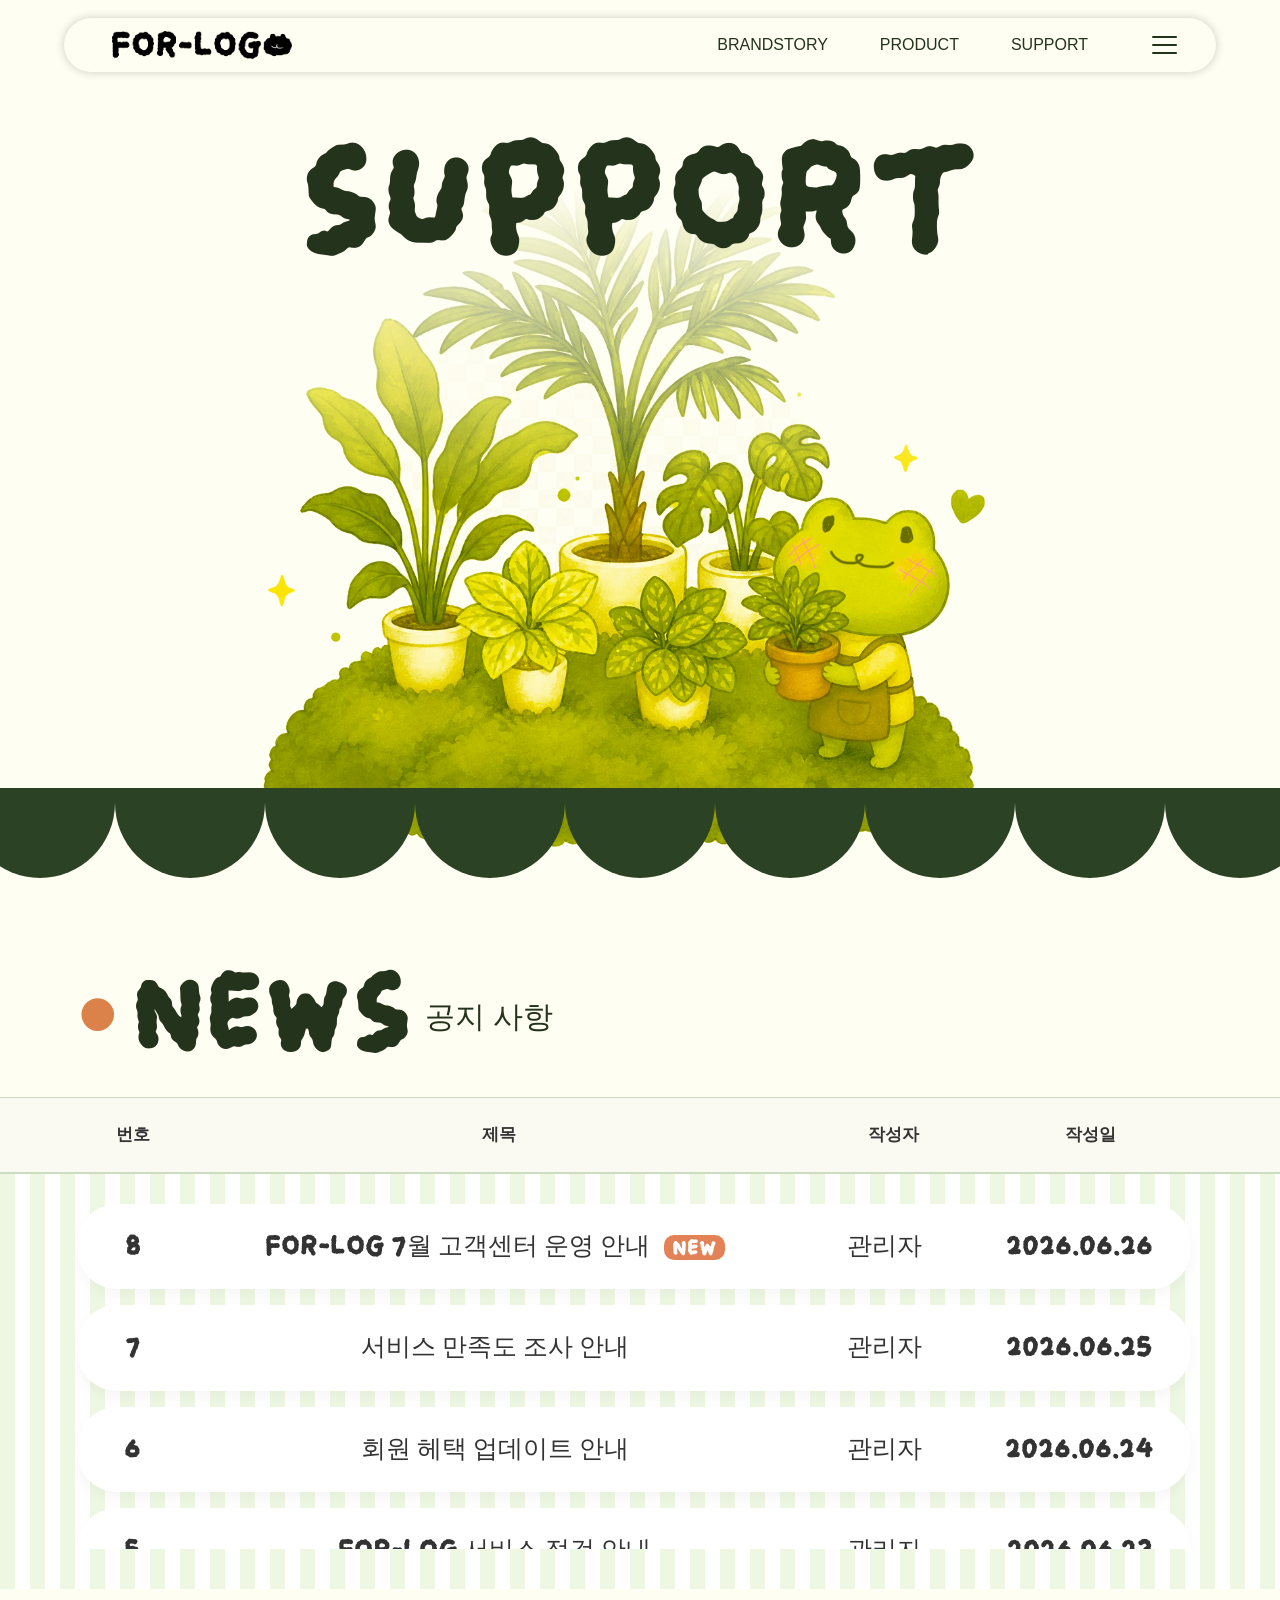
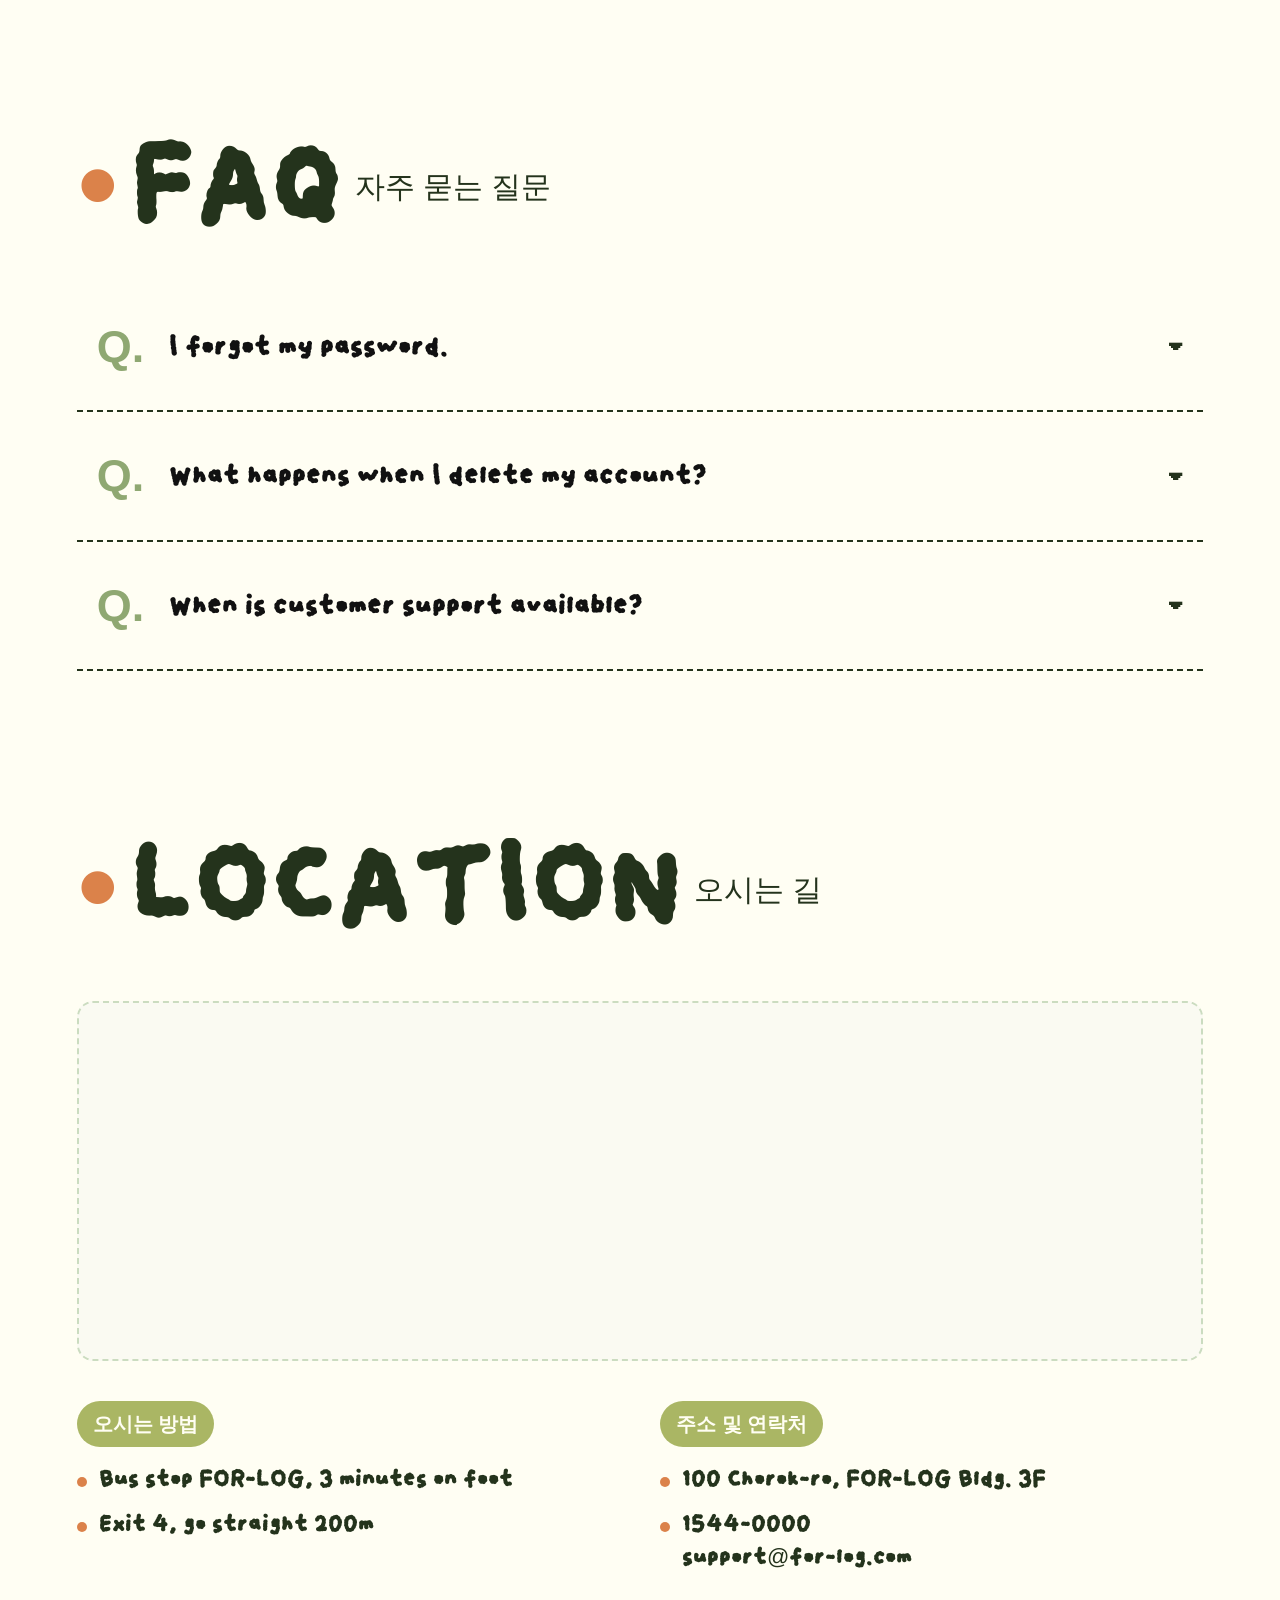
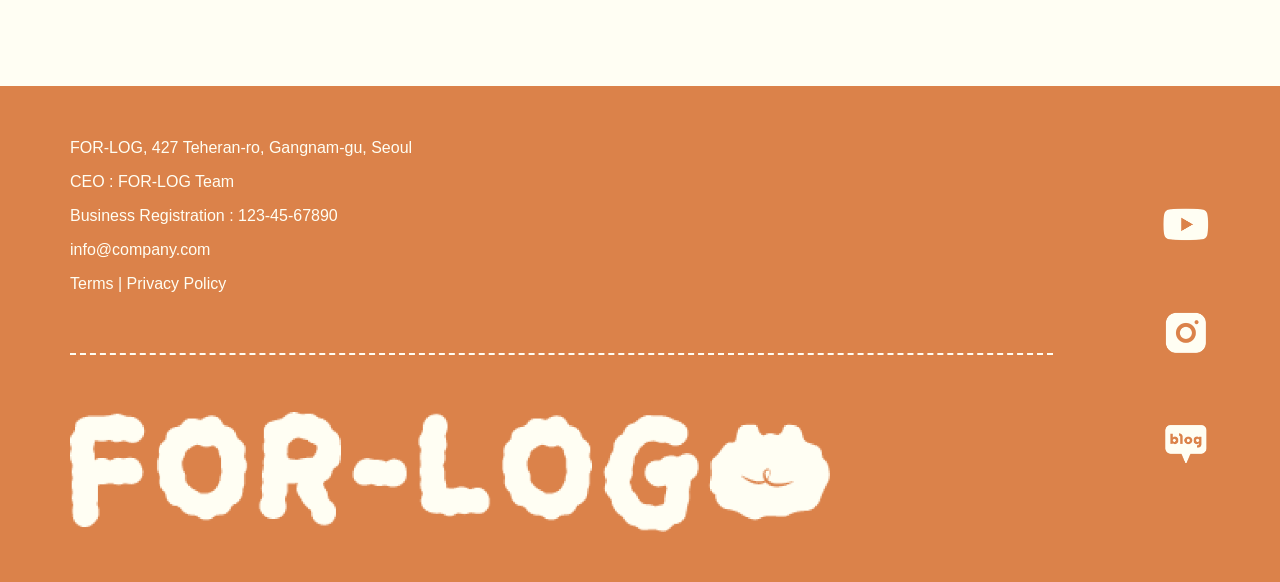
==== support/index.html @ cffc6c30 "support" ====
<!DOCTYPE html>
<html lang="ko">
<head>
    <meta charset="UTF-8">
    <meta name="viewport" content="width=device-width, initial-scale=1.0">
    <title>FOR-LOG | SUPPORT</title>
    <link rel="stylesheet" href="reset.css">
    <link rel="stylesheet" href="support.css">
</head>
<body>
    <header>
        <div class="headerInner">
            <div class="logo"><a href="../Home/index.html"><img src="../common/img/logo(black) 2.png" alt="FOR-LOG"></a></div>
            <ul class="gnb">
                <li><a href="../brandstory/brandstory.html">BRANDSTORY</a>
                    <ul class="snb">
                        <li><a href="../brandstory/brandstory.html">CONCEPT</a></li>
                        <li><a href="#">CHOLOGI</a></li>
                    </ul>
                </li>
                <li><a href="../products/products_index.html">PRODUCT</a>
                    <ul class="snb">
                        <li><a href="../products/products_index.html">SHOP</a></li>
                        <li><a href="../products/cart_test.html">CART</a></li>
                    </ul>
                </li>
                <li><a href="../support/index.html">SUPPORT</a>
                    <ul class="snb">
                        <li><a href="#news">NEWS</a></li>
                        <li><a href="#faq">FAQ</a></li>
                        <li><a href="#location">LOCATION</a></li>
                        <li><a href="#">LOG IN</a></li>
                    </ul>
                </li>
            </ul>
            <div class="ham"><span></span><span></span><span></span></div>
        </div>
    </header>

    <div class="dim"></div>
    <div class="hamSideMenu">
        <div class="close">&#10006;</div>
        <ul class="hamGnb">
            <li><a href="../brandstory/brandstory.html">BRANDSTORY</a>
                <ul class="hamSnb">
                    <li><a href="../brandstory/brandstory.html">CONCEPT</a></li>
                    <li><a href="#">CHOLOGI</a></li>
                </ul>
            </li>
            <li><a href="../products/products_index.html">PRODUCT</a>
                <ul class="hamSnb">
                    <li><a href="../products/products_index.html">SHOP</a></li>
                    <li><a href="../products/cart_test.html">CART</a></li>
                </ul>
            </li>
            <li><a href="../support/index.html">SUPPORT</a>
                <ul class="hamSnb">
                    <li><a href="#news">NEWS</a></li>
                    <li><a href="#faq">FAQ</a></li>
                    <li><a href="#location">LOCATION</a></li>
                    <li><a href="#">LOG IN</a></li>
                </ul>
            </li>
        </ul>
    </div>

    <section class="section support-hero-section">
        <h1 class="support-main-title">SUPPORT</h1>
        <div class="character-img-box">
            <img src="img/character2 2.png" alt="FOR-LOG character">
        </div>
    </section>

    <div class="scallop-divider"></div>

    <section class="section news-section" id="news">
        <h2><span class="dot">&#8226;</span> NEWS <span>&#44277;&#51648; &#49324;&#54637;</span></h2>
        <div class="news-list-stripe-bg">
            <div class="news-list-wrap">
                <div class="news-table-header-box">
                    <div class="news-table-header-inner">
                        <div class="th-num">&#48264;&#54840;</div>
                        <div class="th-title">&#51228;&#47785;</div>
                        <div class="th-author">&#51089;&#49457;&#51088;</div>
                        <div class="th-date">&#51089;&#49457;&#51068;</div>
                    </div>
                </div>
                <div class="news-table-body-inner">
                    <div class="news-item"><div class="td-num">8</div><div class="td-title">FOR-LOG 7&#50900; &#44256;&#44061;&#49468;&#53552; &#50868;&#50689; &#50504;&#45236; <span class="badge-new">NEW</span></div><div class="td-author">&#44288;&#47532;&#51088;</div><div class="td-date">2026.06.26</div></div>
                    <div class="news-item"><div class="td-num">7</div><div class="td-title">&#49436;&#48708;&#49828; &#47564;&#51313;&#46020; &#51312;&#49324; &#50504;&#45236;</div><div class="td-author">&#44288;&#47532;&#51088;</div><div class="td-date">2026.06.25</div></div>
                    <div class="news-item"><div class="td-num">6</div><div class="td-title">&#54924;&#50896; &#54756;&#53469; &#50629;&#45936;&#51060;&#53944; &#50504;&#45236;</div><div class="td-author">&#44288;&#47532;&#51088;</div><div class="td-date">2026.06.24</div></div>
                    <div class="news-item"><div class="td-num">5</div><div class="td-title">FOR-LOG &#49436;&#48708;&#49828; &#51216;&#44160; &#50504;&#45236;</div><div class="td-author">&#44288;&#47532;&#51088;</div><div class="td-date">2026.06.23</div></div>
                    <div class="news-item"><div class="td-num">4</div><div class="td-title">&#44060;&#51064;&#51221;&#48372;&#52376;&#47532;&#48169;&#52840; &#44060;&#51221; &#50504;&#45236;</div><div class="td-author">&#44288;&#47532;&#51088;</div><div class="td-date">2026.06.15</div></div>
                    <div class="news-item"><div class="td-num">3</div><div class="td-title">&#50545;&#49464;&#49828; &#44592;&#45733; &#44060;&#49440; &#50504;&#45236;</div><div class="td-author">&#44288;&#47532;&#51088;</div><div class="td-date">2026.06.01</div></div>
                    <div class="news-item"><div class="td-num">2</div><div class="td-title">&#47784;&#48148;&#51068; &#50545; &#54872;&#44221; &#52572;&#51201;&#54868; &#50629;&#45936;&#51060;&#53944; &#50756;&#47308; &#50504;&#45236;</div><div class="td-author">&#44288;&#47532;&#51088;</div><div class="td-date">2026.05.20</div></div>
                    <div class="news-item"><div class="td-num">1</div><div class="td-title">FOR-LOG official service open guide</div><div class="td-author">&#44288;&#47532;&#51088;</div><div class="td-date">2026.05.01</div></div>
                </div>
            </div>
        </div>
    </section>

    <section class="section faq-section" id="faq">
        <h2><span class="dot">&#8226;</span> FAQ <span>&#51088;&#51452; &#47931;&#45716; &#51656;&#47928;</span></h2>
        <div class="faq-accordion">
            <div class="faq-item">
                <div class="faq-question"><span class="q-icon">Q.</span><p>I forgot my password.</p><span class="arrow-icon">&#9662;</span></div>
                <div class="faq-answer"><span class="a-icon">A.</span><p>Use the password reset link on the login page. A reset mail will be sent to your registered email address.</p></div>
            </div>
            <div class="faq-item">
                <div class="faq-question"><span class="q-icon">Q.</span><p>What happens when I delete my account?</p><span class="arrow-icon">&#9662;</span></div>
                <div class="faq-answer"><span class="a-icon">A.</span><p>Your account information and saved records are removed permanently, so please back up anything important first.</p></div>
            </div>
            <div class="faq-item">
                <div class="faq-question"><span class="q-icon">Q.</span><p>When is customer support available?</p><span class="arrow-icon">&#9662;</span></div>
                <div class="faq-answer"><span class="a-icon">A.</span><p>FOR-LOG support is available on weekdays from 10:00 to 17:00, excluding lunch time, weekends, and holidays.</p></div>
            </div>
        </div>
    </section>

    <section class="section location-section" id="location">
        <h2><span class="dot">&#8226;</span> LOCATION <span>&#50724;&#49884;&#45716; &#44600;</span></h2>
        <div class="wave-deco bottom-wave"></div>
        <div class="map-api-box"></div>
        <div class="location-info-container">
            <div class="info-inner">
                <div class="info-block">
                    <div class="info-tag-title">&#50724;&#49884;&#45716; &#48169;&#48277;</div>
                    <div class="info-row"><span class="icon"></span><p>Bus stop FOR-LOG, 3 minutes on foot</p></div>
                    <div class="info-row"><span class="icon"></span><p>Exit 4, go straight 200m</p></div>
                </div>
                <div class="info-block">
                    <div class="info-tag-title">&#51452;&#49548; &#48143; &#50672;&#46973;&#52376;</div>
                    <div class="info-row"><span class="icon"></span><p>100 Chorok-ro, FOR-LOG Bldg. 3F</p></div>
                    <div class="info-row"><span class="icon"></span><p>1544-0000<br>support@for-log.com</p></div>
                </div>
            </div>
        </div>
    </section>

    <footer>
        <div class="left">
            <div class="info">
                <p>FOR-LOG, 427 Teheran-ro, Gangnam-gu, Seoul</p>
                <p>CEO : FOR-LOG Team</p>
                <p>Business Registration : 123-45-67890</p>
                <p>info@company.com</p>
                <p>Terms | Privacy Policy</p>
            </div>
            <div class="line"><hr style="border: none; border-top: 2px dashed var(--bg-color);"></div>
            <div class="logo"><img src="../common/img/logo(white).png" alt="FOR-LOG"></div>
        </div>
        <div class="right">
            <div class="sns">
                <img src="../common/img/youtube.png" alt="youtube">
                <img src="../common/img/instagram.png" alt="instagram">
                <img src="../common/img/blog.png" alt="blog">
            </div>
        </div>
    </footer>

    <script src="support.js"></script>
</body>
</html>
---- support/support.css ----
@import url("../common/FontAndColor/FontAndColor.css");

header {
    width: 100%;
    height: 90px;
    display: flex;
    justify-content: center;
    align-items: center;
    position: fixed;
    top: 0;
    left: 0;
    z-index: 100;
}

.headerInner {
    width: 90%;
    height: 60%;
    border-radius: 50px;
    display: grid;
    grid-template-columns: 15% 80% 5%;
    padding: 0 40px;
    box-shadow: 0 0 10px rgba(0, 0, 0, 0.2);
    position: relative;
}

.headerInner::before {
    content: "";
    position: absolute;
    inset: 0;
    background-color: color-mix(in srgb, var(--bg-color) 90%, transparent);
    backdrop-filter: blur(4px);
    -webkit-backdrop-filter: blur(4px);
    border-radius: 50px;
    z-index: -1;
}

.headerInner .logo {
    display: flex;
    justify-content: center;
    align-items: center;
    min-width: 250px;
}

.headerInner .logo > a {
    width: 75%;
    height: 51%;
    display: flex;
    justify-content: center;
    align-items: center;
}

.headerInner .logo img {
    width: 100%;
    height: 100%;
    object-fit: cover;
}

.gnb {
    height: 100%;
    display: flex;
    justify-content: flex-end;
}

.gnb > li {
    height: 100%;
    position: relative;
    margin-right: 100px;
    transition: all 0.2s;
    font: var(--small2-font);
    color: var(--dark-color);
}

.gnb > li:hover {
    color: var(--main-color);
}

.gnb > li > a {
    width: 100%;
    height: 100%;
    display: flex;
    justify-content: center;
    align-items: center;
    transition: all 0.1s;
}

.snb {
    position: absolute;
    left: 50%;
    transform: translateX(-50%);
    top: 100%;
    width: 150px;
    background-color: color-mix(in srgb, var(--main-color) 80%, transparent);
    backdrop-filter: blur(4px);
    color: var(--bg-color);
    border-radius: 0 0 15px 15px;
    z-index: 200;
    padding: 15px;
    display: none;
}

.snb li {
    padding: 5px 0;
    font: var(--small2-font);
}

a {
    color: inherit;
}

.ham {
    width: 100%;
    display: flex;
    justify-content: center;
    align-items: center;
    flex-direction: column;
}

.ham span {
    width: 25px;
    height: 2px;
    border-radius: 5px;
    background-color: var(--dark-color);
    margin: 3px 0;
    transition: all 0.2s;
}

.ham:hover span:nth-child(1) {
    transform: rotate(-26deg) translateY(3px);
}

.ham:hover span:nth-child(2) {
    opacity: 0;
}

.ham:hover span:nth-child(3) {
    transform: rotate(26deg) translateY(-3px);
}

.dim {
    width: 100%;
    height: 100vh;
    background-color: color-mix(in srgb, var(--dark-color) 50%, transparent);
    backdrop-filter: blur(4px);
    position: fixed;
    left: 0;
    top: 0;
    opacity: 0;
    visibility: hidden;
    transition: all 0.3s;
    z-index: 500;
}

.dim.on {
    opacity: 1;
    visibility: visible;
}

.hamSideMenu {
    width: 22rem;
    height: 100vh;
    background-color: var(--bg-color);
    position: fixed;
    right: -100%;
    top: 0;
    padding: 32px;
    transition: all 0.3s;
    z-index: 1000;
}

.hamSideMenu.on {
    right: 0;
}

.hamGnb > li {
    margin-top: 70px;
    font: var(--small-font);
    color: var(--dark-color);
    transition: all 0.2s;
}

.hamGnb > li:hover {
    color: var(--main-color);
}

.hamSnb {
    display: none;
}

.hamSnb li {
    margin-top: 20px;
    font: var(--small2-font);
    color: var(--main-color);
}

.close {
    width: 20px;
    color: var(--point-color);
    font: var(--small-font);
    cursor: pointer;
    transition: all 0.2s;
}

.close:hover {
    scale: 1.2;
}

body,
.support-hero-section,
.news-section,
.faq-section,
.location-section {
    font-family: var(--font-cloud), "Malgun Gothic", sans-serif;
}

body {
    background-color: var(--bg-color);
}

.section h2 {
    font-size: 100px;
    font-weight: 900;
    color: var(--dark-color);
    display: flex;
    align-items: center;
    gap: 12px;
    margin: 30px;
    text-align: left;
    max-width: 1700px;
}

.section h2 .dot {
    color: var(--point-color);
    font-size: 120px;
    line-height: 1;
    margin-left: 20%;
}

.section h2 span {
    font-size: 30px;
    font-weight: normal;
    color: var(--dark-color);
    margin-top: 8px;
}

.support-hero-section {
    text-align: center;
    padding-top: 100px;
    padding-bottom: 0;
    position: relative;
    overflow: hidden;
    min-height: 1200px;
}

.support-main-title {
    font-size: 200px;
    font-weight: 100;
    color: var(--dark-color);
    margin-bottom: 0;
    position: relative;
    z-index: 3;
}

.character-img-box {
    width: 100%;
    max-width: 100%;
    margin: 0 auto;
    position: absolute;
    bottom: 0;
    left: 50%;
    transform: translateX(-35%);
    z-index: 1;
    pointer-events: none;
}

.character-img-box img {
    width: 100%;
    max-width: 1800px;
    height: auto;
}

.character-img-box::before {
    content: "";
    position: absolute;
    top: 0;
    left: 0;
    width: 100%;
    height: 450px;
    background: linear-gradient(to bottom, var(--bg-color) 20%, rgba(255, 254, 243, 0) 100%);
    z-index: 2;
    pointer-events: none;
}

.scallop-divider {
    width: 100%;
    height: 90px;
    background-image: url("data:image/svg+xml,%3Csvg xmlns='http://www.w3.org/2000/svg' width='100' height='60' viewBox='0 0 100 60'%3E%3Cpath d='M0,0 H100 V10 A50,50 0 0,1 0,10 Z' fill='%232C4224'/%3E%3C/svg%3E");
    background-repeat: repeat-x;
    background-size: 150px 90px;
    background-position: top center;
    margin-top: -45px;
    z-index: 3;
}

.news-list-stripe-bg {
    width: 100vw;
    margin-left: calc(-50vw + 50%);
    padding: 0 0 40px 0;
    background: repeating-linear-gradient(90deg, #eef7e2, #eef7e2 15px, #ffffff 15px, #ffffff 30px);
}

.news-list-wrap {
    width: 100%;
    max-width: none;
    padding: 0;
    box-sizing: border-box;
}

.news-table-header-box {
    width: 100%;
    background-color: #fafaf2;
    border-top: 1px solid #cbdcc0;
    border-bottom: 2px solid #cbdcc0;
    position: relative;
    top: -15px;
}

.news-table-header-inner,
.news-item {
    display: grid;
    grid-template-columns: 10% 55% 15% 20%;
}

.news-table-header-inner {
    width: 95%;
    max-width: 1800px;
    margin: 0 auto;
    padding: 24px 0;
}

.news-table-header-inner > div {
    font-size: 17px;
    font-weight: bold;
    color: #333;
    text-align: center;
}

.news-table-body-inner {
    width: 95%;
    max-width: 1800px;
    margin: 0 auto;
    padding: 15px 0 0 0;
}

.news-item {
    align-items: center;
    background-color: #ffffff;
    margin-bottom: 16px;
    padding: 24px 0;
    border-radius: 40px;
    box-shadow: 0 6px 14px rgba(0, 0, 0, 0.04);
    cursor: pointer;
    transition: transform 0.2s ease;
}

.news-item:hover {
    transform: translateY(-2px);
}

.news-item > div {
    text-align: center;
    color: #333;
    font-size: 25px;
}

.badge-new {
    background-color: #e48257;
    color: white;
    font-size: 20px;
    font-weight: bold;
    padding: 3px 8px;
    border-radius: 10px;
    margin-left: 8px;
}

.faq-section {
    margin-top: 140px;
    margin-bottom: 140px;
    box-sizing: border-box;
}

.faq-accordion {
    width: 100%;
    max-width: 1700px;
    margin: 20px auto 0 auto;
}

.faq-item {
    border-bottom: 2.5px dashed var(--dark-color);
    padding: 10px 0;
}

.faq-question {
    display: flex;
    align-items: center;
    padding: 20px 20px;
    cursor: pointer;
    user-select: none;
    transition: background-color 0.2s ease;
}

.faq-question:hover {
    background-color: rgba(44, 66, 36, 0.03);
}

.faq-question .q-icon,
.faq-answer .a-icon {
    font-size: 45px;
    font-weight: 900;
    margin-right: 25px;
    font-family: "Arial Black", sans-serif;
}

.faq-question .q-icon {
    color: #8fa872;
}

.faq-answer .a-icon {
    color: var(--point-color);
}

.faq-question p {
    font-size: 26px;
    font-weight: bold;
    color: #111111;
    margin: 0;
}

.faq-question .arrow-icon {
    margin-left: auto;
    font-size: 32px;
    color: var(--dark-color);
    font-weight: bold;
    transition: transform 0.3s ease;
}

.faq-answer {
    display: none;
    align-items: flex-start;
    padding: 15px 20px 50px 20px;
    background-color: rgba(250, 250, 242, 0.5);
}

.faq-answer p {
    font-size: 22px;
    color: #444444;
    line-height: 1.7;
    margin: 0;
    padding-top: 12px;
}

.faq-item.active .faq-answer {
    display: flex;
}

.faq-item.active .faq-question .arrow-icon {
    transform: rotate(180deg);
}

.location-section {
    padding-bottom: 120px;
}

.map-api-box {
    width: min(90%, 1500px);
    height: 360px;
    margin: 40px auto;
    border: 2px dashed #cbdcc0;
    border-radius: 16px;
    background: #fafaf2;
}

.location-info-container {
    width: min(90%, 1500px);
    margin: 0 auto;
}

.info-inner {
    display: flex;
    gap: 40px;
}

.info-block {
    flex: 1;
}

.info-tag-title {
    display: inline-block;
    margin-bottom: 16px;
    padding: 8px 16px;
    border-radius: 999px;
    background-color: var(--main-color);
    color: var(--bg-color);
    font: var(--small-font);
}

.info-row {
    display: flex;
    gap: 12px;
    margin-bottom: 12px;
    font-size: 22px;
    color: var(--dark-color);
}

.info-row .icon {
    width: 10px;
    height: 10px;
    margin-top: 14px;
    border-radius: 50%;
    background-color: var(--point-color);
    flex: 0 0 auto;
}

footer {
    width: 100%;
    height: 31rem;
    background-color: var(--point-color);
    padding: 50px 70px;
    display: flex;
    justify-content: space-between;
}

.left {
    display: flex;
    flex-direction: column;
    gap: 30px;
    justify-content: space-between;
    width: 70rem;
}

.info {
    font: var(--small2-font);
    color: var(--bg-color);
    display: flex;
    flex-direction: column;
    gap: 10px;
}

.line {
    width: 90%;
}

footer .logo {
    width: 80%;
}

footer .logo > img {
    width: 100%;
}

.right {
    display: flex;
    flex-direction: column;
    gap: 60px;
    align-items: center;
    justify-content: center;
}

.sns {
    display: flex;
    flex-direction: column;
    gap: 60px;
}

.right .sns img {
    width: 3rem;
}

@media (max-width: 1000px) {
    .gnb {
        display: none;
    }

    .hamSideMenu {
        width: 70%;
    }

    .ham {
        align-items: flex-end;
    }

    .headerInner {
        grid-template-columns: 1fr 48px;
    }

    .section h2 {
        font-size: 54px;
        flex-wrap: wrap;
    }

    .section h2 .dot {
        margin-left: 0;
        font-size: 72px;
    }

    .support-main-title {
        font-size: 92px;
    }

    .support-hero-section {
        min-height: 720px;
    }

    .news-table-header-inner,
    .news-item {
        grid-template-columns: 15% 50% 15% 20%;
    }

    .news-item > div {
        font-size: 16px;
    }

    .info-inner,
    footer {
        flex-direction: column;
    }

    footer {
        height: auto;
        gap: 40px;
    }

    .left {
        width: 100%;
    }

    .sns {
        flex-direction: row;
    }
}

/* news scroll + responsive logo fixes */
.news-table-body-inner {
    max-height: 360px;
    overflow-y: auto;
    padding-right: 12px;
    scrollbar-width: thin;
    scrollbar-color: var(--main-color) rgba(170, 182, 100, 0.18);
}

.news-table-body-inner::-webkit-scrollbar {
    width: 10px;
}

.news-table-body-inner::-webkit-scrollbar-track {
    background: rgba(170, 182, 100, 0.18);
    border-radius: 999px;
}

.news-table-body-inner::-webkit-scrollbar-thumb {
    background: var(--main-color);
    border-radius: 999px;
}

.headerInner .logo {
    min-width: 0;
    overflow: hidden;
}

.headerInner .logo > a {
    width: min(100%, 180px);
    height: auto;
}

.headerInner .logo img,
footer .logo > img,
.right .sns img {
    display: block;
    height: auto;
    object-fit: contain;
}

footer .logo {
    max-width: 760px;
}

.right .sns img {
    max-width: 3rem;
}

@media (max-width: 1280px) {
    .headerInner {
        grid-template-columns: 220px 1fr 48px;
        padding: 0 28px;
    }

    .gnb > li {
        margin-right: 52px;
    }

    .support-main-title {
        font-size: 150px;
    }

    .support-hero-section {
        min-height: 920px;
    }

    .character-img-box {
        transform: translateX(-42%);
    }

    .section h2 .dot {
        margin-left: 8%;
    }
}

@media (max-width: 1000px) {
    .headerInner {
        grid-template-columns: minmax(120px, 220px) 1fr 48px;
        height: 58%;
    }

    .headerInner .logo {
        justify-content: flex-start;
    }

    .headerInner .logo > a {
        width: 170px;
    }

    .support-hero-section {
        min-height: 720px;
        padding-top: 110px;
    }

    .character-img-box {
        transform: translateX(-48%);
    }

    .character-img-box img {
        width: 115%;
        max-width: 1200px;
    }

    .news-table-body-inner {
        max-height: 300px;
    }

    footer .logo {
        width: min(100%, 520px);
    }

    .right .sns {
        flex-direction: row;
        justify-content: center;
    }
}

@media (max-width: 768px) {
    .headerInner {
        width: 92%;
        grid-template-columns: 1fr 44px;
        padding: 0 20px;
    }

    .headerInner .logo > a {
        width: 145px;
    }

    .support-main-title {
        font-size: 72px;
    }

    .support-hero-section {
        min-height: 560px;
    }

    .character-img-box {
        left: 50%;
        transform: translateX(-50%);
    }

    .character-img-box img {
        width: 140%;
        max-width: 900px;
    }

    .section h2 {
        margin: 24px 18px;
        gap: 8px;
        font-size: 44px;
    }

    .section h2 .dot {
        font-size: 58px;
        margin-left: 0;
    }

    .section h2 span {
        width: 100%;
        margin-left: 44px;
        font-size: 18px;
    }

    .news-table-header-inner,
    .news-item {
        grid-template-columns: 14% 50% 18% 18%;
    }

    .news-table-header-inner > div,
    .news-item > div {
        font-size: 13px;
    }

    .td-title,
    .news-item > div:nth-child(2) {
        white-space: nowrap;
        overflow: hidden;
        text-overflow: ellipsis;
    }

    .faq-question p {
        font-size: 18px;
    }

    .faq-answer p {
        font-size: 16px;
    }

    .info-inner {
        gap: 24px;
    }

    .info-row {
        font-size: 16px;
    }

    footer {
        padding: 40px 28px;
    }

    footer .logo {
        width: min(100%, 360px);
    }
}

@media (max-width: 480px) {
    .headerInner .logo > a {
        width: 120px;
    }

    .support-main-title {
        font-size: 54px;
    }

    .support-hero-section {
        min-height: 430px;
    }

    .character-img-box img {
        width: 155%;
    }

    .news-list-stripe-bg {
        padding-bottom: 28px !important;
    }

    .news-table-header-inner,
    .news-table-body-inner {
        width: 96%;
    }

    .news-item {
        min-width: 520px;
    }

    .news-table-body-inner {
        overflow: auto;
    }

    .faq-question {
        padding: 16px 12px;
    }

    footer .logo {
        width: min(100%, 280px);
    }

    .right .sns img {
        width: 2.4rem;
    }
}

/* final layout balance tweaks */
:root {
    --support-content-width: 1500px;
}

.support-main-title {
    font-size: 180px;
}

.support-hero-section {
    min-height: 1120px;
}

.character-img-box {
    left: 50%;
    transform: translateX(-50%);
}

.character-img-box img {
    width: 94%;
    max-width: 1650px;
    margin: 0 auto;
}

.character-img-box::before {
    height: 390px;
}

.scallop-divider {
    margin-top: -82px;
    position: relative;
}

.section h2 {
    width: 90%;
    max-width: var(--support-content-width);
    margin: 60px auto 24px;
    padding: 0;
}

.section h2 .dot {
    margin-left: 0;
}

.news-table-header-inner,
.news-table-body-inner,
.faq-accordion,
.location-info-container,
.map-api-box {
    max-width: var(--support-content-width);
}

.news-table-header-inner,
.news-table-body-inner {
    width: 90%;
}

.faq-accordion,
.location-info-container {
    width: 90%;
}

.map-api-box {
    width: 90%;
}

.news-section,
.faq-section,
.location-section {
    scroll-margin-top: 110px;
}

.faq-section {
    margin-top: 120px;
}

.location-section {
    padding-bottom: 100px;
}

.info-inner {
    justify-content: center;
}

.info-block {
    max-width: 680px;
}

@media (max-width: 1280px) {
    .support-main-title {
        font-size: 136px;
    }

    .support-hero-section {
        min-height: 860px;
    }

    .character-img-box {
        transform: translateX(-50%);
    }

    .character-img-box img {
        width: 96%;
        max-width: 1180px;
    }

    .scallop-divider {
        margin-top: -72px;
    }

    .section h2 {
        width: 88%;
    }

    .news-table-header-inner,
    .news-table-body-inner,
    .faq-accordion,
    .location-info-container,
    .map-api-box {
        width: 88%;
    }
}

@media (max-width: 1000px) {
    .support-main-title {
        font-size: 86px;
    }

    .support-hero-section {
        min-height: 680px;
    }

    .character-img-box {
        transform: translateX(-50%);
    }

    .character-img-box img {
        width: 108%;
        max-width: 980px;
    }

    .scallop-divider {
        margin-top: -64px;
    }

    .section h2,
    .news-table-header-inner,
    .news-table-body-inner,
    .faq-accordion,
    .location-info-container,
    .map-api-box {
        width: 90%;
    }
}

@media (max-width: 768px) {
    .support-main-title {
        font-size: 66px;
    }

    .support-hero-section {
        min-height: 520px;
    }

    .character-img-box img {
        width: 124%;
        max-width: 760px;
    }

    .character-img-box::before {
        height: 220px;
    }

    .scallop-divider {
        margin-top: -58px;
    }

    .section h2 {
        width: 92%;
        margin: 44px auto 18px;
    }

    .section h2 span {
        width: auto;
        margin-left: 0;
    }

    .news-table-header-inner,
    .news-table-body-inner,
    .faq-accordion,
    .location-info-container,
    .map-api-box {
        width: 92%;
    }
}

@media (max-width: 480px) {
    .support-main-title {
        font-size: 50px;
    }

    .support-hero-section {
        min-height: 410px;
    }

    .character-img-box img {
        width: 138%;
    }

    .scallop-divider {
        margin-top: -52px;
    }

    .section h2 {
        width: 94%;
    }

    .news-table-header-inner,
    .news-table-body-inner,
    .faq-accordion,
    .location-info-container,
    .map-api-box {
        width: 94%;
    }
}
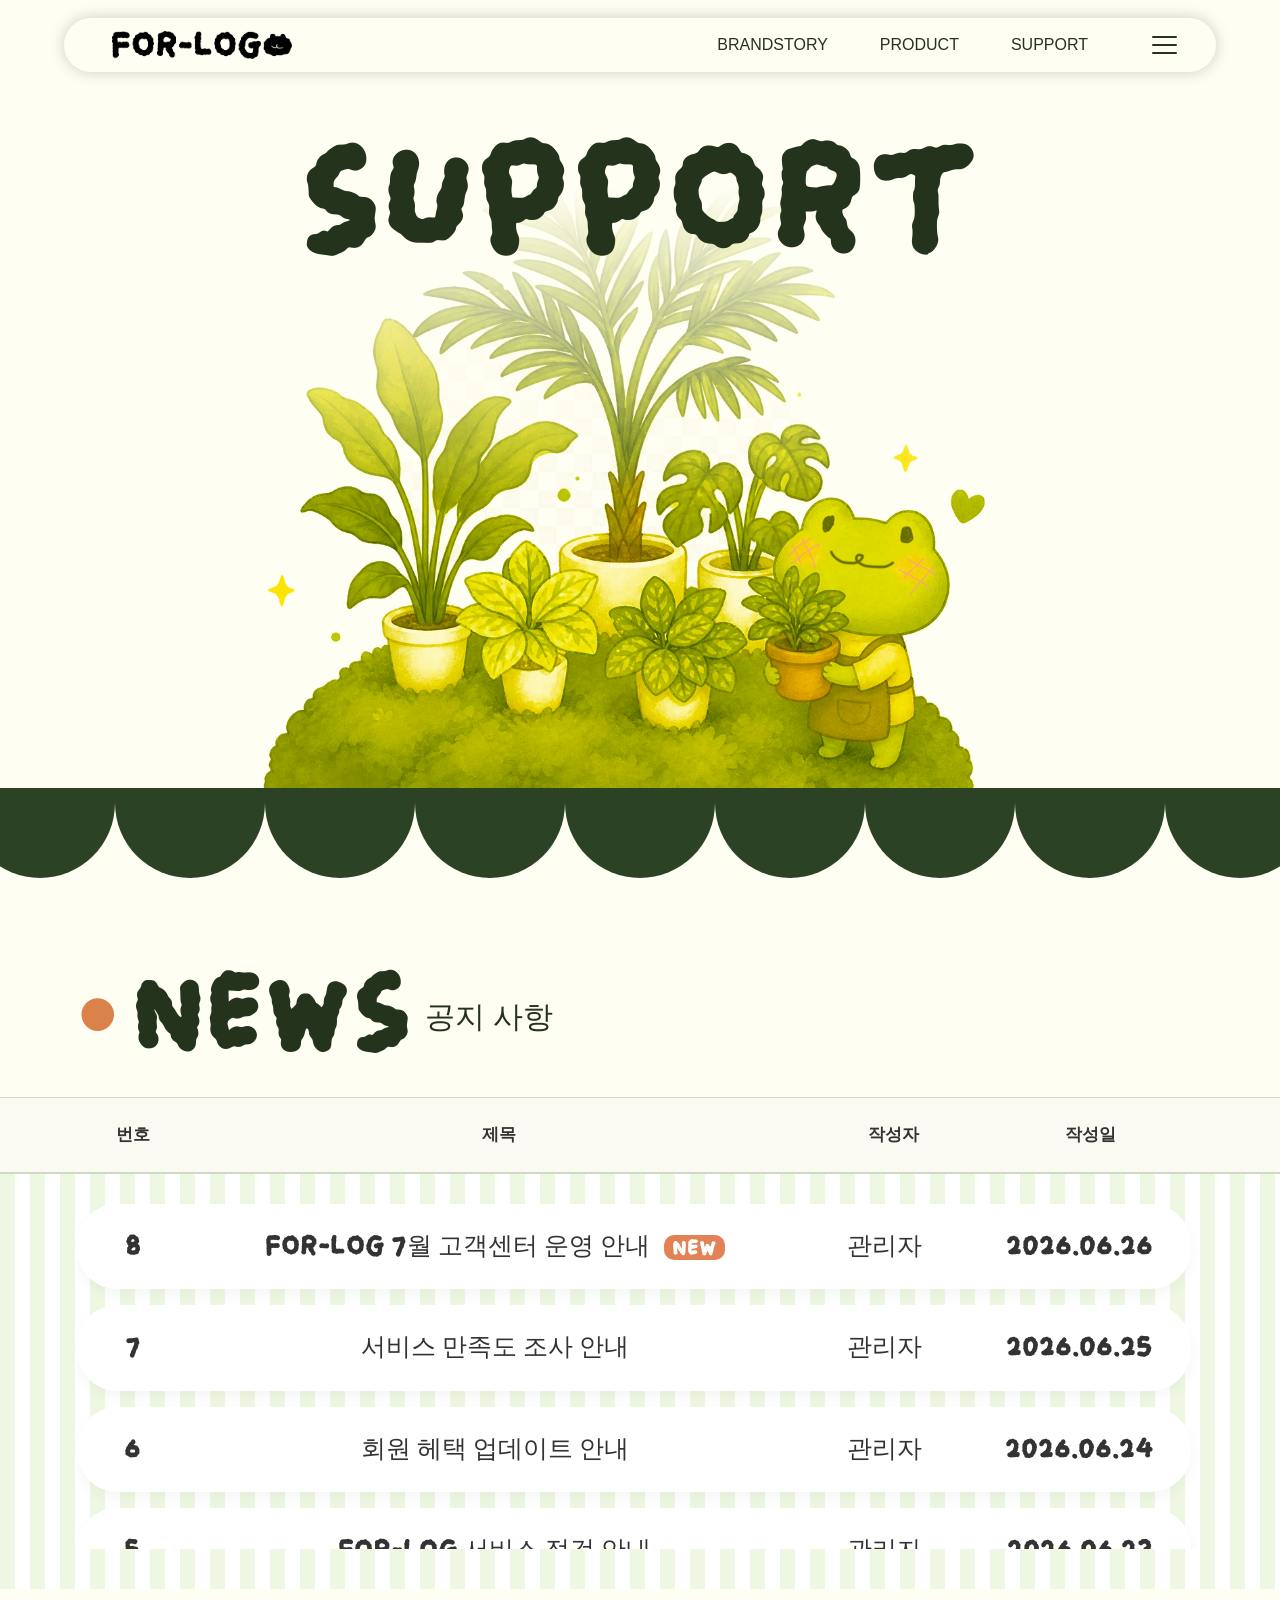
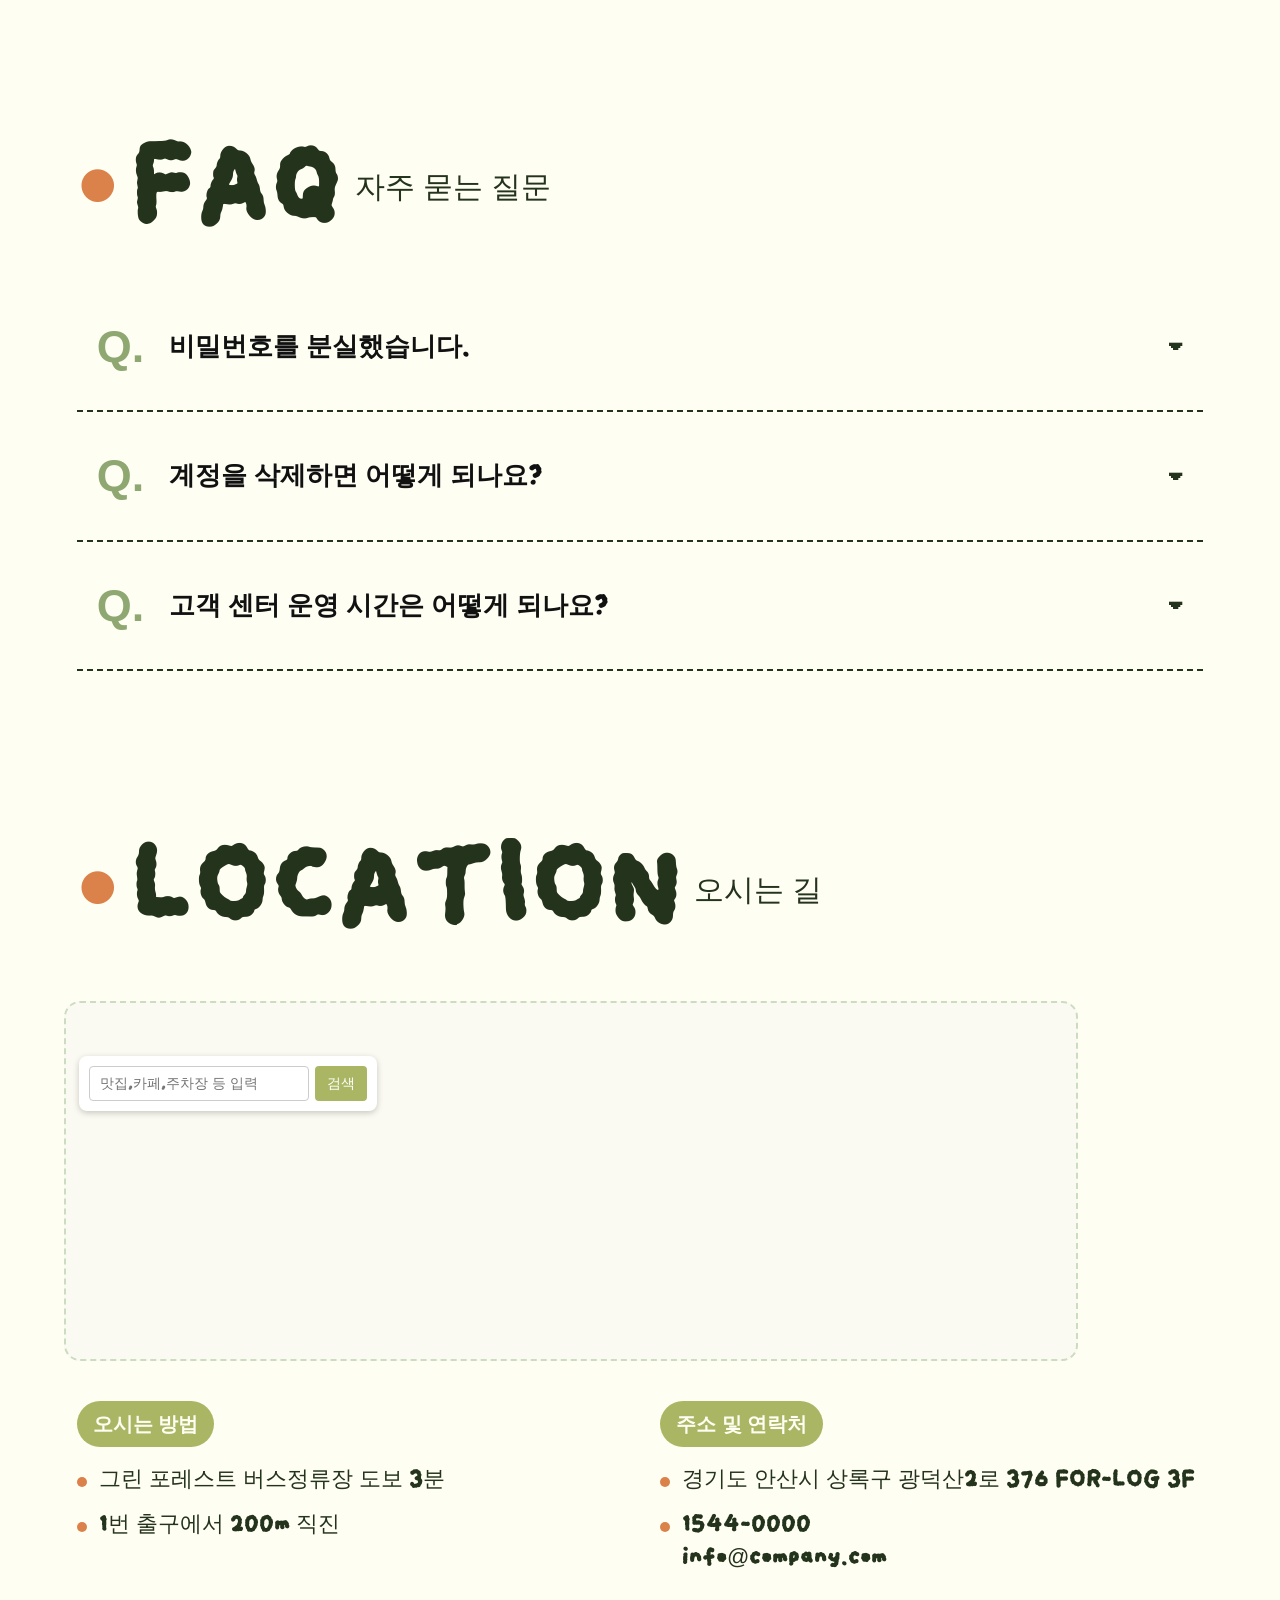
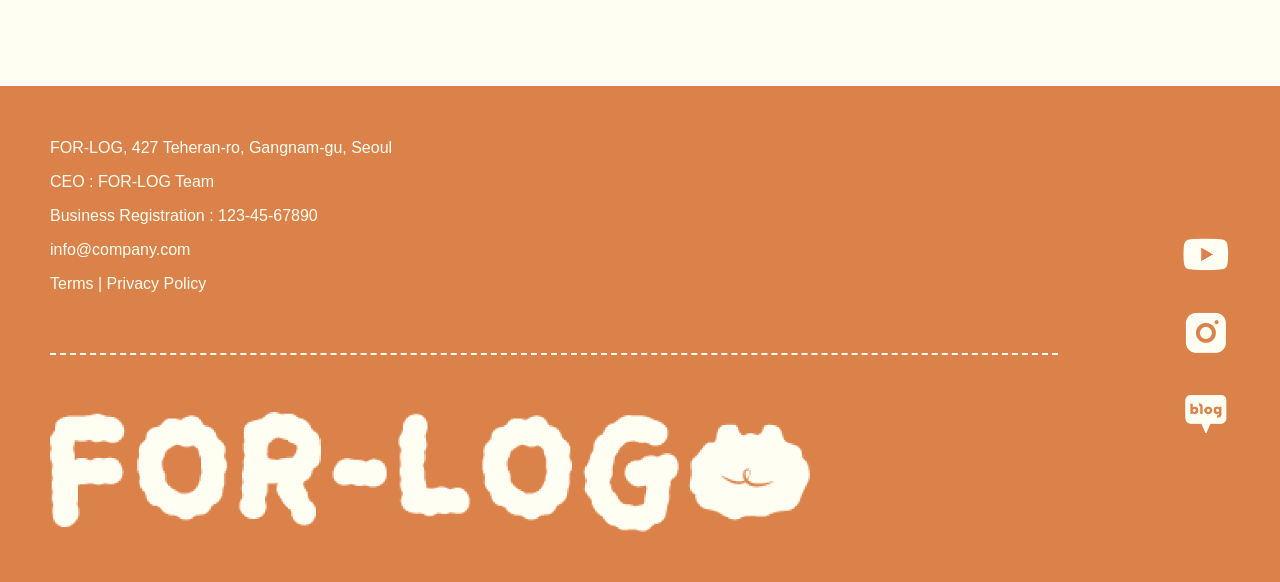
==== commit 5e279d49: "support" ====
--- a/support/index.html
+++ b/support/index.html
@@ -3,9 +3,10 @@
 <head>
     <meta charset="UTF-8">
     <meta name="viewport" content="width=device-width, initial-scale=1.0">
+    <script src="https://code.jquery.com/jquery-3.7.1.min.js"></script>
     <title>FOR-LOG | SUPPORT</title>
-    <link rel="stylesheet" href="reset.css">
-    <link rel="stylesheet" href="support.css">
+    <link rel="stylesheet" href="./reset.css">
+    <link rel="stylesheet" href="./support.css">
 </head>
 <body>
     <header>
@@ -58,7 +59,7 @@
                     <li><a href="#news">NEWS</a></li>
                     <li><a href="#faq">FAQ</a></li>
                     <li><a href="#location">LOCATION</a></li>
-                    <li><a href="#">LOG IN</a></li>
+                    <li><a href="#../products/login.html">LOG IN</a></li>
                 </ul>
             </li>
         </ul>
@@ -103,40 +104,49 @@
         <h2><span class="dot">&#8226;</span> FAQ <span>&#51088;&#51452; &#47931;&#45716; &#51656;&#47928;</span></h2>
         <div class="faq-accordion">
             <div class="faq-item">
-                <div class="faq-question"><span class="q-icon">Q.</span><p>I forgot my password.</p><span class="arrow-icon">&#9662;</span></div>
-                <div class="faq-answer"><span class="a-icon">A.</span><p>Use the password reset link on the login page. A reset mail will be sent to your registered email address.</p></div>
+                <div class="faq-question"><span class="q-icon">Q.</span><p>비밀번호를 분실했습니다.</p><span class="arrow-icon">&#9662;</span></div>
+                <div class="faq-answer"><span class="a-icon">A.</span><p>로그인 페이지의 비밀번호 재설정 링크를 이용해 주세요. 가입하신 이메일 주소로 재설정 메일이 발송됩니다.</p></div>
             </div>
             <div class="faq-item">
-                <div class="faq-question"><span class="q-icon">Q.</span><p>What happens when I delete my account?</p><span class="arrow-icon">&#9662;</span></div>
-                <div class="faq-answer"><span class="a-icon">A.</span><p>Your account information and saved records are removed permanently, so please back up anything important first.</p></div>
+                <div class="faq-question"><span class="q-icon">Q.</span><p>계정을 삭제하면 어떻게 되나요?</p><span class="arrow-icon">&#9662;</span></div>
+                <div class="faq-answer"><span class="a-icon">A.</span><p>계정 정보와 저장된 기록이 영구히 삭제되므로, 중요한 데이터는 미리 백업해 두시기 바랍니다.</p></div>
             </div>
             <div class="faq-item">
-                <div class="faq-question"><span class="q-icon">Q.</span><p>When is customer support available?</p><span class="arrow-icon">&#9662;</span></div>
-                <div class="faq-answer"><span class="a-icon">A.</span><p>FOR-LOG support is available on weekdays from 10:00 to 17:00, excluding lunch time, weekends, and holidays.</p></div>
+                <div class="faq-question"><span class="q-icon">Q.</span><p>고객 센터 운영 시간은 어떻게 되나요?</p><span class="arrow-icon">&#9662;</span></div>
+                <div class="faq-answer"><span class="a-icon">A.</span><p>FOR-LOG 고객 센터는 평일 10:00부터 17:00까지 운영되며, 점심시간, 주말 및 공휴일은 제외됩니다.</p></div>
             </div>
         </div>
     </section>
 
-    <section class="section location-section" id="location">
-        <h2><span class="dot">&#8226;</span> LOCATION <span>&#50724;&#49884;&#45716; &#44600;</span></h2>
+<section class="section location-section" id="location">
+        <h2><span class="dot">&#8226;</span> LOCATION <span>오시는 길</span></h2>
         <div class="wave-deco bottom-wave"></div>
-        <div class="map-api-box"></div>
+        <div style="width: min(90%, 1500px); margin: 0 auto; position: relative;">
+            <div class="map-api-box" id="map" style="margin: 40px 0;"></div>
+            <!-- 검색창기능) -->
+            <div style="position: absolute; top: 55px; left: 15px; z-index: 10; background: white; padding: 10px; border-radius: 8px; box-shadow: 0 2px 6px rgba(0,0,0,0.2); display: flex; gap: 6px;">
+                <input type="text" id="keyword" placeholder="맛집,카페,주차장 등 입력" style="border: 1px solid #ccc; padding: 6px 10px; border-radius: 4px; font-size: 14px; width: 220px;">
+                <button onclick="searchPlaces()" style="background: var(--main-color, #2C4224); color: white; border: none; padding: 6px 12px; border-radius: 4px; cursor: pointer; font-size: 14px;">검색</button>
+            </div>
+        </div>
+
         <div class="location-info-container">
             <div class="info-inner">
                 <div class="info-block">
-                    <div class="info-tag-title">&#50724;&#49884;&#45716; &#48169;&#48277;</div>
-                    <div class="info-row"><span class="icon"></span><p>Bus stop FOR-LOG, 3 minutes on foot</p></div>
-                    <div class="info-row"><span class="icon"></span><p>Exit 4, go straight 200m</p></div>
+                    <div class="info-tag-title">오시는 방법</div>
+                    <div class="info-row"><span class="icon"></span><p>그린 포레스트 버스정류장 도보 3분</p></div>
+                    <div class="info-row"><span class="icon"></span><p>1번 출구에서 200m 직진</p></div>
                 </div>
                 <div class="info-block">
-                    <div class="info-tag-title">&#51452;&#49548; &#48143; &#50672;&#46973;&#52376;</div>
-                    <div class="info-row"><span class="icon"></span><p>100 Chorok-ro, FOR-LOG Bldg. 3F</p></div>
-                    <div class="info-row"><span class="icon"></span><p>1544-0000<br>support@for-log.com</p></div>
+                    <div class="info-tag-title">주소 및 연락처</div>
+                    <div class="info-row"><span class="icon"></span><p>경기도 안산시 상록구 광덕산2로 376 FOR-LOG 3F</p></div>
+                    <div class="info-row"><span class="icon"></span><p>1544-0000<br>info@company.com</p></div>
                 </div>
             </div>
         </div>
     </section>
 
+    
     <footer>
         <div class="left">
             <div class="info">
@@ -158,6 +168,7 @@
         </div>
     </footer>
 
-    <script src="support.js"></script>
+    <script type="text/javascript" src="https://dapi.kakao.com/v2/maps/sdk.js?appkey=f31372f50de7327023abf3be4282e61c&libraries=services"></script>
+    <script src="./support.js"></script>
 </body>
 </html>
--- a/support/support.css
+++ b/support/support.css
@@ -1,208 +1,226 @@
 @import url("../common/FontAndColor/FontAndColor.css");
 
-header {
-    width: 100%;
-    height: 90px;
-    display: flex;
-    justify-content: center;
-    align-items: center;
-    position: fixed;
-    top: 0;
-    left: 0;
-    z-index: 100;
-}
-
-.headerInner {
-    width: 90%;
-    height: 60%;
-    border-radius: 50px;
-    display: grid;
-    grid-template-columns: 15% 80% 5%;
-    padding: 0 40px;
-    box-shadow: 0 0 10px rgba(0, 0, 0, 0.2);
-    position: relative;
-}
-
-.headerInner::before {
-    content: "";
-    position: absolute;
-    inset: 0;
-    background-color: color-mix(in srgb, var(--bg-color) 90%, transparent);
-    backdrop-filter: blur(4px);
-    -webkit-backdrop-filter: blur(4px);
-    border-radius: 50px;
-    z-index: -1;
-}
-
-.headerInner .logo {
-    display: flex;
-    justify-content: center;
-    align-items: center;
-    min-width: 250px;
-}
-
-.headerInner .logo > a {
-    width: 75%;
-    height: 51%;
-    display: flex;
-    justify-content: center;
-    align-items: center;
-}
-
-.headerInner .logo img {
-    width: 100%;
-    height: 100%;
-    object-fit: cover;
-}
-
-.gnb {
-    height: 100%;
-    display: flex;
-    justify-content: flex-end;
-}
-
-.gnb > li {
-    height: 100%;
-    position: relative;
-    margin-right: 100px;
-    transition: all 0.2s;
-    font: var(--small2-font);
-    color: var(--dark-color);
-}
-
-.gnb > li:hover {
-    color: var(--main-color);
-}
-
-.gnb > li > a {
-    width: 100%;
-    height: 100%;
-    display: flex;
-    justify-content: center;
-    align-items: center;
-    transition: all 0.1s;
-}
-
-.snb {
-    position: absolute;
-    left: 50%;
-    transform: translateX(-50%);
-    top: 100%;
-    width: 150px;
-    background-color: color-mix(in srgb, var(--main-color) 80%, transparent);
-    backdrop-filter: blur(4px);
-    color: var(--bg-color);
-    border-radius: 0 0 15px 15px;
-    z-index: 200;
-    padding: 15px;
-    display: none;
-}
-
-.snb li {
-    padding: 5px 0;
-    font: var(--small2-font);
-}
-
-a {
-    color: inherit;
-}
-
-.ham {
-    width: 100%;
-    display: flex;
-    justify-content: center;
-    align-items: center;
-    flex-direction: column;
-}
-
-.ham span {
-    width: 25px;
-    height: 2px;
-    border-radius: 5px;
-    background-color: var(--dark-color);
-    margin: 3px 0;
-    transition: all 0.2s;
-}
-
-.ham:hover span:nth-child(1) {
-    transform: rotate(-26deg) translateY(3px);
-}
-
-.ham:hover span:nth-child(2) {
-    opacity: 0;
-}
-
-.ham:hover span:nth-child(3) {
-    transform: rotate(26deg) translateY(-3px);
-}
-
-.dim {
-    width: 100%;
-    height: 100vh;
-    background-color: color-mix(in srgb, var(--dark-color) 50%, transparent);
-    backdrop-filter: blur(4px);
-    position: fixed;
-    left: 0;
-    top: 0;
-    opacity: 0;
-    visibility: hidden;
-    transition: all 0.3s;
-    z-index: 500;
-}
-
-.dim.on {
-    opacity: 1;
-    visibility: visible;
-}
-
-.hamSideMenu {
-    width: 22rem;
-    height: 100vh;
-    background-color: var(--bg-color);
-    position: fixed;
-    right: -100%;
-    top: 0;
-    padding: 32px;
-    transition: all 0.3s;
-    z-index: 1000;
-}
-
-.hamSideMenu.on {
-    right: 0;
-}
-
-.hamGnb > li {
-    margin-top: 70px;
-    font: var(--small-font);
-    color: var(--dark-color);
-    transition: all 0.2s;
-}
-
-.hamGnb > li:hover {
-    color: var(--main-color);
-}
-
-.hamSnb {
-    display: none;
-}
-
-.hamSnb li {
-    margin-top: 20px;
-    font: var(--small2-font);
-    color: var(--main-color);
-}
-
-.close {
-    width: 20px;
-    color: var(--point-color);
-    font: var(--small-font);
-    cursor: pointer;
-    transition: all 0.2s;
-}
-
-.close:hover {
-    scale: 1.2;
-}
+ /* -----------------------------------------
+           [헤더 영역 스타일]
+        -------------------------------------------- */
+        header {
+            width: 100%;
+            height: 90px;
+            display: flex;
+            justify-content: center;
+            align-items: center;
+            position: fixed;
+            top: 0;
+            left: 0;
+            z-index: 100;
+        }
+
+        .headerInner {
+            width: 90%;
+            height: 60%;
+            background-color: var(--bg-color);
+            border-radius: 50px;
+            display: grid;
+            grid-template-columns: 15% 80% 5%;
+            padding: 0 40px;
+            box-shadow: 0 0 15px rgba(0, 0, 0, 0.2);
+            position: relative;
+        }
+
+        .headerInner::before {
+            content: "";
+            position: absolute;
+            top: 0;
+            left: 0;
+            width: 100%;
+            height: 100%;
+            background-color: color-mix(in srgb, var(--bg-color) 90%, transparent);
+            backdrop-filter: blur(4px);
+            -webkit-backdrop-filter: blur(4px);
+            border-radius: 50px;
+            z-index: -1;
+        }
+
+        .logo {
+            display: flex;
+            justify-content: center;
+            align-items: center;
+            min-width: 250px;
+        }
+
+        .logo>a {
+            width: 75%;
+            height: 51%;
+            display: flex;
+            justify-content: center;
+            align-items: center;
+        }
+
+        .logo img {
+            width: 100%;
+            height: 100%;
+            object-fit: cover;
+        }
+
+        .gnb {
+            height: 100%;
+            display: flex;
+            justify-content: end;
+        }
+
+        .gnb>li {
+            height: 100%;
+            position: relative;
+            margin-right: 100px;
+            transition: all 0.2s;
+            font: var(--small2-font);
+            color: var(--dark-color);
+        }
+
+        .gnb>li:hover {
+            color: var(--main-color);
+        }
+
+        .gnb>li>a {
+            width: 100%;
+            height: 100%;
+            display: flex;
+            justify-content: center;
+            align-items: center;
+            transition: all 0.1s;
+        }
+
+        .snb {
+            position: absolute;
+            left: 50%;
+            transform: translateX(-50%);
+            top: 100%;
+            width: 150px;
+            background-color: color-mix(in srgb, var(--main-color) 80%, transparent);
+            backdrop-filter: blur(4px);
+            color: var(--bg-color);
+            border-radius: 0 0 15px 15px;
+            z-index: 200;
+            padding: 15px;
+            display: none;
+        }
+
+        .snb li {
+            padding: 5px 0;
+            font: var(--small2-font);
+        }
+
+        .ham {
+            width: 100%;
+            display: flex;
+            justify-content: center;
+            align-items: center;
+            flex-direction: column;
+        }
+
+        .ham span {
+            width: 25px;
+            height: 2px;
+            border-radius: 5px;
+            background-color: var(--dark-color);
+            margin: 3px 0;
+            transition: all 0.2s;
+        }
+
+        .ham:hover span:nth-child(1) {
+            transform: rotate(-26deg) translateY(3px);
+        }
+
+        .ham:hover span:nth-child(2) {
+            opacity: 0;
+        }
+
+        .ham:hover span:nth-child(3) {
+            transform: rotate(26deg) translateY(-3px);
+        }
+
+        .dim {
+            width: 100%;
+            height: 100vh;
+            background-color: color-mix(in srgb, var(--dark-color) 50%, transparent);
+            backdrop-filter: blur(4px);
+            position: fixed;
+            left: 0;
+            top: 0;
+            opacity: 0;
+            visibility: hidden;
+            transition: all 0.3s;
+            z-index: 500;
+        }
+
+        .dim.on {
+            opacity: 1;
+            visibility: visible;
+        }
+
+        .hamSideMenu {
+            width: 22rem;
+            height: 100vh;
+            background-color: var(--bg-color);
+            position: fixed;
+            right: -100%;
+            top: 0;
+            padding: 32px;
+            transition: all 0.3s;
+            z-index: 1000;
+        }
+
+        .hamSideMenu.on {
+            right: 0;
+        }
+
+        .hamGnb>li {
+            margin-top: 70px;
+            font: var(--small-font);
+            color: var(--dark-color);
+            transition: all 0.2s;
+        }
+
+        .hamGnb>li:hover {
+            color: var(--main-color);
+        }
+
+        .hamSnb {
+            display: none;
+        }
+
+        .hamSnb li {
+            margin-top: 20px;
+            font: var(--small2-font);
+            color: var(--main-color);
+        }
+
+        .close {
+            width: 20px;
+            color: var(--point-color);
+            font: var(--small-font);
+            cursor: pointer;
+            transition: all 0.2s;
+        }
+
+        .close:hover {
+            scale: 1.2;
+        }
+
+        @media(max-width:1000px) {
+            .gnb {
+                display: none;
+            }
+
+            .hamSideMenu {
+                width: 70%;
+            }
+
+            .ham {
+                align-items: end;
+            }
+        }
+
 
 body,
 .support-hero-section,
@@ -299,6 +317,9 @@
     background-position: top center;
     margin-top: -45px;
     z-index: 3;
+
+    background-color: var(--bg-color); /* 물결 뒤쪽 빈 공간을 본문 배경색으로 채웁니다 */
+    background-blend-mode: normal;      /* 배경 이미지와 색상이 섞이지 않고 깔끔하게 겹치도록 설정합니다 */
 }
 
 .news-list-stripe-bg {
@@ -520,60 +541,66 @@
     flex: 0 0 auto;
 }
 
-footer {
-    width: 100%;
-    height: 31rem;
-    background-color: var(--point-color);
-    padding: 50px 70px;
-    display: flex;
-    justify-content: space-between;
-}
-
-.left {
-    display: flex;
-    flex-direction: column;
-    gap: 30px;
-    justify-content: space-between;
-    width: 70rem;
-}
-
-.info {
-    font: var(--small2-font);
-    color: var(--bg-color);
-    display: flex;
-    flex-direction: column;
-    gap: 10px;
-}
-
-.line {
-    width: 90%;
-}
-
-footer .logo {
-    width: 80%;
-}
-
-footer .logo > img {
-    width: 100%;
-}
-
-.right {
-    display: flex;
-    flex-direction: column;
-    gap: 60px;
-    align-items: center;
-    justify-content: center;
-}
-
-.sns {
-    display: flex;
-    flex-direction: column;
-    gap: 60px;
-}
-
-.right .sns img {
-    width: 3rem;
-}
+ /* -----------------------------------------
+           [푸터 영역 스타일]
+        -------------------------------------------- */
+        footer {
+            width: 100%;
+            height: 31rem;
+            background-color: var(--point-color);
+            padding: 50px;
+            display: flex;
+            justify-content: space-between;
+        }
+
+        footer .left {
+            display: flex;
+            flex-direction: column;
+            gap: 30px;
+            justify-content: space-between;
+            width: 70rem;
+        }
+
+        footer .info {
+            font: var(--small2-font);
+            color: var(--bg-color);
+            display: flex;
+            flex-direction: column;
+            gap: 10px;
+        }
+
+        footer .line {
+            width: 90%;
+        }
+
+        footer .logo {
+            width: 80%;
+        }
+
+        footer .logo>img {
+            width: 100%;
+        }
+
+        footer .right {
+            display: flex;
+            flex-direction: column;
+            gap: 60px;
+            align-items: center;
+            justify-content: center;
+        }
+
+        footer .sns {
+            display: flex;
+            flex-direction: column;
+            gap: 30px;
+            align-items: center;
+        }
+
+        footer .right>img,
+        footer .sns img {
+            width: 3rem;
+            cursor: pointer;
+        }
 
 @media (max-width: 1000px) {
     .gnb {
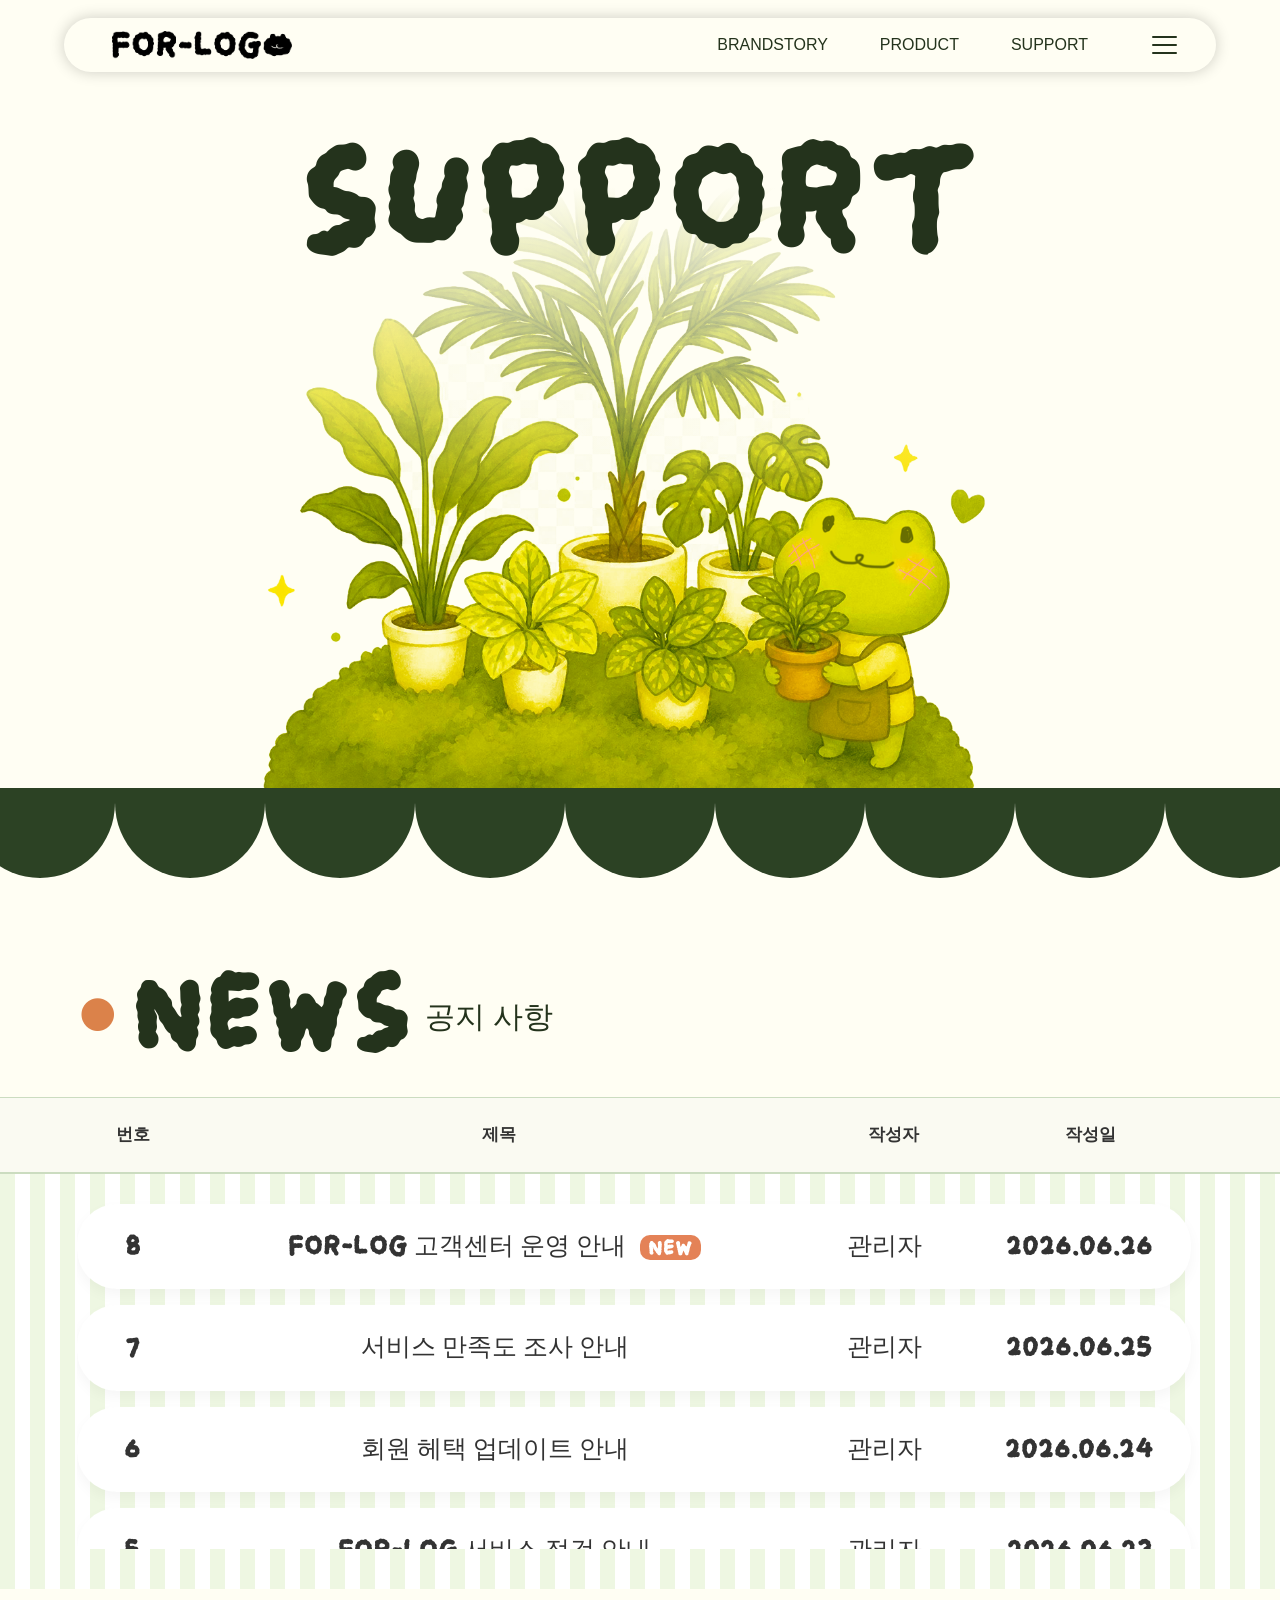
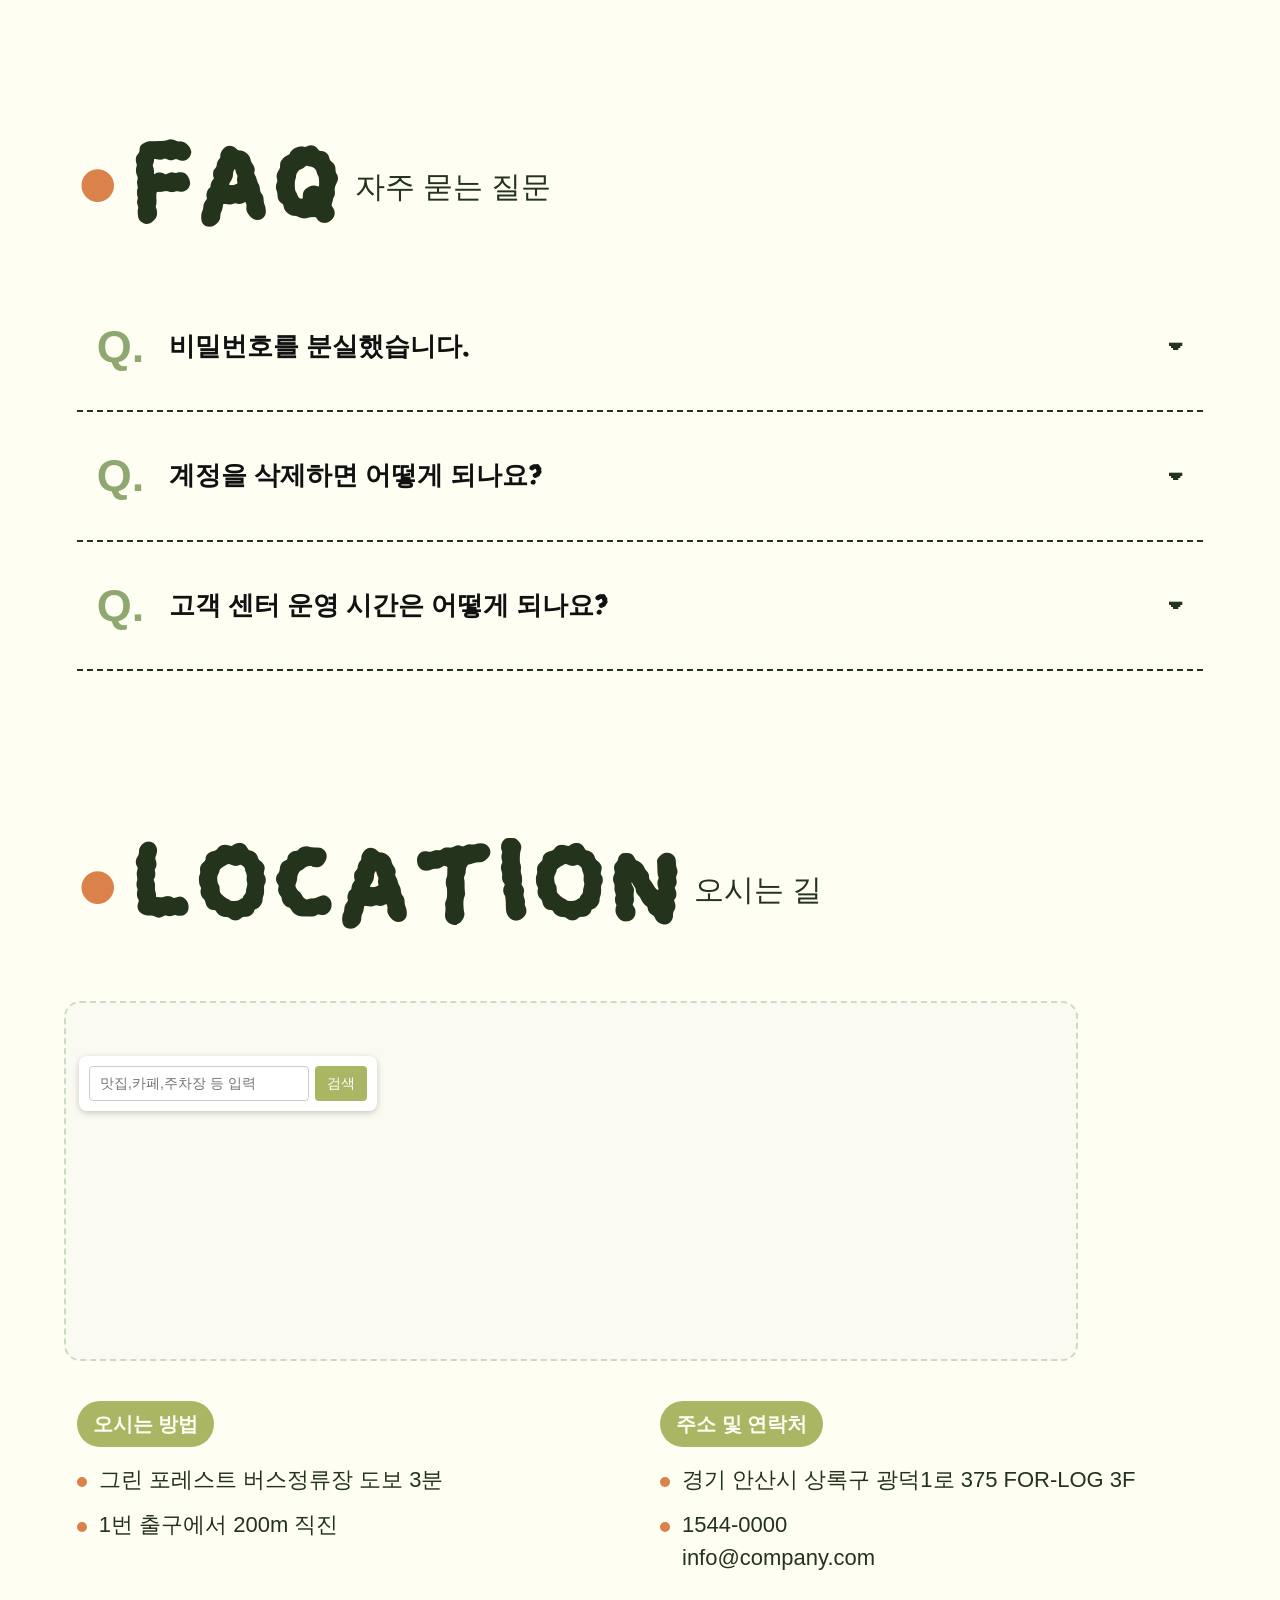
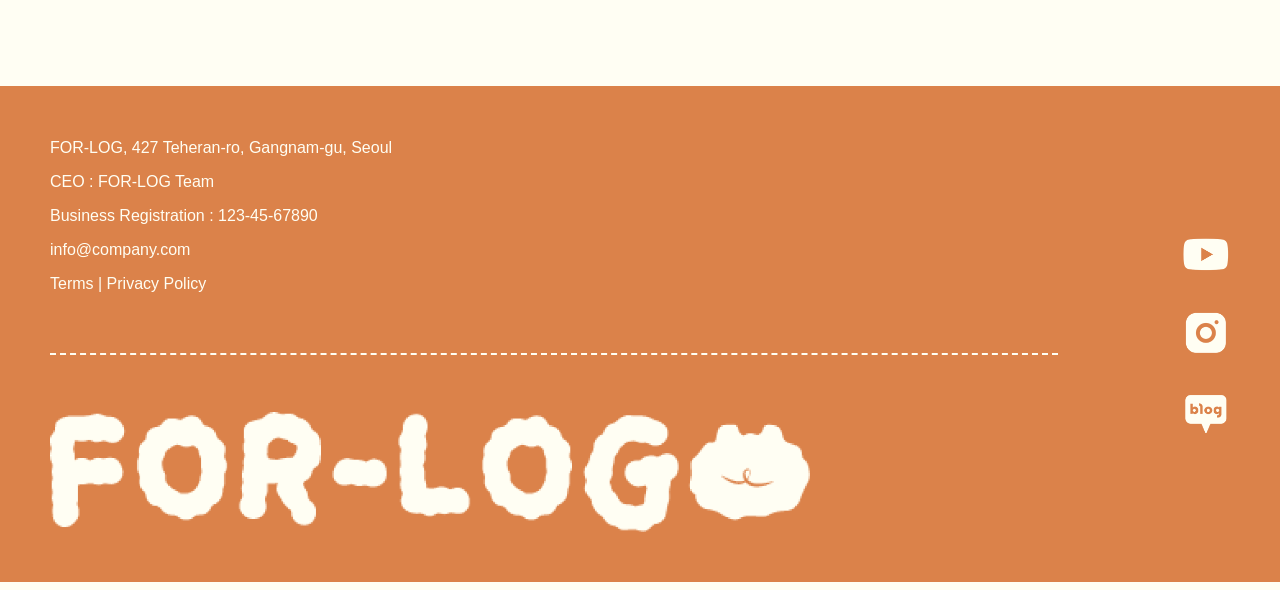
==== commit 6c97199d: "수정" ====
--- a/support/index.html
+++ b/support/index.html
@@ -8,7 +8,10 @@
     <link rel="stylesheet" href="./reset.css">
     <link rel="stylesheet" href="./support.css">
 </head>
+
 <body>
+
+    <!-------------- 헤더 -------------------->
     <header>
         <div class="headerInner">
             <div class="logo"><a href="../Home/index.html"><img src="../common/img/logo(black) 2.png" alt="FOR-LOG"></a></div>
@@ -38,6 +41,7 @@
         </div>
     </header>
 
+    <!-------------- 햄버거바 -------------------->
     <div class="dim"></div>
     <div class="hamSideMenu">
         <div class="close">&#10006;</div>
@@ -65,6 +69,7 @@
         </ul>
     </div>
 
+    <!-------------- 색션 1 이미지 -------------------->
     <section class="section support-hero-section">
         <h1 class="support-main-title">SUPPORT</h1>
         <div class="character-img-box">
@@ -74,6 +79,7 @@
 
     <div class="scallop-divider"></div>
 
+    <!-------------- 색션 3 공지사항 -------------------->
     <section class="section news-section" id="news">
         <h2><span class="dot">&#8226;</span> NEWS <span>&#44277;&#51648; &#49324;&#54637;</span></h2>
         <div class="news-list-stripe-bg">
@@ -87,19 +93,20 @@
                     </div>
                 </div>
                 <div class="news-table-body-inner">
-                    <div class="news-item"><div class="td-num">8</div><div class="td-title">FOR-LOG 7&#50900; &#44256;&#44061;&#49468;&#53552; &#50868;&#50689; &#50504;&#45236; <span class="badge-new">NEW</span></div><div class="td-author">&#44288;&#47532;&#51088;</div><div class="td-date">2026.06.26</div></div>
+                    <div class="news-item"><div class="td-num">8</div><div class="td-title">FOR-LOG &#44256;&#44061;&#49468;&#53552; &#50868;&#50689; &#50504;&#45236; <span class="badge-new">NEW</span></div><div class="td-author">&#44288;&#47532;&#51088;</div><div class="td-date">2026.06.26</div></div>
                     <div class="news-item"><div class="td-num">7</div><div class="td-title">&#49436;&#48708;&#49828; &#47564;&#51313;&#46020; &#51312;&#49324; &#50504;&#45236;</div><div class="td-author">&#44288;&#47532;&#51088;</div><div class="td-date">2026.06.25</div></div>
                     <div class="news-item"><div class="td-num">6</div><div class="td-title">&#54924;&#50896; &#54756;&#53469; &#50629;&#45936;&#51060;&#53944; &#50504;&#45236;</div><div class="td-author">&#44288;&#47532;&#51088;</div><div class="td-date">2026.06.24</div></div>
                     <div class="news-item"><div class="td-num">5</div><div class="td-title">FOR-LOG &#49436;&#48708;&#49828; &#51216;&#44160; &#50504;&#45236;</div><div class="td-author">&#44288;&#47532;&#51088;</div><div class="td-date">2026.06.23</div></div>
                     <div class="news-item"><div class="td-num">4</div><div class="td-title">&#44060;&#51064;&#51221;&#48372;&#52376;&#47532;&#48169;&#52840; &#44060;&#51221; &#50504;&#45236;</div><div class="td-author">&#44288;&#47532;&#51088;</div><div class="td-date">2026.06.15</div></div>
                     <div class="news-item"><div class="td-num">3</div><div class="td-title">&#50545;&#49464;&#49828; &#44592;&#45733; &#44060;&#49440; &#50504;&#45236;</div><div class="td-author">&#44288;&#47532;&#51088;</div><div class="td-date">2026.06.01</div></div>
                     <div class="news-item"><div class="td-num">2</div><div class="td-title">&#47784;&#48148;&#51068; &#50545; &#54872;&#44221; &#52572;&#51201;&#54868; &#50629;&#45936;&#51060;&#53944; &#50756;&#47308; &#50504;&#45236;</div><div class="td-author">&#44288;&#47532;&#51088;</div><div class="td-date">2026.05.20</div></div>
-                    <div class="news-item"><div class="td-num">1</div><div class="td-title">FOR-LOG official service open guide</div><div class="td-author">&#44288;&#47532;&#51088;</div><div class="td-date">2026.05.01</div></div>
+                    <div class="news-item"><div class="td-num">1</div><div class="td-title">FOR-LOG 정식 서비스 오픈 가이드</div><div class="td-author">&#44288;&#47532;&#51088;</div><div class="td-date">2026.05.01</div></div>
                 </div>
             </div>
         </div>
     </section>
 
+    <!-------------- 색션 3 자주묻는질문답변 -------------------->
     <section class="section faq-section" id="faq">
         <h2><span class="dot">&#8226;</span> FAQ <span>&#51088;&#51452; &#47931;&#45716; &#51656;&#47928;</span></h2>
         <div class="faq-accordion">
@@ -118,35 +125,49 @@
         </div>
     </section>
 
+    <!-------------- 색션 4 오시는길 -------------------->
 <section class="section location-section" id="location">
-        <h2><span class="dot">&#8226;</span> LOCATION <span>오시는 길</span></h2>
-        <div class="wave-deco bottom-wave"></div>
-        <div style="width: min(90%, 1500px); margin: 0 auto; position: relative;">
-            <div class="map-api-box" id="map" style="margin: 40px 0;"></div>
-            <!-- 검색창기능) -->
-            <div style="position: absolute; top: 55px; left: 15px; z-index: 10; background: white; padding: 10px; border-radius: 8px; box-shadow: 0 2px 6px rgba(0,0,0,0.2); display: flex; gap: 6px;">
+    <h2><span class="dot">&#8226;</span> LOCATION <span>오시는 길</span></h2>
+    <div class="wave-deco bottom-wave"></div>
+    
+    <div style="width: min(90%, 1500px); margin: 0 auto; position: relative;">
+        <!-- 지도가 표현되는 영역 -->
+        <div class="map-api-box" id="map" style="margin: 40px 0;"></div>
+        
+        <!-- 검색창 기능 및 결과 목록 -->
+        <div style="position: absolute; top: 55px; left: 15px; z-index: 10; display: flex; flex-direction: column; gap: 10px;">
+            <div style="background: white; padding: 10px; border-radius: 8px; box-shadow: 0 2px 6px rgba(0,0,0,0.2); display: flex; gap: 6px;">
                 <input type="text" id="keyword" placeholder="맛집,카페,주차장 등 입력" style="border: 1px solid #ccc; padding: 6px 10px; border-radius: 4px; font-size: 14px; width: 220px;">
                 <button onclick="searchPlaces()" style="background: var(--main-color, #2C4224); color: white; border: none; padding: 6px 12px; border-radius: 4px; cursor: pointer; font-size: 14px;">검색</button>
             </div>
-        </div>
-
-        <div class="location-info-container">
-            <div class="info-inner">
-                <div class="info-block">
-                    <div class="info-tag-title">오시는 방법</div>
-                    <div class="info-row"><span class="icon"></span><p>그린 포레스트 버스정류장 도보 3분</p></div>
-                    <div class="info-row"><span class="icon"></span><p>1번 출구에서 200m 직진</p></div>
-                </div>
-                <div class="info-block">
-                    <div class="info-tag-title">주소 및 연락처</div>
-                    <div class="info-row"><span class="icon"></span><p>경기도 안산시 상록구 광덕산2로 376 FOR-LOG 3F</p></div>
-                    <div class="info-row"><span class="icon"></span><p>1544-0000<br>info@company.com</p></div>
-                </div>
-            </div>
-        </div>
-    </section>
-
-    
+            
+            <!-- 검색 결과 리스트 공간 (우측 상단 ✕ 버튼 배치) -->
+            <div id="menu_wrap" style="background: white; border-radius: 8px; box-shadow: 0 2px 6px rgba(0,0,0,0.2); max-height: 300px; overflow-y: auto; display: none; padding: 10px; position: relative; width: 240px;">
+                <button onclick="closePlacesList()" style="position: absolute; top: 8px; right: 10px; background: none; border: none; font-size: 16px; font-weight: bold; color: #999; cursor: pointer; z-index: 20;">✕</button>
+                <ul id="placesList" style="list-style: none; padding: 0; margin: 20px 0 0 0;"></ul>
+                <div id="pagination" style="margin-top: 10px; text-align: center;"></div>
+            </div>
+        </div>
+    </div>
+
+    <!-- 하단 오시는길 상세 정보 -->
+    <div class="location-info-container">
+        <div class="info-inner">
+            <div class="info-block">
+                <div class="info-tag-title">오시는 방법</div>
+                <div class="info-row"><span class="icon"></span><p>그린 포레스트 버스정류장 도보 3분</p></div>
+                <div class="info-row"><span class="icon"></span><p>1번 출구에서 200m 직진</p></div>
+            </div>
+            <div class="info-block">
+                <div class="info-tag-title">주소 및 연락처</div>
+                <div class="info-row"><span class="icon"></span><p>경기 안산시 상록구 광덕1로 375 FOR-LOG 3F</p></div>
+                <div class="info-row"><span class="icon"></span><p>1544-0000<br>info@company.com</p></div>
+            </div>
+        </div>
+    </div>
+</section>
+
+    <!----------- 푸터 --------------->
     <footer>
         <div class="left">
             <div class="info">
@@ -168,6 +189,11 @@
         </div>
     </footer>
 
+    <!--  -->
+    <div class="roundG4"></div>
+    <script src="../products/mouseEffect.js"></script>
+
+    <!------------스크립트 연결------------>
     <script type="text/javascript" src="https://dapi.kakao.com/v2/maps/sdk.js?appkey=f31372f50de7327023abf3be4282e61c&libraries=services"></script>
     <script src="./support.js"></script>
 </body>
--- a/support/support.css
+++ b/support/support.css
@@ -221,7 +221,9 @@
             }
         }
 
-
+/*--------------
+  공통적으로들어가는영역
+  -------------- */
 body,
 .support-hero-section,
 .news-section,
@@ -234,6 +236,9 @@
     background-color: var(--bg-color);
 }
 
+/* --------- 
+    색션 1 이미지
+--------------*/
 .section h2 {
     font-size: 100px;
     font-weight: 900;
@@ -322,6 +327,10 @@
     background-blend-mode: normal;      /* 배경 이미지와 색상이 섞이지 않고 깔끔하게 겹치도록 설정합니다 */
 }
 
+
+/* ------------
+     색션 2 공지사항
+-----------------*/
 .news-list-stripe-bg {
     width: 100vw;
     margin-left: calc(-50vw + 50%);
@@ -403,6 +412,10 @@
     margin-left: 8px;
 }
 
+/* -----------
+    색션 3 자주묻는질문답변
+----------------- */
+
 .faq-section {
     margin-top: 140px;
     margin-bottom: 140px;
@@ -487,6 +500,9 @@
     transform: rotate(180deg);
 }
 
+/* -------------
+   색션 4 오시는길 
+ ----------------*/
 .location-section {
     padding-bottom: 120px;
 }
@@ -539,6 +555,131 @@
     border-radius: 50%;
     background-color: var(--point-color);
     flex: 0 0 auto;
+}
+
+.location-section input,
+.location-section button,
+.location-section .info-row p {
+    font-family: "Malgun Gothic", Dotum, AppleSDGothicNeo, sans-serif !important;
+}
+
+/* ===================================================
+   ⭐ [수정완료] 글자 겹침 방지 및 크기 확장 말풍선 디자인 
+====================================================== */
+
+/* 말풍선 전체 박스 (가로 폭을 340px로 넉넉하게 늘려 가독성 확보) */
+.map-overlay-box {
+    position: relative;
+    width: 340px;
+    background: #fff;
+    border-radius: 8px;
+    box-shadow: 0 4px 12px rgba(0,0,0,0.15);
+    border: 1px solid #cbdcc0;
+    font-family: "Malgun Gothic", sans-serif;
+    overflow: visible; 
+}
+
+/* 아래쪽 말풍선 꼬리표 삼각형 */
+.map-overlay-box::after {
+    content: '';
+    position: absolute;
+    bottom: -10px;
+    left: 50%;
+    transform: translateX(-50%);
+    border-top: 10px solid #fff;
+    border-left: 8px solid transparent;
+    border-right: 8px solid transparent;
+    border-bottom: 0 solid transparent;
+    filter: drop-shadow(0 2px 2px rgba(0,0,0,0.1));
+}
+
+/* 상단 초록색 타이틀 바 */
+.map-overlay-box .overlay-header {
+    background: #006644;
+    padding: 10px 14px;
+    border-radius: 7px 7px 0 0;
+}
+
+/* FOR-LOG 로고 타이틀 스타일 */
+.map-overlay-box .overlay-title {
+    color: #fff;
+    font-weight: bold;
+    font-size: 15px;
+    letter-spacing: 0.5px;
+}
+
+/* 하단 콘텐츠 영역 정렬 */
+.map-overlay-box .overlay-body {
+    display: flex;
+    padding: 14px;
+    gap: 14px;
+    background: #fff;
+    border-radius: 0 0 7px 7px;
+    align-items: center;
+}
+
+/* 왼쪽 개구리(smile 1.png) 상자 규격조정 */
+.map-overlay-box .overlay-img {
+    width: 65px;
+    height: 65px;
+    flex: 0 0 auto;
+    border: 1px solid #eee;
+    border-radius: 4px;
+    display: flex;
+    align-items: center;
+    justify-content: center;
+    background: #fff;
+    overflow: hidden;
+}
+
+.map-overlay-box .overlay-img img {
+    width: 90%;
+    height: 90%;
+    object-fit: contain;
+}
+
+/* 오른쪽 설명 주소창 영역 (텍스트 잘림 현상 제거) */
+.map-overlay-box .overlay-content {
+    flex: 1;
+    display: flex;
+    flex-direction: column;
+    justify-content: center;
+    text-align: left;
+}
+
+.map-overlay-box .overlay-content p {
+    margin: 0 0 4px 0 !important; 
+    line-height: 1.4;
+    white-space: normal; /* 글자가 박스 안에서 자연스럽게 줄바꿈되도록 수정 */
+}
+
+.map-overlay-box .overlay-content .addr {
+    font-size: 13px;
+    font-weight: bold;
+    color: #333;
+}
+
+.map-overlay-box .overlay-content .sub {
+    font-size: 11px;
+    color: #666;
+}
+
+.map-overlay-box .overlay-content .lnk {
+    font-size: 11px;
+    color: #006644;
+    text-decoration: underline;
+    margin-top: 2px;
+    font-weight: bold;
+}
+
+/* 페이지네이션 및 목록 리스트 공통 폰트 지정 유지 */
+#pagination {
+    display: none !important;
+}
+#placesList,
+#placesList h5,
+#placesList span {
+    font-family: "Malgun Gothic", Dotum, AppleSDGothicNeo, sans-serif !important;
 }
 
  /* -----------------------------------------
@@ -602,70 +743,72 @@
             cursor: pointer;
         }
 
-@media (max-width: 1000px) {
-    .gnb {
-        display: none;
-    }
-
-    .hamSideMenu {
-        width: 70%;
-    }
-
-    .ham {
-        align-items: flex-end;
-    }
-
-    .headerInner {
-        grid-template-columns: 1fr 48px;
-    }
-
-    .section h2 {
-        font-size: 54px;
-        flex-wrap: wrap;
-    }
-
-    .section h2 .dot {
-        margin-left: 0;
-        font-size: 72px;
-    }
-
-    .support-main-title {
-        font-size: 92px;
-    }
-
-    .support-hero-section {
-        min-height: 720px;
-    }
-
-    .news-table-header-inner,
-    .news-item {
-        grid-template-columns: 15% 50% 15% 20%;
-    }
-
-    .news-item > div {
-        font-size: 16px;
-    }
-
-    .info-inner,
-    footer {
-        flex-direction: column;
-    }
-
-    footer {
-        height: auto;
-        gap: 40px;
-    }
-
-    .left {
-        width: 100%;
-    }
-
-    .sns {
-        flex-direction: row;
-    }
-}
-
-/* news scroll + responsive logo fixes */
+        /* -----------------------------------------
+           [반응형 영역 스타일]
+        -------------------------------------------- */
+    @media (max-width: 1000px) {
+        .gnb {
+            display: none;
+        }
+
+        .hamSideMenu {
+            width: 70%;
+        }
+
+        .ham {
+            align-items: flex-end;
+        }
+
+        .headerInner {
+            grid-template-columns: 1fr 48px;
+        }
+
+        .section h2 {
+            font-size: 54px;
+            flex-wrap: wrap;
+        }
+
+        .section h2 .dot {
+            margin-left: 0;
+            font-size: 72px;
+        }
+
+        .support-main-title {
+            font-size: 92px;
+        }
+
+        .support-hero-section {
+            min-height: 720px;
+        }
+
+        .news-table-header-inner,
+        .news-item {
+            grid-template-columns: 15% 50% 15% 20%;
+        }
+
+        .news-item > div {
+            font-size: 16px;
+        }
+
+        .info-inner,
+        footer {
+            flex-direction: column;
+        }
+
+        footer {
+            height: auto;
+            gap: 40px;
+        }
+
+        .left {
+            width: 100%;
+        }
+
+        .sns {
+            flex-direction: row;
+        }
+   }
+
 .news-table-body-inner {
     max-height: 360px;
     overflow-y: auto;
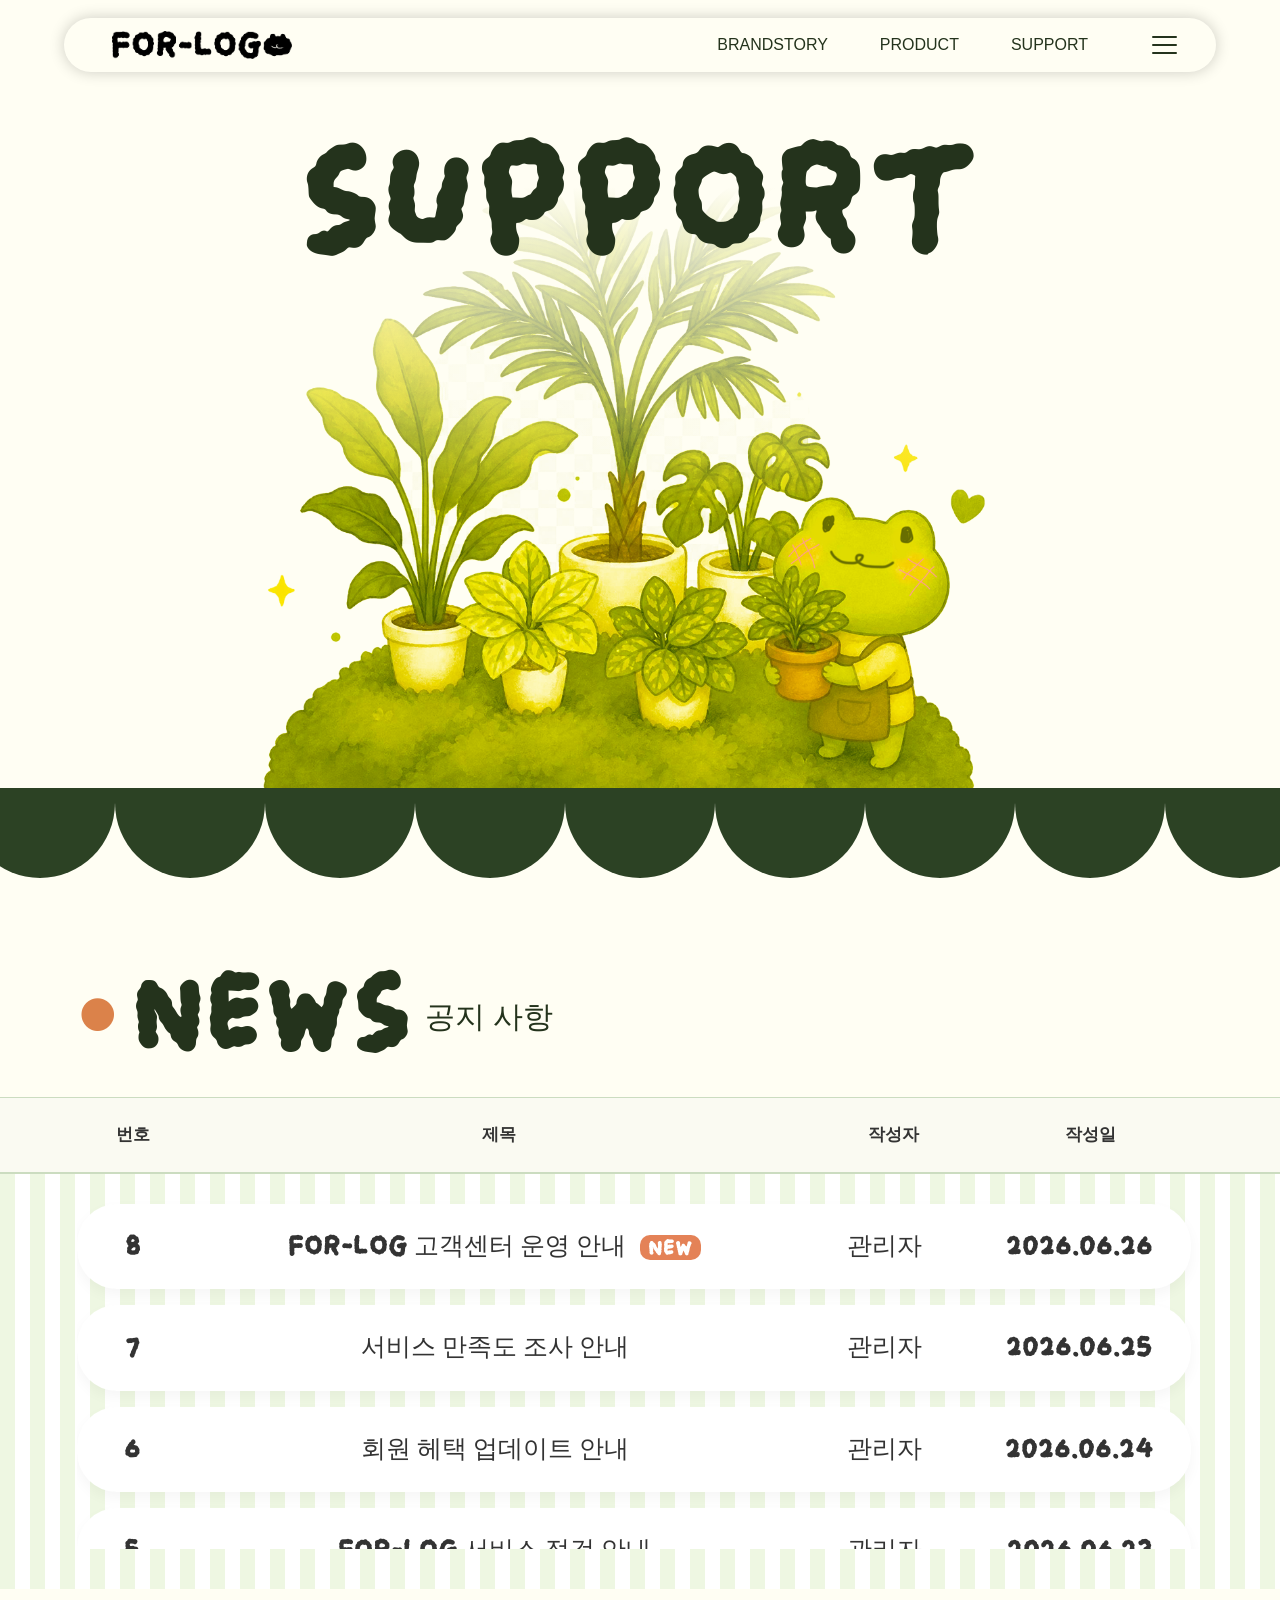
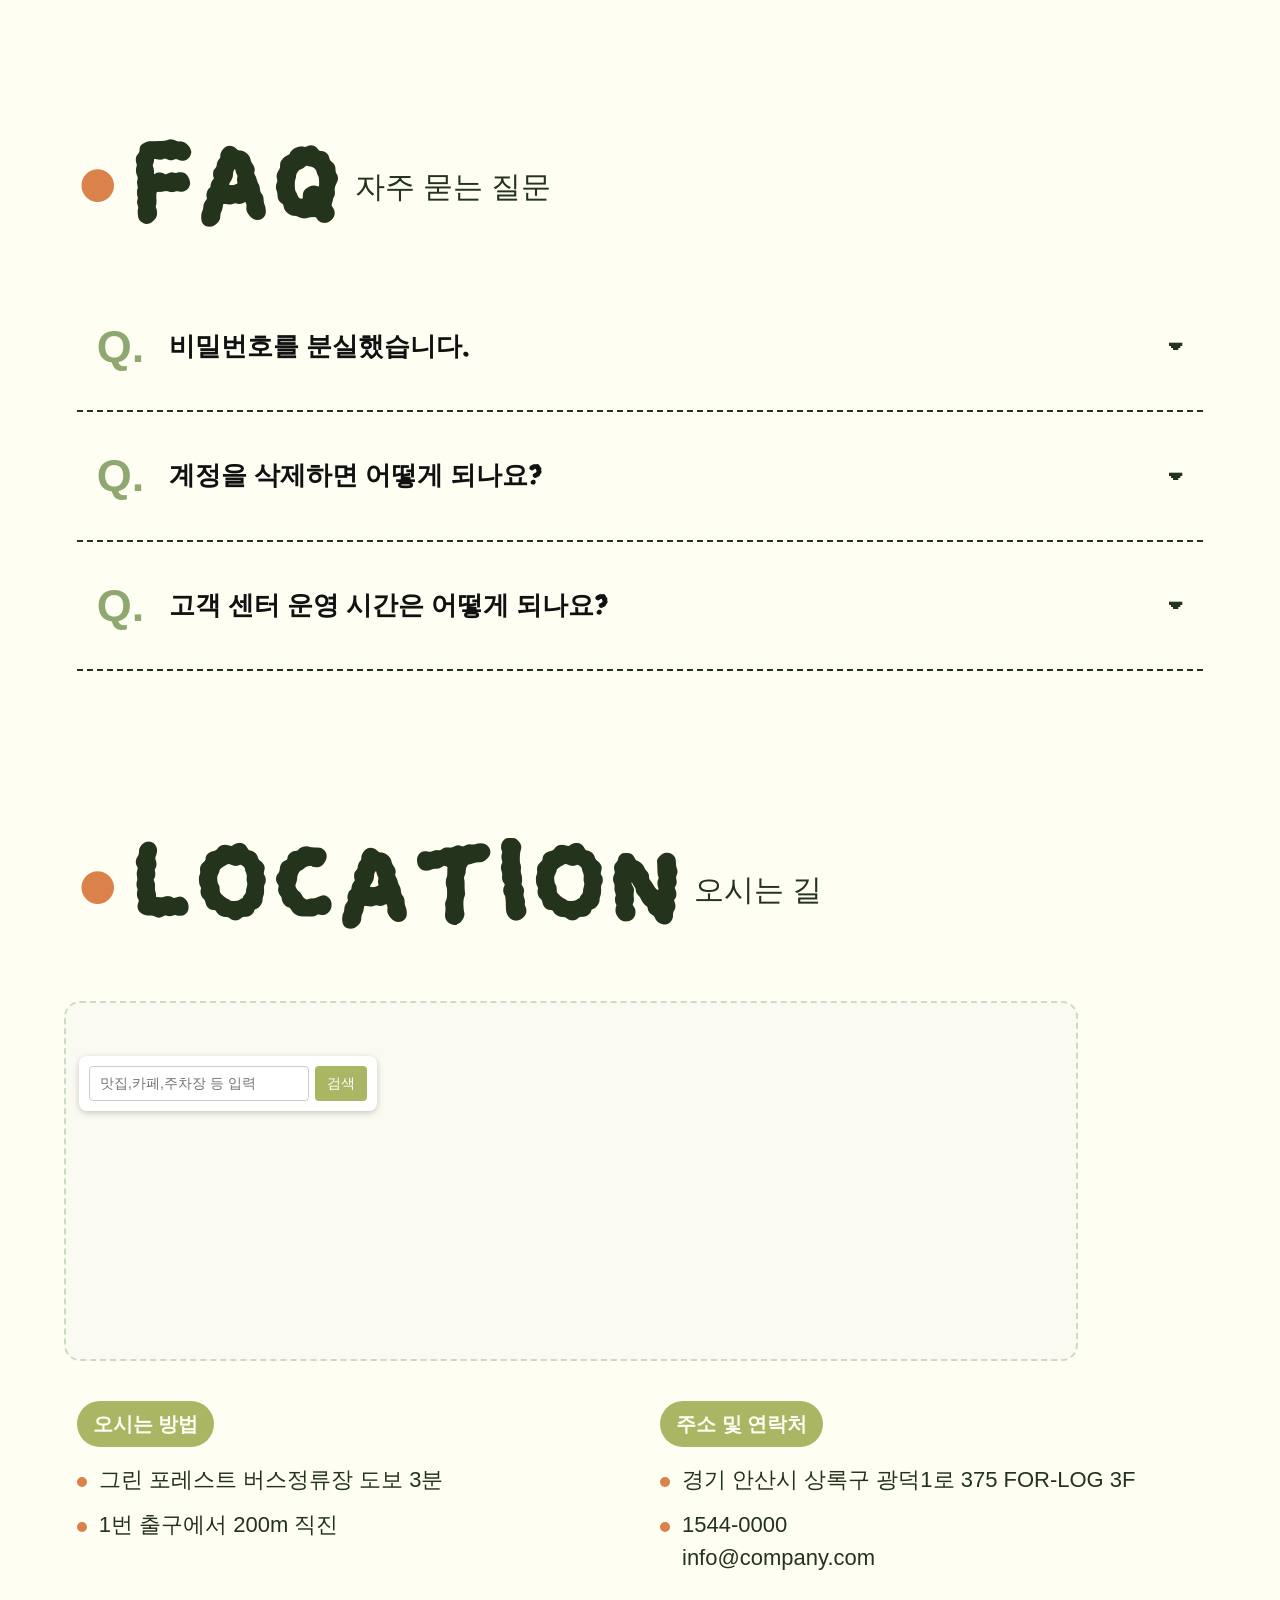
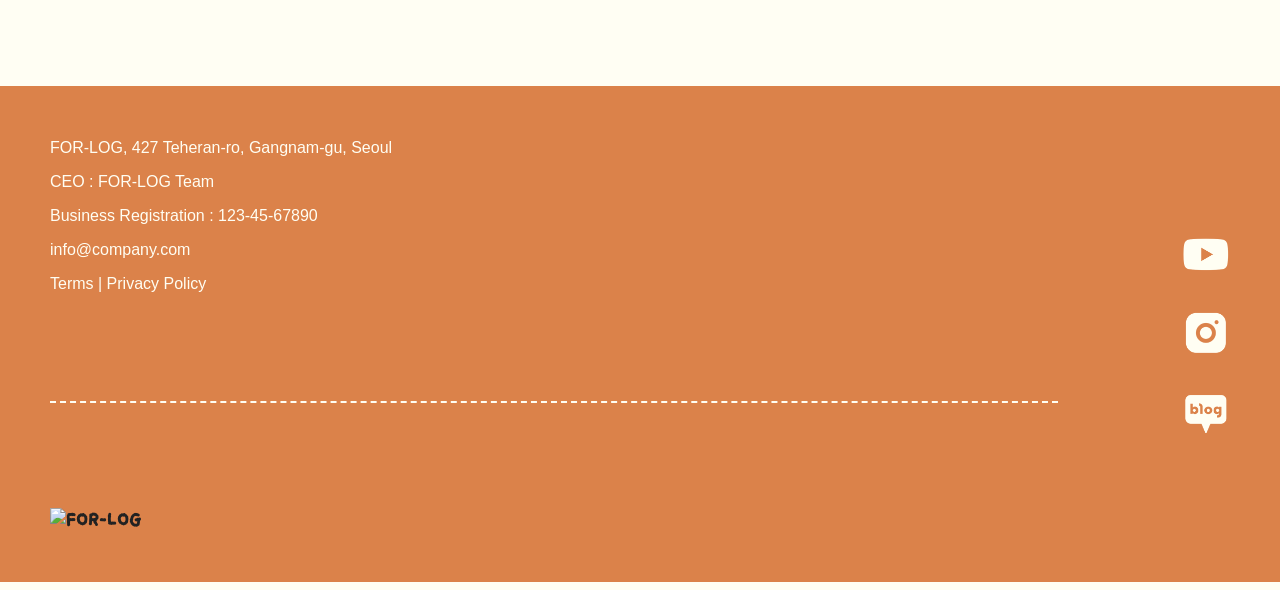
==== commit 961182ae: "이름" ====
--- a/support/index.html
+++ b/support/index.html
@@ -178,7 +178,7 @@
                 <p>Terms | Privacy Policy</p>
             </div>
             <div class="line"><hr style="border: none; border-top: 2px dashed var(--bg-color);"></div>
-            <div class="logo"><img src="../common/img/logo(white).png" alt="FOR-LOG"></div>
+            <div class="logo"><img src="../common/d/logo(white).png" alt="FOR-LOG"></div>
         </div>
         <div class="right">
             <div class="sns">
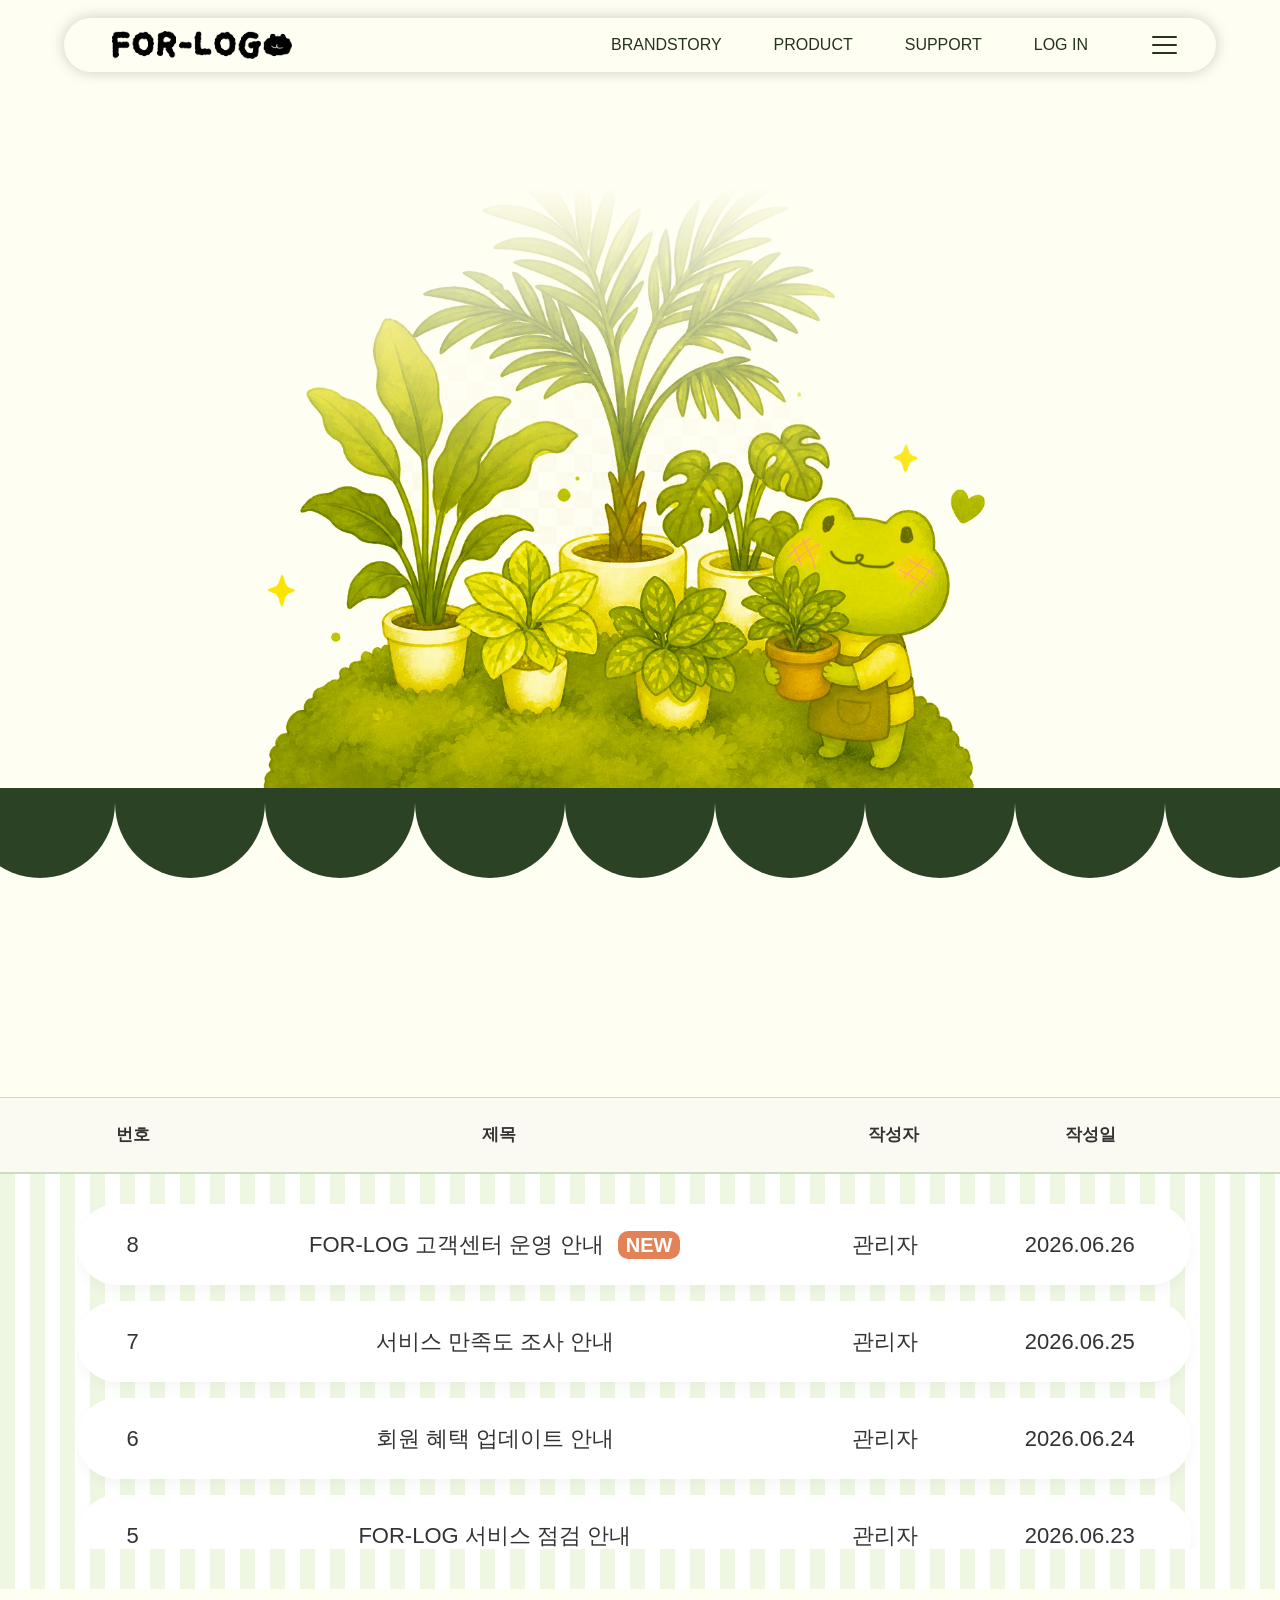
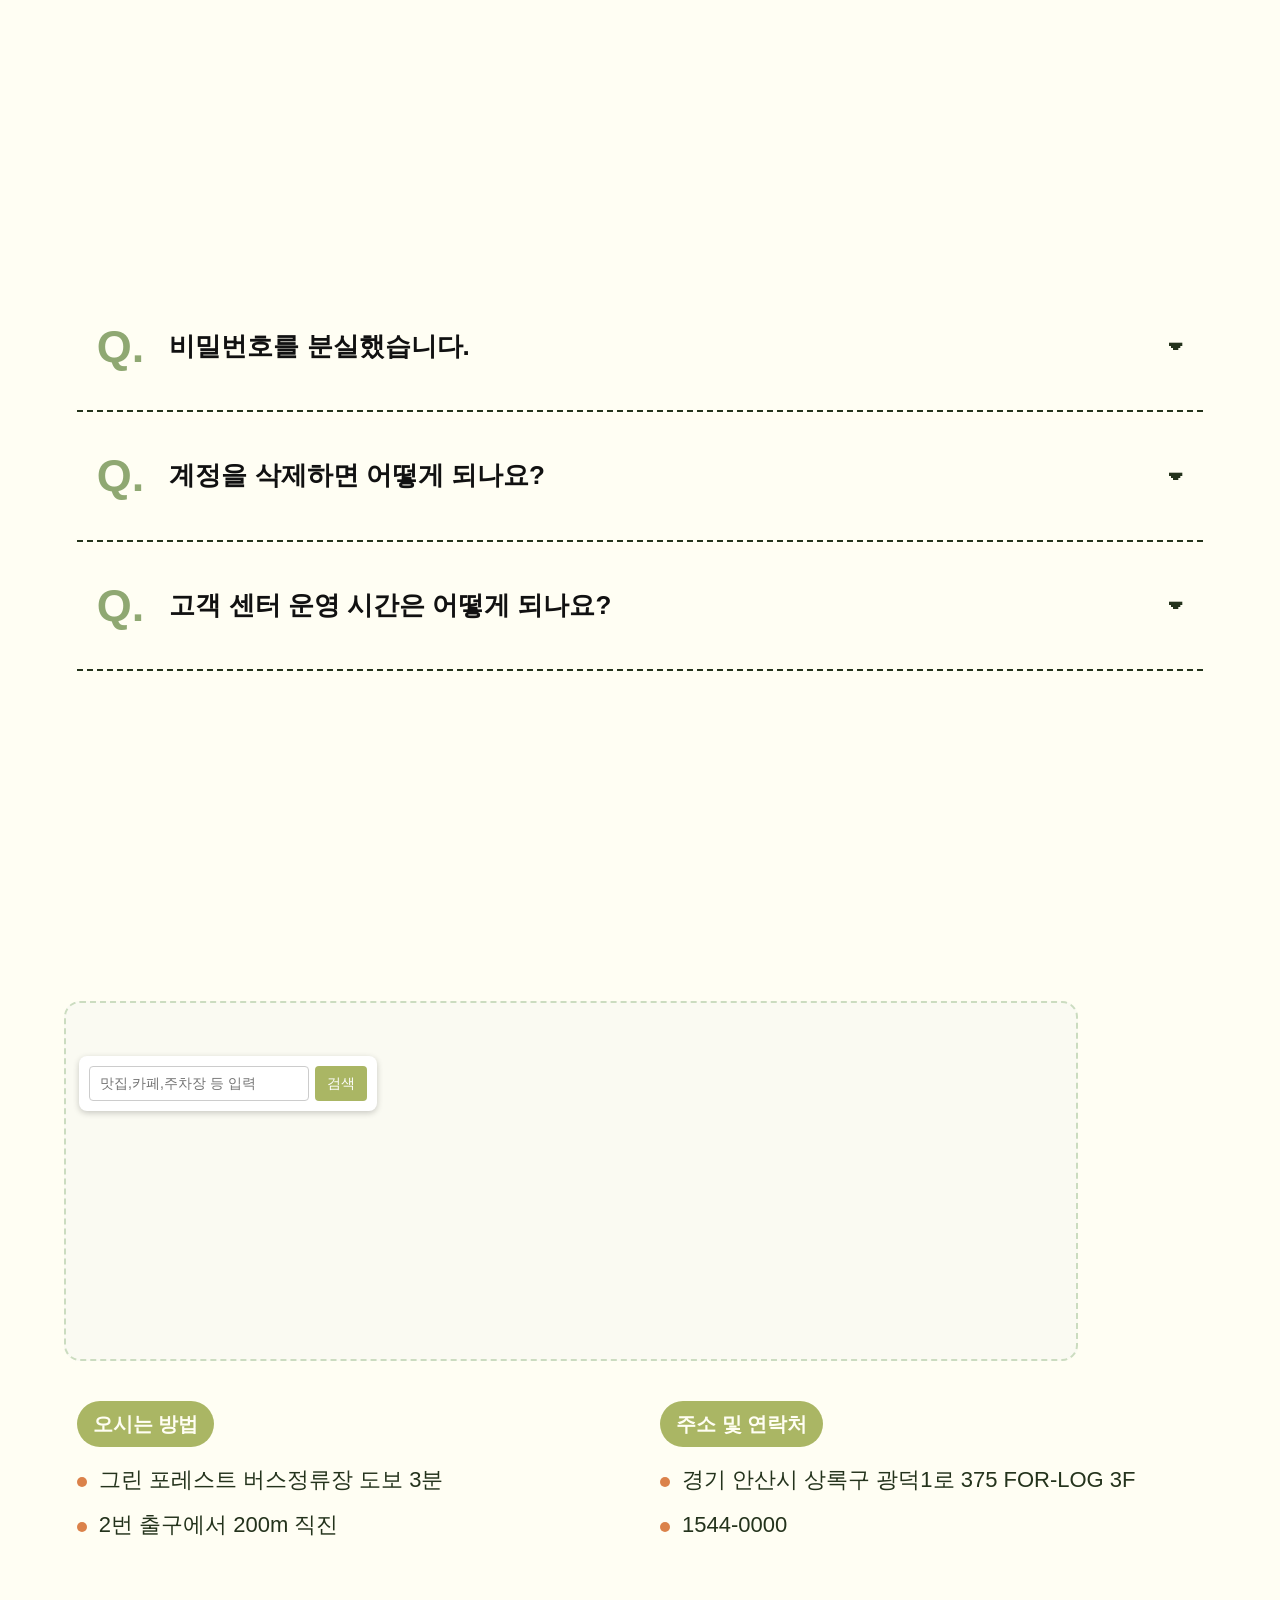
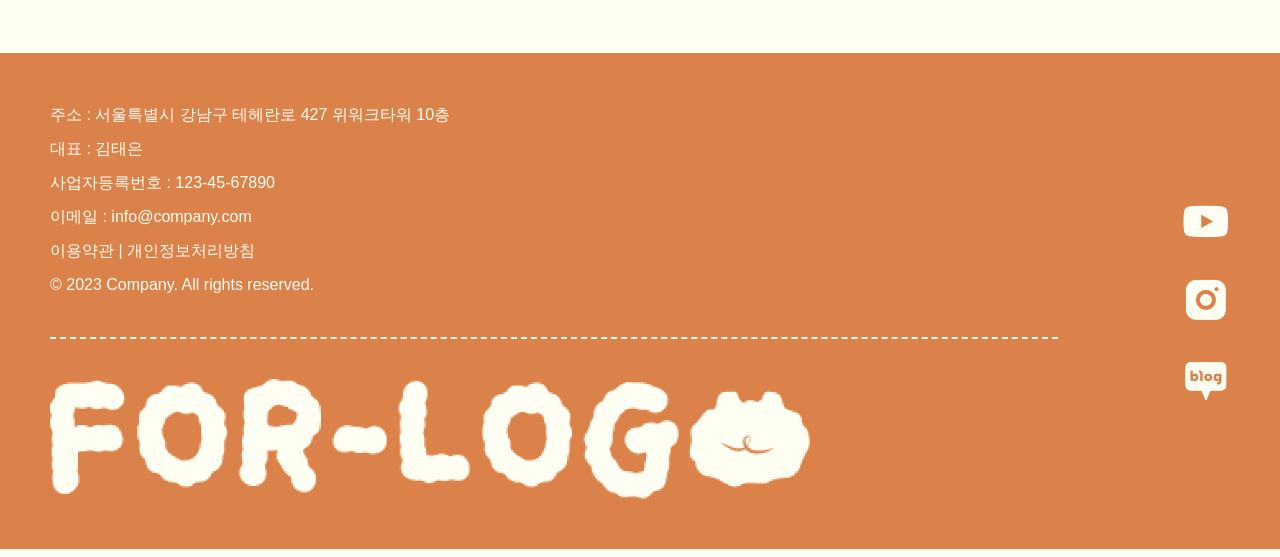
==== commit 83ae2281: "완성" ====
--- a/support/index.html
+++ b/support/index.html
@@ -1,5 +1,6 @@
 <!DOCTYPE html>
 <html lang="ko">
+
 <head>
     <meta charset="UTF-8">
     <meta name="viewport" content="width=device-width, initial-scale=1.0">
@@ -14,32 +15,45 @@
     <!-------------- 헤더 -------------------->
     <header>
         <div class="headerInner">
-            <div class="logo"><a href="../Home/index.html"><img src="../common/img/logo(black) 2.png" alt="FOR-LOG"></a></div>
+            <div class="logo"><a href="../Home/index.html"><img src="../common/img/logo(black) 2.png" alt="logo"></a>
+            </div>
             <ul class="gnb">
                 <li><a href="../brandstory/brandstory.html">BRANDSTORY</a>
                     <ul class="snb">
-                        <li><a href="../brandstory/brandstory.html">CONCEPT</a></li>
-                        <li><a href="#">CHOLOGI</a></li>
+                        <li><a href="../brandstory/brandstory.html#concept">CONCEPT</a></li>
+                        <li><a href="../brandstory/brandstory.html#chologi">CHOLOGI</a></li>
                     </ul>
                 </li>
-                <li><a href="../products/products_index.html">PRODUCT</a>
+                <li>
+                    <a href="../products/products_index.html">PRODUCT</a>
                     <ul class="snb">
                         <li><a href="../products/products_index.html">SHOP</a></li>
                         <li><a href="../products/cart_test.html">CART</a></li>
                     </ul>
                 </li>
-                <li><a href="../support/index.html">SUPPORT</a>
+                <li>
+                    <a href="../support/index.html">SUPPORT</a>
                     <ul class="snb">
-                        <li><a href="#news">NEWS</a></li>
-                        <li><a href="#faq">FAQ</a></li>
-                        <li><a href="#location">LOCATION</a></li>
-                        <li><a href="#">LOG IN</a></li>
+                        <li><a href="../support/index.html#news">NEWS</a></li>
+                        <li><a href="../support/index.html#faq">FAQ</a></li>
+                        <li><a href="../support/index.html#location">LOCATION</a></li>
+                    </ul>
+                </li>
+                <li>
+                    <a href="../products/login.html">LOG IN</a>
+                    <ul class="snb">
+                        <li><a href="../products/signup.html">SIGN UP</a></li>
                     </ul>
                 </li>
             </ul>
-            <div class="ham"><span></span><span></span><span></span></div>
+            <div class="ham">
+                <span></span>
+                <span></span>
+                <span></span>
+            </div>
         </div>
     </header>
+
 
     <!-------------- 햄버거바 -------------------->
     <div class="dim"></div>
@@ -71,114 +85,201 @@
 
     <!-------------- 색션 1 이미지 -------------------->
     <section class="section support-hero-section">
-        <h1 class="support-main-title">SUPPORT</h1>
+        <!-- 본문 제목에 직접 클래스 추가 -->
+        <h1 class="support-main-title scroll-fade">SUPPORT</h1>
         <div class="character-img-box">
             <img src="img/character2 2.png" alt="FOR-LOG character">
         </div>
     </section>
 
+    <!--------------색션 1 물결 패턴---------------- -->
     <div class="scallop-divider"></div>
 
-    <!-------------- 색션 3 공지사항 -------------------->
+    <!-------------- 색션 2 공지사항 -------------------->
     <section class="section news-section" id="news">
-        <h2><span class="dot">&#8226;</span> NEWS <span>&#44277;&#51648; &#49324;&#54637;</span></h2>
+        <!-- 본문 제목에 직접 클래스 추가 -->
+        <h2 class="scroll-fade"><span class="dot">&#8226;</span> NEWS <span>공지 사항</span></h2>
         <div class="news-list-stripe-bg">
             <div class="news-list-wrap">
                 <div class="news-table-header-box">
                     <div class="news-table-header-inner">
-                        <div class="th-num">&#48264;&#54840;</div>
-                        <div class="th-title">&#51228;&#47785;</div>
-                        <div class="th-author">&#51089;&#49457;&#51088;</div>
-                        <div class="th-date">&#51089;&#49457;&#51068;</div>
+                        <div class="th-num">번호</div>
+                        <div class="th-title">제목</div>
+                        <div class="th-author">작성자</div>
+                        <div class="th-date">작성일</div>
                     </div>
                 </div>
                 <div class="news-table-body-inner">
-                    <div class="news-item"><div class="td-num">8</div><div class="td-title">FOR-LOG &#44256;&#44061;&#49468;&#53552; &#50868;&#50689; &#50504;&#45236; <span class="badge-new">NEW</span></div><div class="td-author">&#44288;&#47532;&#51088;</div><div class="td-date">2026.06.26</div></div>
-                    <div class="news-item"><div class="td-num">7</div><div class="td-title">&#49436;&#48708;&#49828; &#47564;&#51313;&#46020; &#51312;&#49324; &#50504;&#45236;</div><div class="td-author">&#44288;&#47532;&#51088;</div><div class="td-date">2026.06.25</div></div>
-                    <div class="news-item"><div class="td-num">6</div><div class="td-title">&#54924;&#50896; &#54756;&#53469; &#50629;&#45936;&#51060;&#53944; &#50504;&#45236;</div><div class="td-author">&#44288;&#47532;&#51088;</div><div class="td-date">2026.06.24</div></div>
-                    <div class="news-item"><div class="td-num">5</div><div class="td-title">FOR-LOG &#49436;&#48708;&#49828; &#51216;&#44160; &#50504;&#45236;</div><div class="td-author">&#44288;&#47532;&#51088;</div><div class="td-date">2026.06.23</div></div>
-                    <div class="news-item"><div class="td-num">4</div><div class="td-title">&#44060;&#51064;&#51221;&#48372;&#52376;&#47532;&#48169;&#52840; &#44060;&#51221; &#50504;&#45236;</div><div class="td-author">&#44288;&#47532;&#51088;</div><div class="td-date">2026.06.15</div></div>
-                    <div class="news-item"><div class="td-num">3</div><div class="td-title">&#50545;&#49464;&#49828; &#44592;&#45733; &#44060;&#49440; &#50504;&#45236;</div><div class="td-author">&#44288;&#47532;&#51088;</div><div class="td-date">2026.06.01</div></div>
-                    <div class="news-item"><div class="td-num">2</div><div class="td-title">&#47784;&#48148;&#51068; &#50545; &#54872;&#44221; &#52572;&#51201;&#54868; &#50629;&#45936;&#51060;&#53944; &#50756;&#47308; &#50504;&#45236;</div><div class="td-author">&#44288;&#47532;&#51088;</div><div class="td-date">2026.05.20</div></div>
-                    <div class="news-item"><div class="td-num">1</div><div class="td-title">FOR-LOG 정식 서비스 오픈 가이드</div><div class="td-author">&#44288;&#47532;&#51088;</div><div class="td-date">2026.05.01</div></div>
+                    <div class="news-item">
+                        <div class="td-num">8</div>
+                        <div class="td-title">FOR-LOG 고객센터 운영 안내 <span class="badge-new">NEW</span></div>
+                        <div class="td-author">관리자</div>
+                        <div class="td-date">2026.06.26</div>
+                    </div>
+                    <div class="news-item">
+                        <div class="td-num">7</div>
+                        <div class="td-title">서비스 만족도 조사 안내</div>
+                        <div class="td-author">관리자</div>
+                        <div class="td-date">2026.06.25</div>
+                    </div>
+                    <div class="news-item">
+                        <div class="td-num">6</div>
+                        <div class="td-title">회원 혜택 업데이트 안내</div>
+                        <div class="td-author">관리자</div>
+                        <div class="td-date">2026.06.24</div>
+                    </div>
+                    <div class="news-item">
+                        <div class="td-num">5</div>
+                        <div class="td-title">FOR-LOG 서비스 점검 안내</div>
+                        <div class="td-author">관리자</div>
+                        <div class="td-date">2026.06.23</div>
+                    </div>
+                    <div class="news-item">
+                        <div class="td-num">4</div>
+                        <div class="td-title">개인정보처리방침 개정 안내</div>
+                        <div class="td-author">관리자</div>
+                        <div class="td-date">2026.06.15</div>
+                    </div>
+                    <div class="news-item">
+                        <div class="td-num">3</div>
+                        <div class="td-title">액세스 기능 개선 안내</div>
+                        <div class="td-author">관리자</div>
+                        <div class="td-date">2026.06.01</div>
+                    </div>
+                    <div class="news-item">
+                        <div class="td-num">2</div>
+                        <div class="td-title">모바일 앱 환경 최적화 업데이트 완료 안내</div>
+                        <div class="td-author">관리자</div>
+                        <div class="td-date">2026.05.20</div>
+                    </div>
+                    <div class="news-item">
+                        <div class="td-num">1</div>
+                        <div class="td-title">FOR-LOG 정식 서비스 오픈 가이드</div>
+                        <div class="td-author">관리자</div>
+                        <div class="td-date">2026.05.01</div>
+                    </div>
                 </div>
             </div>
         </div>
     </section>
+
+    <!----------색션2 팝업 모달창-->
+    <div id="newsModal" class="news-modal">
+        <div class="news-modal-content">
+            <span class="news-modal-close">&times;</span>
+            <div class="news-modal-body">
+                <div class="modal-top-tag">
+                    <span class="modal-dot">&#8226;</span> NEWS <span>공지 사항</span>
+                </div>
+                <h3 id="modalTitle">공지사항 제목</h3>
+                <div class="modal-meta">
+                    <span>번호: <strong id="modalNum">-</strong></span>
+                    <span>작성자: <strong id="modalAuthor">-</strong></span>
+                    <span>작성일: <strong id="modalDate">-</strong></span>
+                </div>
+                <div class="modal-divider"></div>
+                <div id="modalText">공지사항 내용이 들어가는 자리입니다.</div>
+            </div>
+        </div>
+    </div>
 
     <!-------------- 색션 3 자주묻는질문답변 -------------------->
     <section class="section faq-section" id="faq">
-        <h2><span class="dot">&#8226;</span> FAQ <span>&#51088;&#51452; &#47931;&#45716; &#51656;&#47928;</span></h2>
+        <!-- 본문 제목에 직접 클래스 추가 -->
+        <h2 class="scroll-fade"><span class="dot">&#8226;</span> FAQ <span>자주 묻는 질문</span></h2>
         <div class="faq-accordion">
             <div class="faq-item">
-                <div class="faq-question"><span class="q-icon">Q.</span><p>비밀번호를 분실했습니다.</p><span class="arrow-icon">&#9662;</span></div>
-                <div class="faq-answer"><span class="a-icon">A.</span><p>로그인 페이지의 비밀번호 재설정 링크를 이용해 주세요. 가입하신 이메일 주소로 재설정 메일이 발송됩니다.</p></div>
+                <div class="faq-question"><span class="q-icon">Q.</span>
+                    <p>비밀번호를 분실했습니다.</p><span class="arrow-icon">&#9662;</span>
+                </div>
+                <div class="faq-answer"><span class="a-icon">A.</span>
+                    <p>로그인 페이지의 비밀번호 재설정 링크를 이용해 주세요. 가입하신 이메일 주소로 재설정 메일이 발송됩니다.</p>
+                </div>
             </div>
             <div class="faq-item">
-                <div class="faq-question"><span class="q-icon">Q.</span><p>계정을 삭제하면 어떻게 되나요?</p><span class="arrow-icon">&#9662;</span></div>
-                <div class="faq-answer"><span class="a-icon">A.</span><p>계정 정보와 저장된 기록이 영구히 삭제되므로, 중요한 데이터는 미리 백업해 두시기 바랍니다.</p></div>
+                <div class="faq-question"><span class="q-icon">Q.</span>
+                    <p>계정을 삭제하면 어떻게 되나요?</p><span class="arrow-icon">&#9662;</span>
+                </div>
+                <div class="faq-answer"><span class="a-icon">A.</span>
+                    <p>계정 정보와 저장된 기록이 영구히 삭제되므로, 중요한 데이터는 미리 백업해 두시기 바랍니다.</p>
+                </div>
             </div>
             <div class="faq-item">
-                <div class="faq-question"><span class="q-icon">Q.</span><p>고객 센터 운영 시간은 어떻게 되나요?</p><span class="arrow-icon">&#9662;</span></div>
-                <div class="faq-answer"><span class="a-icon">A.</span><p>FOR-LOG 고객 센터는 평일 10:00부터 17:00까지 운영되며, 점심시간, 주말 및 공휴일은 제외됩니다.</p></div>
+                <div class="faq-question"><span class="q-icon">Q.</span>
+                    <p>고객 센터 운영 시간은 어떻게 되나요?</p><span class="arrow-icon">&#9662;</span>
+                </div>
+                <div class="faq-answer"><span class="a-icon">A.</span>
+                    <p>FOR-LOG 고객 센터는 평일 10:00부터 17:00까지 운영되며, 점심시간, 주말 및 공휴일은 제외됩니다.</p>
+                </div>
             </div>
         </div>
     </section>
 
     <!-------------- 색션 4 오시는길 -------------------->
-<section class="section location-section" id="location">
-    <h2><span class="dot">&#8226;</span> LOCATION <span>오시는 길</span></h2>
-    <div class="wave-deco bottom-wave"></div>
-    
-    <div style="width: min(90%, 1500px); margin: 0 auto; position: relative;">
-        <!-- 지도가 표현되는 영역 -->
-        <div class="map-api-box" id="map" style="margin: 40px 0;"></div>
-        
-        <!-- 검색창 기능 및 결과 목록 -->
-        <div style="position: absolute; top: 55px; left: 15px; z-index: 10; display: flex; flex-direction: column; gap: 10px;">
-            <div style="background: white; padding: 10px; border-radius: 8px; box-shadow: 0 2px 6px rgba(0,0,0,0.2); display: flex; gap: 6px;">
-                <input type="text" id="keyword" placeholder="맛집,카페,주차장 등 입력" style="border: 1px solid #ccc; padding: 6px 10px; border-radius: 4px; font-size: 14px; width: 220px;">
-                <button onclick="searchPlaces()" style="background: var(--main-color, #2C4224); color: white; border: none; padding: 6px 12px; border-radius: 4px; cursor: pointer; font-size: 14px;">검색</button>
-            </div>
-            
-            <!-- 검색 결과 리스트 공간 (우측 상단 ✕ 버튼 배치) -->
-            <div id="menu_wrap" style="background: white; border-radius: 8px; box-shadow: 0 2px 6px rgba(0,0,0,0.2); max-height: 300px; overflow-y: auto; display: none; padding: 10px; position: relative; width: 240px;">
-                <button onclick="closePlacesList()" style="position: absolute; top: 8px; right: 10px; background: none; border: none; font-size: 16px; font-weight: bold; color: #999; cursor: pointer; z-index: 20;">✕</button>
-                <ul id="placesList" style="list-style: none; padding: 0; margin: 20px 0 0 0;"></ul>
-                <div id="pagination" style="margin-top: 10px; text-align: center;"></div>
-            </div>
-        </div>
-    </div>
-
-    <!-- 하단 오시는길 상세 정보 -->
-    <div class="location-info-container">
-        <div class="info-inner">
-            <div class="info-block">
-                <div class="info-tag-title">오시는 방법</div>
-                <div class="info-row"><span class="icon"></span><p>그린 포레스트 버스정류장 도보 3분</p></div>
-                <div class="info-row"><span class="icon"></span><p>1번 출구에서 200m 직진</p></div>
-            </div>
-            <div class="info-block">
-                <div class="info-tag-title">주소 및 연락처</div>
-                <div class="info-row"><span class="icon"></span><p>경기 안산시 상록구 광덕1로 375 FOR-LOG 3F</p></div>
-                <div class="info-row"><span class="icon"></span><p>1544-0000<br>info@company.com</p></div>
-            </div>
-        </div>
-    </div>
-</section>
+    <section class="section location-section" id="location">
+        <!-- 本문 제목에 직접 클래스 추가 -->
+        <h2 class="scroll-fade"><span class="dot">&#8226;</span> LOCATION <span>오시는 길</span></h2>
+        <div class="wave-deco bottom-wave"></div>
+        <div style="width: min(90%, 1500px); margin: 0 auto; position: relative;">
+            <div class="map-api-box" id="map" style="margin: 40px 0;"></div>
+            <div
+                style="position: absolute; top: 55px; left: 15px; z-index: 10; display: flex; flex-direction: column; gap: 10px;">
+                <div
+                    style="background: white; padding: 10px; border-radius: 8px; box-shadow: 0 2px 6px rgba(0,0,0,0.2); display: flex; gap: 6px;">
+                    <input type="text" id="keyword" placeholder="맛집,카페,주차장 등 입력"
+                        style="border: 1px solid #ccc; padding: 6px 10px; border-radius: 4px; font-size: 14px; width: 220px;">
+                    <button onclick="searchPlaces()"
+                        style="background: var(--main-color, #2C4224); color: white; border: none; padding: 6px 12px; border-radius: 4px; cursor: pointer; font-size: 14px;">검색</button>
+                </div>
+                <div id="menu_wrap"
+                    style="background: white; border-radius: 8px; box-shadow: 0 2px 6px rgba(0,0,0,0.2); max-height: 300px; overflow-y: auto; display: none; padding: 10px; position: relative; width: 240px;">
+                    <button onclick="closePlacesList()"
+                        style="position: absolute; top: 8px; right: 10px; background: none; border: none; font-size: 16px; font-weight: bold; color: #999; cursor: pointer; z-index: 20;">✕</button>
+                    <ul id="placesList" style="list-style: none; padding: 0; margin: 20px 0 0 0;"></ul>
+                    <div id="pagination" style="margin-top: 10px; text-align: center;"></div>
+                </div>
+            </div>
+        </div>
+
+        <div class="location-info-container">
+            <div class="info-inner">
+                <div class="info-block">
+                    <div class="info-tag-title">오시는 방법</div>
+                    <div class="info-row"><span class="icon"></span>
+                        <p>그린 포레스트 버스정류장 도보 3분</p>
+                    </div>
+                    <div class="info-row"><span class="icon"></span>
+                        <p>2번 출구에서 200m 직진</p>
+                    </div>
+                </div>
+                <div class="info-block">
+                    <div class="info-tag-title">주소 및 연락처</div>
+                    <div class="info-row"><span class="icon"></span>
+                        <p>경기 안산시 상록구 광덕1로 375 FOR-LOG 3F</p>
+                    </div>
+                    <div class="info-row"><span class="icon"></span>
+                        <p>1544-0000</p>
+                    </div>
+                </div>
+            </div>
+        </div>
+    </section>
 
     <!----------- 푸터 --------------->
     <footer>
         <div class="left">
             <div class="info">
-                <p>FOR-LOG, 427 Teheran-ro, Gangnam-gu, Seoul</p>
-                <p>CEO : FOR-LOG Team</p>
-                <p>Business Registration : 123-45-67890</p>
-                <p>info@company.com</p>
-                <p>Terms | Privacy Policy</p>
-            </div>
-            <div class="line"><hr style="border: none; border-top: 2px dashed var(--bg-color);"></div>
-            <div class="logo"><img src="../common/d/logo(white).png" alt="FOR-LOG"></div>
+                <p>주소 : 서울특별시 강남구 테헤란로 427 위워크타워 10층</p>
+                <p>대표 : 김태은</p>
+                <p>사업자등록번호 : 123-45-67890</p>
+                <p>이메일 : info@company.com</p>
+                <p>이용약관 | 개인정보처리방침</p>
+                <p>© 2023 Company. All rights reserved.</p>
+            </div>
+            <div class="line">
+                <hr style="border: none; border-top: 2px dashed var(--bg-color);">
+            </div>
+            <div class="logo"><img src="../common/img/logo(white).png" alt="FOR-LOG"></div>
         </div>
         <div class="right">
             <div class="sns">
@@ -189,12 +290,14 @@
         </div>
     </footer>
 
-    <!--  -->
+    <!-------------- 마우스 커서 효과 연결 -------------------->
     <div class="roundG4"></div>
     <script src="../products/mouseEffect.js"></script>
 
     <!------------스크립트 연결------------>
-    <script type="text/javascript" src="https://dapi.kakao.com/v2/maps/sdk.js?appkey=f31372f50de7327023abf3be4282e61c&libraries=services"></script>
+    <script type="text/javascript"
+        src="https://dapi.kakao.com/v2/maps/sdk.js?appkey=f31372f50de7327023abf3be4282e61c&libraries=services"></script>
     <script src="./support.js"></script>
 </body>
-</html>
+
+</html>
--- a/support/support.css
+++ b/support/support.css
@@ -1,229 +1,10 @@
 @import url("../common/FontAndColor/FontAndColor.css");
 
- /* -----------------------------------------
-           [헤더 영역 스타일]
-        -------------------------------------------- */
-        header {
-            width: 100%;
-            height: 90px;
-            display: flex;
-            justify-content: center;
-            align-items: center;
-            position: fixed;
-            top: 0;
-            left: 0;
-            z-index: 100;
-        }
-
-        .headerInner {
-            width: 90%;
-            height: 60%;
-            background-color: var(--bg-color);
-            border-radius: 50px;
-            display: grid;
-            grid-template-columns: 15% 80% 5%;
-            padding: 0 40px;
-            box-shadow: 0 0 15px rgba(0, 0, 0, 0.2);
-            position: relative;
-        }
-
-        .headerInner::before {
-            content: "";
-            position: absolute;
-            top: 0;
-            left: 0;
-            width: 100%;
-            height: 100%;
-            background-color: color-mix(in srgb, var(--bg-color) 90%, transparent);
-            backdrop-filter: blur(4px);
-            -webkit-backdrop-filter: blur(4px);
-            border-radius: 50px;
-            z-index: -1;
-        }
-
-        .logo {
-            display: flex;
-            justify-content: center;
-            align-items: center;
-            min-width: 250px;
-        }
-
-        .logo>a {
-            width: 75%;
-            height: 51%;
-            display: flex;
-            justify-content: center;
-            align-items: center;
-        }
-
-        .logo img {
-            width: 100%;
-            height: 100%;
-            object-fit: cover;
-        }
-
-        .gnb {
-            height: 100%;
-            display: flex;
-            justify-content: end;
-        }
-
-        .gnb>li {
-            height: 100%;
-            position: relative;
-            margin-right: 100px;
-            transition: all 0.2s;
-            font: var(--small2-font);
-            color: var(--dark-color);
-        }
-
-        .gnb>li:hover {
-            color: var(--main-color);
-        }
-
-        .gnb>li>a {
-            width: 100%;
-            height: 100%;
-            display: flex;
-            justify-content: center;
-            align-items: center;
-            transition: all 0.1s;
-        }
-
-        .snb {
-            position: absolute;
-            left: 50%;
-            transform: translateX(-50%);
-            top: 100%;
-            width: 150px;
-            background-color: color-mix(in srgb, var(--main-color) 80%, transparent);
-            backdrop-filter: blur(4px);
-            color: var(--bg-color);
-            border-radius: 0 0 15px 15px;
-            z-index: 200;
-            padding: 15px;
-            display: none;
-        }
-
-        .snb li {
-            padding: 5px 0;
-            font: var(--small2-font);
-        }
-
-        .ham {
-            width: 100%;
-            display: flex;
-            justify-content: center;
-            align-items: center;
-            flex-direction: column;
-        }
-
-        .ham span {
-            width: 25px;
-            height: 2px;
-            border-radius: 5px;
-            background-color: var(--dark-color);
-            margin: 3px 0;
-            transition: all 0.2s;
-        }
-
-        .ham:hover span:nth-child(1) {
-            transform: rotate(-26deg) translateY(3px);
-        }
-
-        .ham:hover span:nth-child(2) {
-            opacity: 0;
-        }
-
-        .ham:hover span:nth-child(3) {
-            transform: rotate(26deg) translateY(-3px);
-        }
-
-        .dim {
-            width: 100%;
-            height: 100vh;
-            background-color: color-mix(in srgb, var(--dark-color) 50%, transparent);
-            backdrop-filter: blur(4px);
-            position: fixed;
-            left: 0;
-            top: 0;
-            opacity: 0;
-            visibility: hidden;
-            transition: all 0.3s;
-            z-index: 500;
-        }
-
-        .dim.on {
-            opacity: 1;
-            visibility: visible;
-        }
-
-        .hamSideMenu {
-            width: 22rem;
-            height: 100vh;
-            background-color: var(--bg-color);
-            position: fixed;
-            right: -100%;
-            top: 0;
-            padding: 32px;
-            transition: all 0.3s;
-            z-index: 1000;
-        }
-
-        .hamSideMenu.on {
-            right: 0;
-        }
-
-        .hamGnb>li {
-            margin-top: 70px;
-            font: var(--small-font);
-            color: var(--dark-color);
-            transition: all 0.2s;
-        }
-
-        .hamGnb>li:hover {
-            color: var(--main-color);
-        }
-
-        .hamSnb {
-            display: none;
-        }
-
-        .hamSnb li {
-            margin-top: 20px;
-            font: var(--small2-font);
-            color: var(--main-color);
-        }
-
-        .close {
-            width: 20px;
-            color: var(--point-color);
-            font: var(--small-font);
-            cursor: pointer;
-            transition: all 0.2s;
-        }
-
-        .close:hover {
-            scale: 1.2;
-        }
-
-        @media(max-width:1000px) {
-            .gnb {
-                display: none;
-            }
-
-            .hamSideMenu {
-                width: 70%;
-            }
-
-            .ham {
-                align-items: end;
-            }
-        }
-
-/*--------------
-  공통적으로들어가는영역
-  -------------- */
+/* ==========================================================================
+   00. 글로벌 및 공통 스타일 (Global & Common)
+   ========================================================================== */
+
+/* 전역 폰트 및 배경 지정 */
 body,
 .support-hero-section,
 .news-section,
@@ -236,34 +17,279 @@
     background-color: var(--bg-color);
 }
 
-/* --------- 
-    색션 1 이미지
---------------*/
+/* 팀 공통 레이아웃 변수 선언 */
+:root {
+    --support-content-width: 1500px;
+}
+
+
+/* ==========================================================================
+   01. 헤더 영역 (Header & Navigation)
+   ========================================================================== */
+
+/* 상단 고정 헤더 바 */
+header {
+    width: 100%;
+    height: 90px;
+    display: flex;
+    justify-content: center;
+    align-items: center;
+    position: fixed;
+    top: 0;
+    left: 0;
+    z-index: 100;
+}
+
+/* 헤더 내부 콘텐츠 감싸는 박스 (타원형 디자인) */
+.headerInner {
+    width: 90%;
+    height: 60%;
+    background-color: var(--bg-color);
+    border-radius: 50px;
+    display: grid;
+    grid-template-columns: 15% 80% 5%;
+    padding: 0 40px;
+    box-shadow: 0 0 15px rgba(0, 0, 0, 0.2);
+    position: relative;
+}
+
+/* 헤더 뒷배경 블러(Blur) 및 반투명 효과 */
+.headerInner::before {
+    content: "";
+    position: absolute;
+    top: 0;
+    left: 0;
+    width: 100%;
+    height: 100%;
+    background-color: color-mix(in srgb, var(--bg-color) 90%, transparent);
+    backdrop-filter: blur(4px);
+    -webkit-backdrop-filter: blur(4px);
+    border-radius: 50px;
+    z-index: -1;
+}
+
+/* 로고 영역 */
+.headerInner .logo {
+    display: flex;
+    justify-content: center;
+    align-items: center;
+    min-width: 0;
+    overflow: hidden;
+}
+
+.headerInner .logo > a {
+    width: min(100%, 180px);
+    height: auto;
+    display: flex;
+    justify-content: center;
+    align-items: center;
+}
+
+.headerInner .logo img {
+    display: block;
+    width: 100%;
+    height: auto;
+    object-fit: contain;
+}
+
+/* 메인 네비게이션 (GNB) */
+.gnb {
+    height: 100%;
+    display: flex;
+    justify-content: end;
+}
+
+.gnb > li {
+    height: 100%;
+    position: relative;
+    margin-right: 100px;
+    transition: all 0.2s;
+    font: var(--small2-font);
+    color: var(--dark-color);
+}
+
+.gnb > li:hover {
+    color: var(--main-color);
+}
+
+.gnb > li > a {
+    width: 100%;
+    height: 100%;
+    display: flex;
+    justify-content: center;
+    align-items: center;
+    transition: all 0.1s;
+}
+
+/* 서브 네비게이션 (SNB - 드롭다운) */
+.snb {
+    position: absolute;
+    left: 50%;
+    transform: translateX(-50%);
+    top: 100%;
+    width: 150px;
+    background-color: color-mix(in srgb, var(--main-color) 80%, transparent);
+    backdrop-filter: blur(4px);
+    color: var(--bg-color);
+    border-radius: 0 0 15px 15px;
+    z-index: 200;
+    padding: 15px;
+    display: none;
+}
+
+.snb li {
+    padding: 5px 0;
+    font: var(--small2-font);
+}
+
+
+/* ==========================================================================
+   02. 모바일 햄버거 메뉴 & 사이드 바 (Hamburger & Sidebar)
+   ========================================================================== */
+
+/* 햄버거 아이콘 버튼 */
+.ham {
+    width: 100%;
+    display: flex;
+    justify-content: center;
+    align-items: center;
+    flex-direction: column;
+}
+
+.ham span {
+    width: 25px;
+    height: 2px;
+    border-radius: 5px;
+    background-color: var(--dark-color);
+    margin: 3px 0;
+    transition: all 0.2s;
+}
+
+/* 햄버거 호버 시 크로스(X) 애니메이션 */
+.ham:hover span:nth-child(1) {
+    transform: rotate(-26deg) translateY(3px);
+}
+
+.ham:hover span:nth-child(2) {
+    opacity: 0;
+}
+
+.ham:hover span:nth-child(3) {
+    transform: rotate(26deg) translateY(-3px);
+}
+
+/* 메뉴 열렸을 때 뒷배경 어둡게 처리 (Dim) */
+.dim {
+    width: 100%;
+    height: 100vh;
+    background-color: color-mix(in srgb, var(--dark-color) 50%, transparent);
+    backdrop-filter: blur(4px);
+    position: fixed;
+    left: 0;
+    top: 0;
+    opacity: 0;
+    visibility: hidden;
+    transition: all 0.3s;
+    z-index: 500;
+}
+
+.dim.on {
+    opacity: 1;
+    visibility: visible;
+}
+
+/* 우측 슬라이드 인 모바일 사이드 메뉴 */
+.hamSideMenu {
+    width: 22rem;
+    height: 100vh;
+    background-color: var(--bg-color);
+    position: fixed;
+    right: -100%;
+    top: 0;
+    padding: 32px;
+    transition: all 0.3s;
+    z-index: 1000;
+}
+
+.hamSideMenu.on {
+    right: 0;
+}
+
+/* 사이드 메뉴 내부 리스트 (GNB / SNB) */
+.hamGnb > li {
+    margin-top: 70px;
+    font: var(--small-font);
+    color: var(--dark-color);
+    transition: all 0.2s;
+}
+
+.hamGnb > li:hover {
+    color: var(--main-color);
+}
+
+.hamSnb {
+    display: none;
+}
+
+.hamSnb li {
+    margin-top: 20px;
+    font: var(--small2-font);
+    color: var(--main-color);
+}
+
+/* 사이드 메뉴 닫기 버튼 */
+.close {
+    width: 20px;
+    color: var(--point-color);
+    font: var(--small-font);
+    cursor: pointer;
+    transition: all 0.2s;
+}
+
+.close:hover {
+    scale: 1.2;
+}
+
+
+/* ==========================================================================
+   03. 공통 섹션 타이틀 (Section Title Components)
+   ========================================================================== */
+
+/* 대제목 스타일 (공지사항, FAQ, 오시는길 등) */
 .section h2 {
+    width: 90%;
+    max-width: var(--support-content-width);
     font-size: 100px;
     font-weight: 900;
     color: var(--dark-color);
     display: flex;
     align-items: center;
     gap: 12px;
-    margin: 30px;
+    margin: 60px auto 24px;
+    padding: 0;
     text-align: left;
-    max-width: 1700px;
-}
-
+}
+
+/* 타이틀 옆 포인트 점(.) */
 .section h2 .dot {
     color: var(--point-color);
     font-size: 120px;
     line-height: 1;
-    margin-left: 20%;
-}
-
+    margin-left: 0;
+}
+
+/* 타이틀 내부 보조 설명 텍스트 */
 .section h2 span {
     font-size: 30px;
     font-weight: normal;
     color: var(--dark-color);
     margin-top: 8px;
 }
+
+
+/* ==========================================================================
+   04. 섹션 1: 비주얼 히어로 영역 (Hero Section)
+   ========================================================================== */
 
 .support-hero-section {
     text-align: center;
@@ -271,11 +297,12 @@
     padding-bottom: 0;
     position: relative;
     overflow: hidden;
-    min-height: 1200px;
-}
-
+    min-height: 1120px;
+}
+
+/* 대형 메인 타이틀 텍스트 */
 .support-main-title {
-    font-size: 200px;
+    font-size: 180px;
     font-weight: 100;
     color: var(--dark-color);
     margin-bottom: 0;
@@ -283,6 +310,7 @@
     z-index: 3;
 }
 
+/* 중앙 캐릭터 일러스트 박스 */
 .character-img-box {
     width: 100%;
     max-width: 100%;
@@ -290,29 +318,34 @@
     position: absolute;
     bottom: 0;
     left: 50%;
-    transform: translateX(-35%);
+    transform: translateX(-50%);
     z-index: 1;
     pointer-events: none;
 }
 
 .character-img-box img {
-    width: 100%;
-    max-width: 1800px;
+    display: block;
+    width: 94%;
+    max-width: 1650px;
     height: auto;
-}
-
+    margin: 0 auto;
+    object-fit: contain;
+}
+
+/* 상단 그라데이션 오버레이 (자연스러운 배경 페이드) */
 .character-img-box::before {
     content: "";
     position: absolute;
     top: 0;
     left: 0;
     width: 100%;
-    height: 450px;
+    height: 390px;
     background: linear-gradient(to bottom, var(--bg-color) 20%, rgba(255, 254, 243, 0) 100%);
     z-index: 2;
     pointer-events: none;
 }
 
+/* 섹션 경계면 물결 모양 디바이더 (SVG 패턴 활용) */
 .scallop-divider {
     width: 100%;
     height: 90px;
@@ -320,17 +353,23 @@
     background-repeat: repeat-x;
     background-size: 150px 90px;
     background-position: top center;
-    margin-top: -45px;
+    margin-top: -82px;
+    position: relative;
     z-index: 3;
-
-    background-color: var(--bg-color); /* 물결 뒤쪽 빈 공간을 본문 배경색으로 채웁니다 */
-    background-blend-mode: normal;      /* 배경 이미지와 색상이 섞이지 않고 깔끔하게 겹치도록 설정합니다 */
-}
-
-
-/* ------------
-     색션 2 공지사항
------------------*/
+    background-color: var(--bg-color); /* 물결 뒤쪽 빈 공간 채움 */
+    background-blend-mode: normal;
+}
+
+
+/* ==========================================================================
+   05. 섹션 2: 공지사항 리스트 영역 (Notice Section)
+   ========================================================================== */
+
+.news-section {
+    scroll-margin-top: 110px;
+}
+
+/* 화면 전체 너비의 스트라이프 배경 원단 효과 */
 .news-list-stripe-bg {
     width: 100vw;
     margin-left: calc(-50vw + 50%);
@@ -345,6 +384,7 @@
     box-sizing: border-box;
 }
 
+/* 리스트 상단 테이블 헤더 바 */
 .news-table-header-box {
     width: 100%;
     background-color: #fafaf2;
@@ -354,6 +394,7 @@
     top: -15px;
 }
 
+/* 테이블의 열(Column) 4분할 그리드 규격 공통 설정 */
 .news-table-header-inner,
 .news-item {
     display: grid;
@@ -361,26 +402,39 @@
 }
 
 .news-table-header-inner {
-    width: 95%;
-    max-width: 1800px;
+    width: 90%;
+    max-width: var(--support-content-width);
     margin: 0 auto;
     padding: 24px 0;
 }
 
 .news-table-header-inner > div {
+    font-family: "Malgun Gothic", "맑은 고딕", Apple SD Gothic Neo, sans-serif;
     font-size: 17px;
     font-weight: bold;
     color: #333;
     text-align: center;
 }
 
+/* 리스트 본문 컨테이너 (스크롤 포함) */
 .news-table-body-inner {
-    width: 95%;
-    max-width: 1800px;
+    width: 90%;
+    max-width: var(--support-content-width);
     margin: 0 auto;
     padding: 15px 0 0 0;
-}
-
+    max-height: 360px;
+    overflow-y: auto;
+    padding-right: 12px;
+    scrollbar-width: thin;
+    scrollbar-color: var(--main-color) rgba(170, 182, 100, 0.18);
+}
+
+/* 맞춤 커스텀 스크롤바 (Webkit 전용) */
+.news-table-body-inner::-webkit-scrollbar { width: 10px; }
+.news-table-body-inner::-webkit-scrollbar-track { background: rgba(170, 182, 100, 0.18); border-radius: 999px; }
+.news-table-body-inner::-webkit-scrollbar-thumb { background: var(--main-color); border-radius: 999px; }
+
+/* 공지사항 개별 항목(Row) 카드 스타일 */
 .news-item {
     align-items: center;
     background-color: #ffffff;
@@ -397,11 +451,17 @@
 }
 
 .news-item > div {
+    font-family: "Malgun Gothic", "맑은 고딕", Apple SD Gothic Neo, sans-serif;
     text-align: center;
     color: #333;
-    font-size: 25px;
-}
-
+    font-size: 22px;
+}
+
+.news-item > .td-title {
+    font-weight: 500;
+}
+
+/* NEW 아이콘 배지 */
 .badge-new {
     background-color: #e48257;
     color: white;
@@ -412,19 +472,134 @@
     margin-left: 8px;
 }
 
-/* -----------
-    색션 3 자주묻는질문답변
------------------ */
+
+/* ==========================================================================
+   06. 공지사항 모달 팝업 디자인 (Notice Modal Detail)
+   ========================================================================== */
+
+/* 모달 전체 스크린 오버레이 */
+.news-modal {
+    display: none; 
+    position: fixed;
+    z-index: 2000; 
+    left: 0;
+    top: 0;
+    width: 100%;
+    height: 100%;
+    overflow: auto;
+    background-color: color-mix(in srgb, var(--dark-color) 50%, transparent);
+    backdrop-filter: blur(4px); 
+    -webkit-backdrop-filter: blur(4px);
+}
+
+/* 모달 실제 팝업창 바디 */
+.news-modal-content {
+    background-color: var(--bg-color); 
+    margin: 5% auto; 
+    padding: 50px 45px; 
+    border: 2px solid color-mix(in srgb, var(--dark-color) 20%, transparent); 
+    border-radius: 40px; 
+    width: 92%;                   
+    max-width: 900px; 
+    box-shadow: 0 15px 35px rgba(0, 0, 0, 0.15);
+    position: relative;
+    animation: slideUpModal 0.3s cubic-bezier(0.25, 1, 0.5, 1);
+}
+
+/* 위로 부드럽게 올라오는 모달 애니메이션 */
+@keyframes slideUpModal {
+    from { opacity: 0; transform: translateY(30px); }
+    to { opacity: 1; transform: translateY(0); }
+}
+
+/* 모달 우측 상단 ✕ 닫기 버튼 */
+.news-modal-close {
+    position: absolute;
+    top: 25px;
+    right: 35px;
+    color: var(--point-color); 
+    font-size: 38px;
+    font-weight: bold;
+    cursor: pointer;
+    transition: all 0.2s;
+}
+
+.news-modal-close:hover {
+    color: var(--main-color);
+    transform: scale(1.2);
+}
+
+/* 모달 내부 서브/미니 태그 레이아웃 */
+.modal-top-tag {
+    font: var(--small2-font);
+    font-weight: bold;
+    color: var(--main-color);
+    margin-bottom: 20px;
+    display: flex;
+    align-items: center;
+    gap: 6px;
+}
+
+.modal-top-tag .modal-dot { color: var(--point-color); font-size: 22px; }
+.modal-top-tag span { font-size: 13px; color: var(--dark-color); opacity: 0.6; font-weight: normal; }
+
+/* 모달창 내부 공지사항 제목 */
+.news-modal-body h3 {
+    font-family: "Malgun Gothic", "맑은 고딕", Apple SD Gothic Neo, sans-serif;
+    font-size: 28px; 
+    font-weight: bold;
+    color: var(--dark-color);
+    margin: 0 0 20px 0;
+    line-height: 1.4;
+    word-break: keep-all;
+}
+
+/* 작성 정보 메타 영역 (날짜, 작성자 등) */
+.modal-meta {
+    display: flex;
+    gap: 20px;
+    font-family: "Malgun Gothic", "맑은 고딕", Apple SD Gothic Neo, sans-serif;
+    font-size: 15px;
+    color: var(--dark-color);
+    opacity: 0.8;
+    background-color: color-mix(in srgb, var(--dark-color) 3%, transparent); 
+    padding: 12px 24px;
+    border-radius: 15px;
+}
+
+.modal-meta strong { color: var(--main-color); font-weight: 600; }
+.modal-divider { height: 1px; background: repeating-linear-gradient(90deg, var(--main-color), var(--main-color) 4px, transparent 4px, transparent 8px); margin: 30px 0; opacity: 0.4; }
+
+/* 모달 본문 텍스트 디테일 */
+#modalText {
+    font-family: "Malgun Gothic", "맑은 고딕", Apple SD Gothic Neo, sans-serif;
+    font-size: 17px; 
+    font-weight: normal;
+    color: var(--dark-color);
+    line-height: 1.8;
+    min-height: 280px; 
+    padding: 5px;
+    word-break: break-all;
+}
+
+#modalText p { margin-bottom: 16px; }
+#modalText strong { font-family: "Malgun Gothic", "맑은 고딕", Apple SD Gothic Neo, sans-serif; font-weight: bold; color: var(--main-color); }
+
+
+/* ==========================================================================
+   07. 섹션 3: 자주 묻는 질문 아코디언 영역 (FAQ Section)
+   ========================================================================== */
 
 .faq-section {
-    margin-top: 140px;
+    scroll-margin-top: 110px;
+    margin-top: 120px;
     margin-bottom: 140px;
     box-sizing: border-box;
 }
 
 .faq-accordion {
-    width: 100%;
-    max-width: 1700px;
+    width: 90%;
+    max-width: var(--support-content-width);
     margin: 20px auto 0 auto;
 }
 
@@ -433,6 +608,7 @@
     padding: 10px 0;
 }
 
+/* 질문 블록 (클릭바) */
 .faq-question {
     display: flex;
     align-items: center;
@@ -446,6 +622,7 @@
     background-color: rgba(44, 66, 36, 0.03);
 }
 
+/* Q & A 타이포 로고 스타일 */
 .faq-question .q-icon,
 .faq-answer .a-icon {
     font-size: 45px;
@@ -454,21 +631,18 @@
     font-family: "Arial Black", sans-serif;
 }
 
-.faq-question .q-icon {
-    color: #8fa872;
-}
-
-.faq-answer .a-icon {
-    color: var(--point-color);
-}
+.faq-question .q-icon { color: #8fa872; }
+.faq-answer .a-icon { color: var(--point-color); }
 
 .faq-question p {
+    font-family: "Malgun Gothic", "맑은 고딕", Apple SD Gothic Neo, sans-serif;
     font-size: 26px;
     font-weight: bold;
     color: #111111;
     margin: 0;
 }
 
+/* 우측 아코디언 개폐 화살표 아이콘 */
 .faq-question .arrow-icon {
     margin-left: auto;
     font-size: 32px;
@@ -477,38 +651,65 @@
     transition: transform 0.3s ease;
 }
 
+.faq-item.active .faq-question .arrow-icon { 
+    transform: rotate(180deg); 
+}
+
+/* 
+   ✨ [완전 수정] 기본 상태 (닫혀있을 때) 
+   - 닫힐 때 부드럽게 사라지도록 속성들을 최적화했습니다.
+*/
 .faq-answer {
-    display: none;
+    display: flex;
     align-items: flex-start;
-    padding: 15px 20px 50px 20px;
     background-color: rgba(250, 250, 242, 0.5);
+    
+    /* 닫혀있을 때 높이와 여백을 모두 0으로 꽉 닫아줍니다 */
+    max-height: 0;
+    overflow: hidden;
+    opacity: 0;
+    padding: 0 20px; /* 위아래 패딩을 0으로 만들어 줍니다 */
+    
+    /* 닫힐 때 부드럽게 처리하는 핵심 트랜지션 효과 */
+    transition: max-height 0.35s cubic-bezier(0.4, 0, 0.2, 1), 
+                padding 0.35s cubic-bezier(0.4, 0, 0.2, 1), 
+                opacity 0.2s ease;
 }
 
 .faq-answer p {
+    font-family: "Malgun Gothic", "맑은 고딕", Apple SD Gothic Neo, sans-serif;
     font-size: 22px;
+    font-weight: normal;
     color: #444444;
     line-height: 1.7;
     margin: 0;
     padding-top: 12px;
 }
 
+/* 
+   ✨ [완전 수정] 활성화 상태 (열렸을 때)
+   - max-height를 너무 크지 않게(400px 정도로) 잡아야 닫힐 때 딜레이가 안 생깁니다.
+*/
 .faq-item.active .faq-answer {
-    display: flex;
-}
-
-.faq-item.active .faq-question .arrow-icon {
-    transform: rotate(180deg);
-}
-
-/* -------------
-   색션 4 오시는길 
- ----------------*/
+    max-height: 400px;            /* 일반적인 답변 글 길이에 맞춰 400px로 최적화 */
+    padding: 15px 20px 50px 20px; /* 열렸을 때 정상 패딩 적용 */
+    opacity: 1;
+}
+
+
+/* ==========================================================================
+   08. 섹션 4: 오시는 길 지도 API 및 상세 위치 영역 (Location Section)
+   ========================================================================== */
+
 .location-section {
-    padding-bottom: 120px;
-}
-
+    scroll-margin-top: 110px;
+    padding-bottom: 100px;
+}
+
+/* 지도 표시 박스 프레임 */
 .map-api-box {
-    width: min(90%, 1500px);
+    width: 90%;
+    max-width: var(--support-content-width);
     height: 360px;
     margin: 40px auto;
     border: 2px dashed #cbdcc0;
@@ -516,20 +717,25 @@
     background: #fafaf2;
 }
 
+/* 지도 하단 오프라인 정보 상세 컨테이너 */
 .location-info-container {
-    width: min(90%, 1500px);
+    width: 90%;
+    max-width: var(--support-content-width);
     margin: 0 auto;
 }
 
 .info-inner {
     display: flex;
     gap: 40px;
+    justify-content: center;
 }
 
 .info-block {
     flex: 1;
-}
-
+    max-width: 680px;
+}
+
+/* 정보 구분 태그 (주소, 고객센터 등) */
 .info-tag-title {
     display: inline-block;
     margin-bottom: 16px;
@@ -540,6 +746,7 @@
     font: var(--small-font);
 }
 
+/* 개별 한 줄 정보 단위 정보행 */
 .info-row {
     display: flex;
     gap: 12px;
@@ -548,6 +755,7 @@
     color: var(--dark-color);
 }
 
+/* 텍스트 앞 왼쪽 포인트 도트 불릿 기호 */
 .info-row .icon {
     width: 10px;
     height: 10px;
@@ -563,72 +771,96 @@
     font-family: "Malgun Gothic", Dotum, AppleSDGothicNeo, sans-serif !important;
 }
 
-/* ===================================================
-   ⭐ [수정완료] 글자 겹침 방지 및 크기 확장 말풍선 디자인 
-====================================================== */
-
-/* 말풍선 전체 박스 (가로 폭을 340px로 넉넉하게 늘려 가독성 확보) */
+/* 리스트 및 페이지네이션 기본 제어 숨김 처리 */
+#pagination { display: none !important; }
+#placesList, #placesList h5, #placesList span {
+    font-family: "Malgun Gothic", Dotum, AppleSDGothicNeo, sans-serif !important;
+}
+
+
+/* --------------------------------------------------------------------------
+   08-1. 지도 API 내부 카카오맵 전용 커스텀 오버레이 말풍선 디자인
+   -------------------------------------------------------------------------- */
+
+/* 말풍선 전체 랩 */
 .map-overlay-box {
     position: relative;
-    width: 340px;
-    background: #fff;
+    width: 310px;
+    background: var(--bg-color);
     border-radius: 8px;
     box-shadow: 0 4px 12px rgba(0,0,0,0.15);
-    border: 1px solid #cbdcc0;
+    border: 1px solid color-mix(in srgb, var(--main-color) 20%, transparent);
     font-family: "Malgun Gothic", sans-serif;
     overflow: visible; 
 }
 
-/* 아래쪽 말풍선 꼬리표 삼각형 */
+/* 말풍선 우측 상단 ✕ 닫기 버튼 스타일 */
+.map-overlay-box .overlay-close-btn {
+    position: absolute;
+    top: 10px;
+    right: 14px;
+    font-size: 15px;
+    font-weight: bold;
+    color: var(--bg-color);
+    cursor: pointer;
+    transition: transform 0.2s ease, opacity 0.2s ease;
+    z-index: 10;
+}
+
+.map-overlay-box .overlay-close-btn:hover {
+    opacity: 0.8;
+    transform: scale(1.15);
+}
+
+/* 아래쪽 말풍선 촉 기호 화살표 꼬리 */
 .map-overlay-box::after {
     content: '';
     position: absolute;
     bottom: -10px;
     left: 50%;
     transform: translateX(-50%);
-    border-top: 10px solid #fff;
+    border-top: 10px solid var(--bg-color);
     border-left: 8px solid transparent;
     border-right: 8px solid transparent;
     border-bottom: 0 solid transparent;
     filter: drop-shadow(0 2px 2px rgba(0,0,0,0.1));
 }
 
-/* 상단 초록색 타이틀 바 */
+/* 오버레이 상단 타이틀 바 */
 .map-overlay-box .overlay-header {
-    background: #006644;
+    background: var(--main-color);
     padding: 10px 14px;
     border-radius: 7px 7px 0 0;
 }
 
-/* FOR-LOG 로고 타이틀 스타일 */
 .map-overlay-box .overlay-title {
-    color: #fff;
+    color: var(--bg-color);
     font-weight: bold;
     font-size: 15px;
     letter-spacing: 0.5px;
 }
 
-/* 하단 콘텐츠 영역 정렬 */
+/* 오버레이 하단 알맹이 정보 구성 레이아웃 */
 .map-overlay-box .overlay-body {
     display: flex;
     padding: 14px;
     gap: 14px;
-    background: #fff;
+    background: var(--bg-color);
     border-radius: 0 0 7px 7px;
     align-items: center;
 }
 
-/* 왼쪽 개구리(smile 1.png) 상자 규격조정 */
+/* 로고 프레임 썸네일 박스 */
 .map-overlay-box .overlay-img {
     width: 65px;
     height: 65px;
     flex: 0 0 auto;
-    border: 1px solid #eee;
+    border: 1px solid color-mix(in srgb, var(--dark-color) 10%, transparent);
     border-radius: 4px;
     display: flex;
     align-items: center;
     justify-content: center;
-    background: #fff;
+    background: var(--bg-color);
     overflow: hidden;
 }
 
@@ -638,7 +870,7 @@
     object-fit: contain;
 }
 
-/* 오른쪽 설명 주소창 영역 (텍스트 잘림 현상 제거) */
+/* 우측 텍스트 정보 영역 분할 */
 .map-overlay-box .overlay-content {
     flex: 1;
     display: flex;
@@ -650,213 +882,97 @@
 .map-overlay-box .overlay-content p {
     margin: 0 0 4px 0 !important; 
     line-height: 1.4;
-    white-space: normal; /* 글자가 박스 안에서 자연스럽게 줄바꿈되도록 수정 */
-}
-
-.map-overlay-box .overlay-content .addr {
-    font-size: 13px;
-    font-weight: bold;
-    color: #333;
-}
-
-.map-overlay-box .overlay-content .sub {
-    font-size: 11px;
-    color: #666;
-}
-
-.map-overlay-box .overlay-content .lnk {
-    font-size: 11px;
-    color: #006644;
-    text-decoration: underline;
-    margin-top: 2px;
-    font-weight: bold;
-}
-
-/* 페이지네이션 및 목록 리스트 공통 폰트 지정 유지 */
-#pagination {
-    display: none !important;
-}
-#placesList,
-#placesList h5,
-#placesList span {
-    font-family: "Malgun Gothic", Dotum, AppleSDGothicNeo, sans-serif !important;
-}
-
- /* -----------------------------------------
-           [푸터 영역 스타일]
-        -------------------------------------------- */
-        footer {
-            width: 100%;
-            height: 31rem;
-            background-color: var(--point-color);
-            padding: 50px;
-            display: flex;
-            justify-content: space-between;
-        }
-
-        footer .left {
-            display: flex;
-            flex-direction: column;
-            gap: 30px;
-            justify-content: space-between;
-            width: 70rem;
-        }
-
-        footer .info {
-            font: var(--small2-font);
-            color: var(--bg-color);
-            display: flex;
-            flex-direction: column;
-            gap: 10px;
-        }
-
-        footer .line {
-            width: 90%;
-        }
-
-        footer .logo {
-            width: 80%;
-        }
-
-        footer .logo>img {
-            width: 100%;
-        }
-
-        footer .right {
-            display: flex;
-            flex-direction: column;
-            gap: 60px;
-            align-items: center;
-            justify-content: center;
-        }
-
-        footer .sns {
-            display: flex;
-            flex-direction: column;
-            gap: 30px;
-            align-items: center;
-        }
-
-        footer .right>img,
-        footer .sns img {
-            width: 3rem;
-            cursor: pointer;
-        }
-
-        /* -----------------------------------------
-           [반응형 영역 스타일]
-        -------------------------------------------- */
-    @media (max-width: 1000px) {
-        .gnb {
-            display: none;
-        }
-
-        .hamSideMenu {
-            width: 70%;
-        }
-
-        .ham {
-            align-items: flex-end;
-        }
-
-        .headerInner {
-            grid-template-columns: 1fr 48px;
-        }
-
-        .section h2 {
-            font-size: 54px;
-            flex-wrap: wrap;
-        }
-
-        .section h2 .dot {
-            margin-left: 0;
-            font-size: 72px;
-        }
-
-        .support-main-title {
-            font-size: 92px;
-        }
-
-        .support-hero-section {
-            min-height: 720px;
-        }
-
-        .news-table-header-inner,
-        .news-item {
-            grid-template-columns: 15% 50% 15% 20%;
-        }
-
-        .news-item > div {
-            font-size: 16px;
-        }
-
-        .info-inner,
-        footer {
-            flex-direction: column;
-        }
-
-        footer {
-            height: auto;
-            gap: 40px;
-        }
-
-        .left {
-            width: 100%;
-        }
-
-        .sns {
-            flex-direction: row;
-        }
-   }
-
-.news-table-body-inner {
-    max-height: 360px;
-    overflow-y: auto;
-    padding-right: 12px;
-    scrollbar-width: thin;
-    scrollbar-color: var(--main-color) rgba(170, 182, 100, 0.18);
-}
-
-.news-table-body-inner::-webkit-scrollbar {
-    width: 10px;
-}
-
-.news-table-body-inner::-webkit-scrollbar-track {
-    background: rgba(170, 182, 100, 0.18);
-    border-radius: 999px;
-}
-
-.news-table-body-inner::-webkit-scrollbar-thumb {
-    background: var(--main-color);
-    border-radius: 999px;
-}
-
-.headerInner .logo {
-    min-width: 0;
-    overflow: hidden;
-}
-
-.headerInner .logo > a {
-    width: min(100%, 180px);
-    height: auto;
-}
-
-.headerInner .logo img,
-footer .logo > img,
-.right .sns img {
+    white-space: normal; /* 자동 개행 확보 */
+}
+
+.map-overlay-box .overlay-content .addr { font-size: 13px; font-weight: bold; color: var(--dark-color); }
+.map-overlay-box .overlay-content .sub { font-size: 11px; color: var(--dark-color); opacity: 0.6; }
+.map-overlay-box .overlay-content .lnk { font-size: 11px; color: var(--main-color); text-decoration: underline; margin-top: 2px; font-weight: bold; }
+
+
+/* ==========================================================================
+   09. 푸터 영역 스타일 (Footer Section)
+   ========================================================================== */
+
+footer {
+    width: 100%;
+    height: 31rem;
+    background-color: var(--point-color);
+    padding: 50px;
+    display: flex;
+    justify-content: space-between;
+}
+
+/* 푸터 좌측 정보 필드 */
+footer .left {
+    display: flex;
+    flex-direction: column;
+    gap: 30px;
+    justify-content: space-between;
+    width: 70rem;
+}
+
+footer .logo {
+    width: 80%;
+    max-width: 760px;
+}
+
+footer .logo > img {
     display: block;
+    width: 100%;
     height: auto;
     object-fit: contain;
 }
 
-footer .logo {
-    max-width: 760px;
+footer .line {
+    width: 90%;
+}
+
+footer .info {
+    font: var(--small2-font);
+    color: var(--bg-color);
+    display: flex;
+    flex-direction: column;
+    gap: 10px;
+}
+
+/* 푸터 우측 및 SNS 아이콘 배치 링크 영역 */
+footer .right {
+    display: flex;
+    flex-direction: column;
+    gap: 60px;
+    align-items: center;
+    justify-content: center;
+}
+
+footer .sns {
+    display: flex;
+    flex-direction: column;
+    gap: 30px;
+    align-items: center;
+}
+
+footer .right > img,
+footer .sns img {
+    display: block;
+    width: 3rem;
+    height: auto;
+    cursor: pointer;
+    object-fit: contain;
 }
 
 .right .sns img {
     max-width: 3rem;
 }
 
+
+/* ==========================================================================
+   10. 반응형 레이아웃 미디어 쿼리 (Responsive Media Queries)
+   ========================================================================== */
+
+/* --------------------------------------------------------------------------
+   [1] 데스크톱 소형 & 태블릿 가로 (Max-width: 1280px)
+   -------------------------------------------------------------------------- */
 @media (max-width: 1280px) {
     .headerInner {
         grid-template-columns: 220px 1fr 48px;
@@ -868,298 +984,11 @@
     }
 
     .support-main-title {
-        font-size: 150px;
-    }
-
-    .support-hero-section {
-        min-height: 920px;
-    }
-
-    .character-img-box {
-        transform: translateX(-42%);
-    }
-
-    .section h2 .dot {
-        margin-left: 8%;
-    }
-}
-
-@media (max-width: 1000px) {
-    .headerInner {
-        grid-template-columns: minmax(120px, 220px) 1fr 48px;
-        height: 58%;
-    }
-
-    .headerInner .logo {
-        justify-content: flex-start;
-    }
-
-    .headerInner .logo > a {
-        width: 170px;
-    }
-
-    .support-hero-section {
-        min-height: 720px;
-        padding-top: 110px;
-    }
-
-    .character-img-box {
-        transform: translateX(-48%);
-    }
-
-    .character-img-box img {
-        width: 115%;
-        max-width: 1200px;
-    }
-
-    .news-table-body-inner {
-        max-height: 300px;
-    }
-
-    footer .logo {
-        width: min(100%, 520px);
-    }
-
-    .right .sns {
-        flex-direction: row;
-        justify-content: center;
-    }
-}
-
-@media (max-width: 768px) {
-    .headerInner {
-        width: 92%;
-        grid-template-columns: 1fr 44px;
-        padding: 0 20px;
-    }
-
-    .headerInner .logo > a {
-        width: 145px;
-    }
-
-    .support-main-title {
-        font-size: 72px;
-    }
-
-    .support-hero-section {
-        min-height: 560px;
-    }
-
-    .character-img-box {
-        left: 50%;
-        transform: translateX(-50%);
-    }
-
-    .character-img-box img {
-        width: 140%;
-        max-width: 900px;
-    }
-
-    .section h2 {
-        margin: 24px 18px;
-        gap: 8px;
-        font-size: 44px;
-    }
-
-    .section h2 .dot {
-        font-size: 58px;
-        margin-left: 0;
-    }
-
-    .section h2 span {
-        width: 100%;
-        margin-left: 44px;
-        font-size: 18px;
-    }
-
-    .news-table-header-inner,
-    .news-item {
-        grid-template-columns: 14% 50% 18% 18%;
-    }
-
-    .news-table-header-inner > div,
-    .news-item > div {
-        font-size: 13px;
-    }
-
-    .td-title,
-    .news-item > div:nth-child(2) {
-        white-space: nowrap;
-        overflow: hidden;
-        text-overflow: ellipsis;
-    }
-
-    .faq-question p {
-        font-size: 18px;
-    }
-
-    .faq-answer p {
-        font-size: 16px;
-    }
-
-    .info-inner {
-        gap: 24px;
-    }
-
-    .info-row {
-        font-size: 16px;
-    }
-
-    footer {
-        padding: 40px 28px;
-    }
-
-    footer .logo {
-        width: min(100%, 360px);
-    }
-}
-
-@media (max-width: 480px) {
-    .headerInner .logo > a {
-        width: 120px;
-    }
-
-    .support-main-title {
-        font-size: 54px;
-    }
-
-    .support-hero-section {
-        min-height: 430px;
-    }
-
-    .character-img-box img {
-        width: 155%;
-    }
-
-    .news-list-stripe-bg {
-        padding-bottom: 28px !important;
-    }
-
-    .news-table-header-inner,
-    .news-table-body-inner {
-        width: 96%;
-    }
-
-    .news-item {
-        min-width: 520px;
-    }
-
-    .news-table-body-inner {
-        overflow: auto;
-    }
-
-    .faq-question {
-        padding: 16px 12px;
-    }
-
-    footer .logo {
-        width: min(100%, 280px);
-    }
-
-    .right .sns img {
-        width: 2.4rem;
-    }
-}
-
-/* final layout balance tweaks */
-:root {
-    --support-content-width: 1500px;
-}
-
-.support-main-title {
-    font-size: 180px;
-}
-
-.support-hero-section {
-    min-height: 1120px;
-}
-
-.character-img-box {
-    left: 50%;
-    transform: translateX(-50%);
-}
-
-.character-img-box img {
-    width: 94%;
-    max-width: 1650px;
-    margin: 0 auto;
-}
-
-.character-img-box::before {
-    height: 390px;
-}
-
-.scallop-divider {
-    margin-top: -82px;
-    position: relative;
-}
-
-.section h2 {
-    width: 90%;
-    max-width: var(--support-content-width);
-    margin: 60px auto 24px;
-    padding: 0;
-}
-
-.section h2 .dot {
-    margin-left: 0;
-}
-
-.news-table-header-inner,
-.news-table-body-inner,
-.faq-accordion,
-.location-info-container,
-.map-api-box {
-    max-width: var(--support-content-width);
-}
-
-.news-table-header-inner,
-.news-table-body-inner {
-    width: 90%;
-}
-
-.faq-accordion,
-.location-info-container {
-    width: 90%;
-}
-
-.map-api-box {
-    width: 90%;
-}
-
-.news-section,
-.faq-section,
-.location-section {
-    scroll-margin-top: 110px;
-}
-
-.faq-section {
-    margin-top: 120px;
-}
-
-.location-section {
-    padding-bottom: 100px;
-}
-
-.info-inner {
-    justify-content: center;
-}
-
-.info-block {
-    max-width: 680px;
-}
-
-@media (max-width: 1280px) {
-    .support-main-title {
         font-size: 136px;
     }
 
     .support-hero-section {
         min-height: 860px;
-    }
-
-    .character-img-box {
-        transform: translateX(-50%);
     }
 
     .character-img-box img {
@@ -1184,17 +1013,44 @@
     }
 }
 
+/* --------------------------------------------------------------------------
+   [2] 일반 태블릿 세로 규격 (Max-width: 1000px)
+   -------------------------------------------------------------------------- */
 @media (max-width: 1000px) {
+    /* 내비게이션 바 전환 및 모바일 전용 UI 켜짐 */
+    .gnb {
+        display: none;
+    }
+
+    .hamSideMenu {
+        width: 70%;
+    }
+
+    .ham {
+        align-items: flex-end;
+    }
+
+    .headerInner {
+        grid-template-columns: minmax(120px, 220px) 1fr 48px;
+        height: 58%;
+    }
+
+    .headerInner .logo {
+        justify-content: flex-start;
+    }
+
+    .headerInner .logo > a {
+        width: 170px;
+    }
+
+    /* 메인 비주얼 반응형 크기 조절 */
     .support-main-title {
         font-size: 86px;
     }
 
     .support-hero-section {
         min-height: 680px;
-    }
-
-    .character-img-box {
-        transform: translateX(-50%);
+        padding-top: 110px;
     }
 
     .character-img-box img {
@@ -1206,6 +1062,7 @@
         margin-top: -64px;
     }
 
+    /* 레이아웃 폭 일괄 공통 조절 */
     .section h2,
     .news-table-header-inner,
     .news-table-body-inner,
@@ -1214,15 +1071,65 @@
     .map-api-box {
         width: 90%;
     }
-}
-
+
+    .news-table-header-inner,
+    .news-item {
+        grid-template-columns: 15% 50% 15% 20%;
+    }
+
+    .news-item > div {
+        font-size: 16px;
+    }
+
+    .news-table-body-inner {
+        max-height: 300px;
+    }
+
+    /* 정보 하단 레이아웃을 세로(column) 배치로 흐름 변환 */
+    .info-inner,
+    footer {
+        flex-direction: column;
+    }
+
+    footer {
+        height: auto;
+        gap: 40px;
+    }
+
+    .left {
+        width: 100%;
+    }
+
+    footer .logo {
+        width: min(100%, 520px);
+    }
+
+    .right .sns {
+        flex-direction: row;
+        justify-content: center;
+    }
+}
+
+/* --------------------------------------------------------------------------
+   [3] 대형 모바일 & 스마트폰 가로 (Max-width: 768px)
+   -------------------------------------------------------------------------- */
 @media (max-width: 768px) {
+    .headerInner {
+        width: 92%;
+        grid-template-columns: 1fr 44px;
+        padding: 0 20px;
+    }
+
+    .headerInner .logo > a {
+        width: 145px;
+    }
+
     .support-main-title {
         font-size: 66px;
     }
 
     .support-hero-section {
-        min-height: 520px;
+        min-height: 560px;
     }
 
     .character-img-box img {
@@ -1238,15 +1145,47 @@
         margin-top: -58px;
     }
 
+    /* 섹션 대제목 모바일화 */
     .section h2 {
         width: 92%;
         margin: 44px auto 18px;
+        gap: 8px;
+        font-size: 44px;
+    }
+
+    .section h2 .dot {
+        font-size: 58px;
     }
 
     .section h2 span {
         width: auto;
         margin-left: 0;
-    }
+        font-size: 18px;
+    }
+
+    /* 공지사항 목록 압축 및 말줄임표 처리 */
+    .news-table-header-inner,
+    .news-item {
+        grid-template-columns: 14% 50% 18% 18%;
+    }
+
+    .news-table-header-inner > div,
+    .news-item > div {
+        font-size: 13px;
+    }
+
+    .td-title,
+    .news-item > div:nth-child(2) {
+        white-space: nowrap;
+        overflow: hidden;
+        text-overflow: ellipsis;
+    }
+
+    /* 글자 크기 축소 */
+    .faq-question p { font-size: 18px; }
+    .faq-answer p { font-size: 16px; }
+    .info-inner { gap: 24px; }
+    .info-row { font-size: 16px; }
 
     .news-table-header-inner,
     .news-table-body-inner,
@@ -1255,9 +1194,24 @@
     .map-api-box {
         width: 92%;
     }
-}
-
+
+    footer {
+        padding: 40px 28px;
+    }
+
+    footer .logo {
+        width: min(100%, 360px);
+    }
+}
+
+/* --------------------------------------------------------------------------
+   [4] 초소형 스마트폰 세로 일반 (Max-width: 480px)
+   -------------------------------------------------------------------------- */
 @media (max-width: 480px) {
+    .headerInner .logo > a {
+        width: 120px;
+    }
+
     .support-main-title {
         font-size: 50px;
     }
@@ -1272,6 +1226,24 @@
 
     .scallop-divider {
         margin-top: -52px;
+    }
+
+    .news-list-stripe-bg {
+        padding-bottom: 28px !important;
+    }
+
+    /* 화면이 너무 작을 때 공지사항 테이블 가로 스크롤 생성 */
+    .news-table-header-inner,
+    .news-table-body-inner {
+        width: 94%;
+    }
+
+    .news-item {
+        min-width: 520px;
+    }
+
+    .news-table-body-inner {
+        overflow: auto;
     }
 
     .section h2 {
@@ -1285,4 +1257,35 @@
     .map-api-box {
         width: 94%;
     }
-}
+
+    .faq-question {
+        padding: 16px 12px;
+    }
+
+    footer .logo {
+        width: min(100%, 280px);
+    }
+
+    .right .sns img {
+        width: 2.4rem;
+    }
+}
+
+
+/* ==========================================================================
+   11. 스크롤 애니메이션 클래스 스타일
+   ========================================================================== */
+
+.scroll-fade {
+    opacity: 0 !important;
+    transform: translateY(40px) !important;
+    /* cubic-bezier를 사용하여 끝에서 살짝 쫀득하고 부드럽게 멈추는 고급 애니메이션 구현 */
+    transition: opacity 0.9s ease, transform 0.9s cubic-bezier(0.25, 1, 0.5, 1) !important;
+    will-change: opacity, transform;
+}
+
+/* 감지 시 원래 위치로 복구 */
+.scroll-fade.show {
+    opacity: 1 !important;
+    transform: translateY(0) !important;
+}
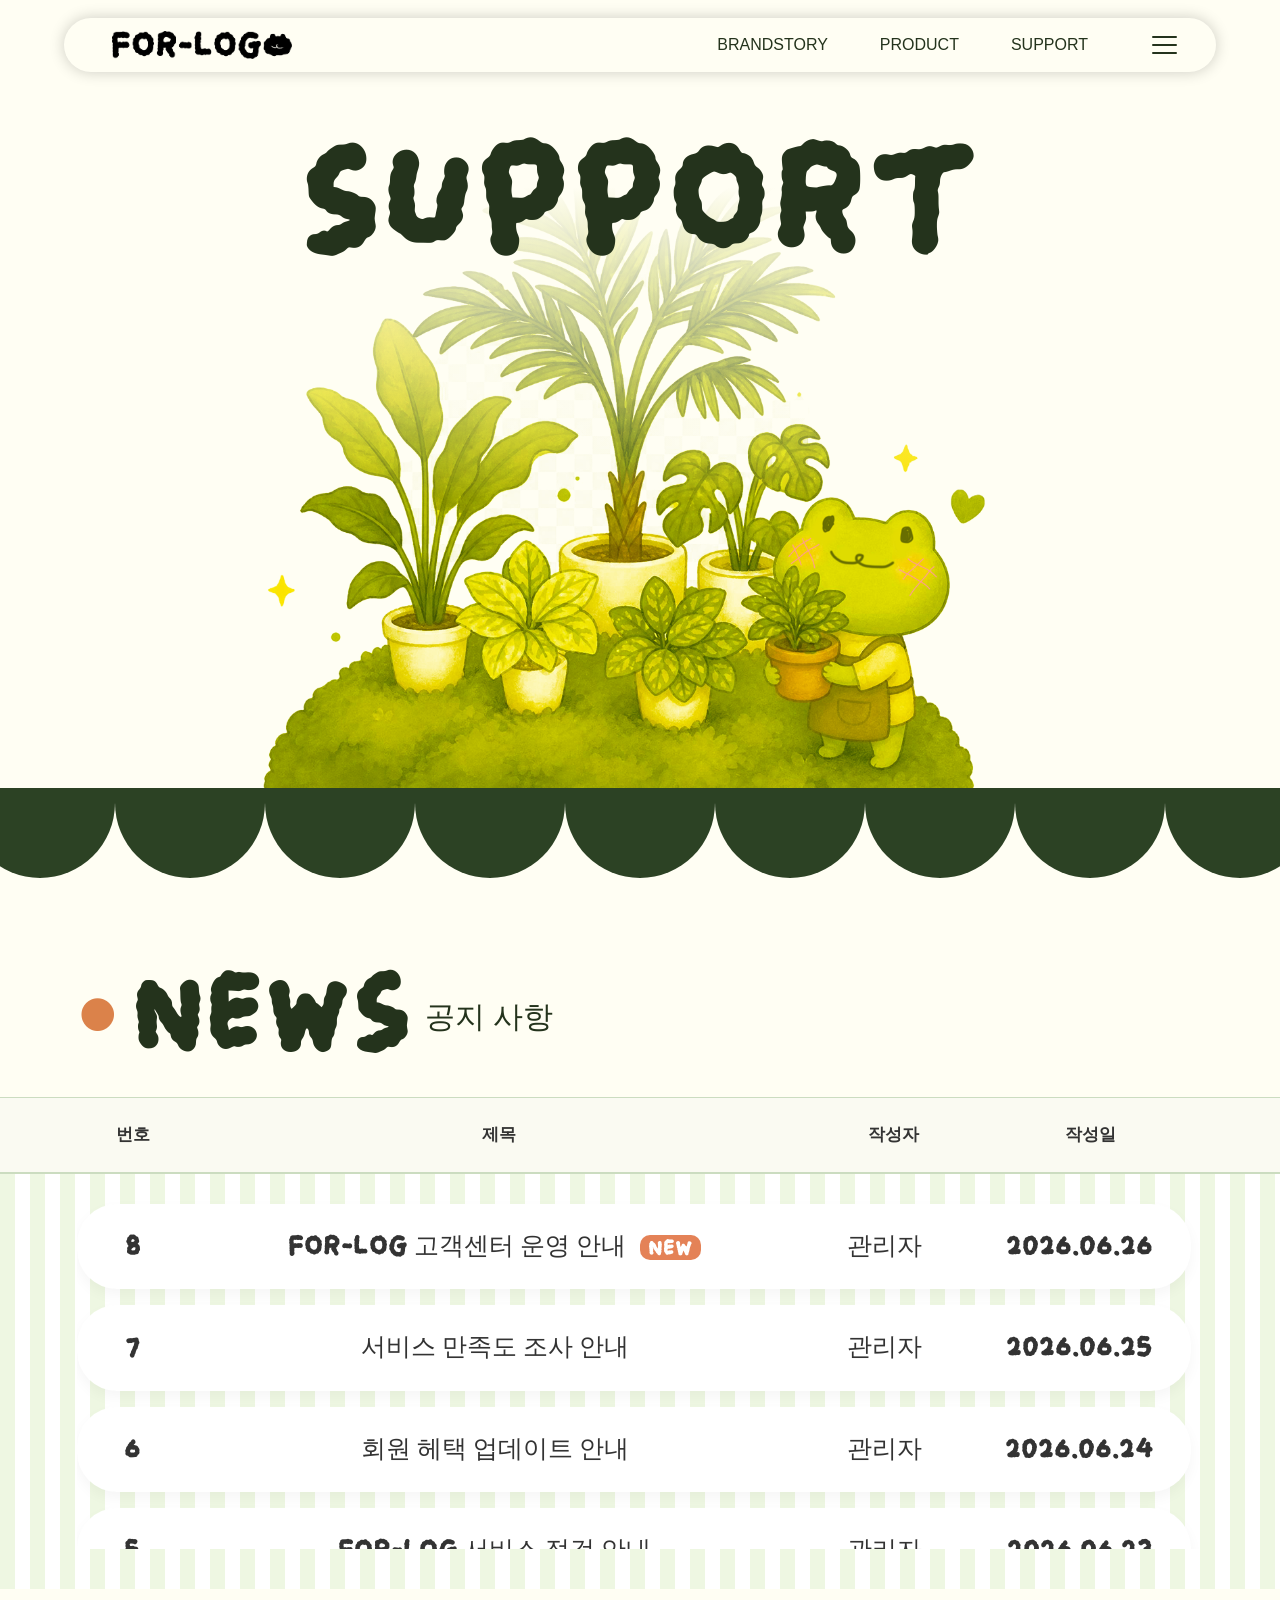
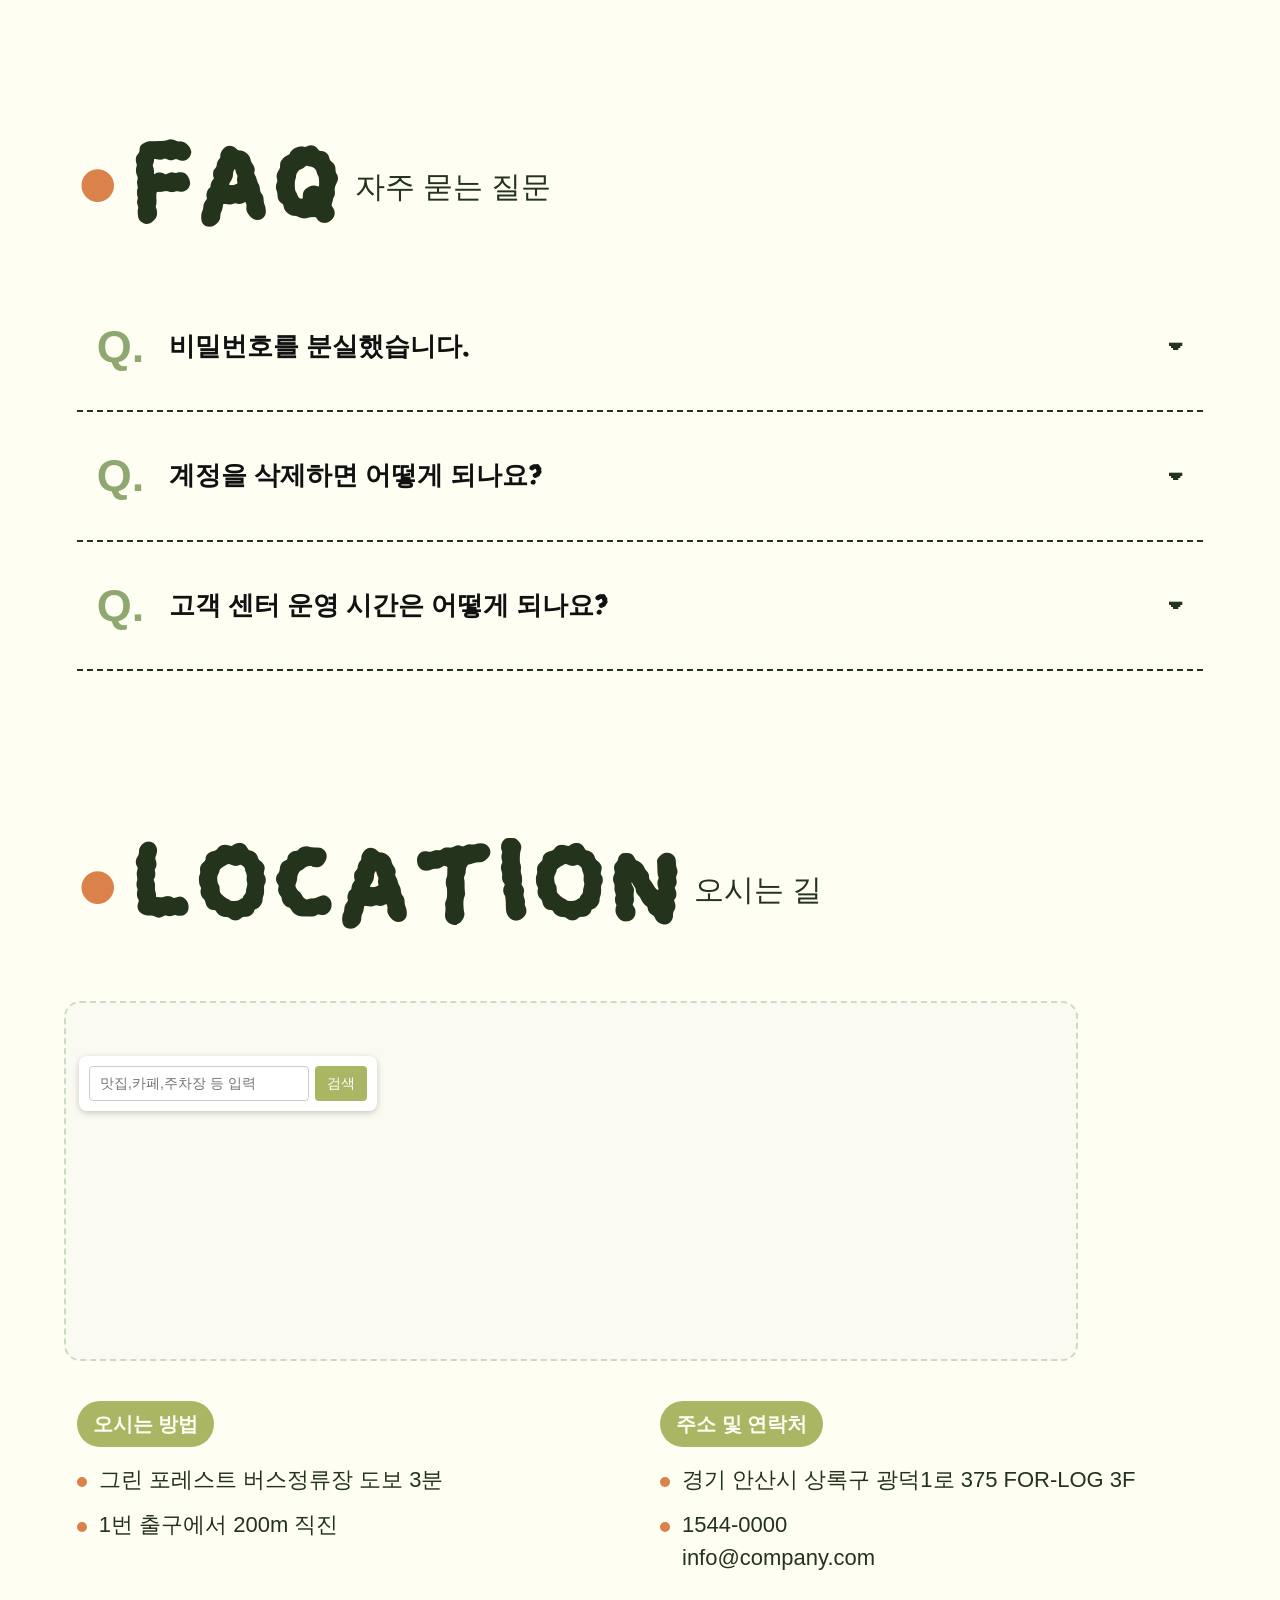
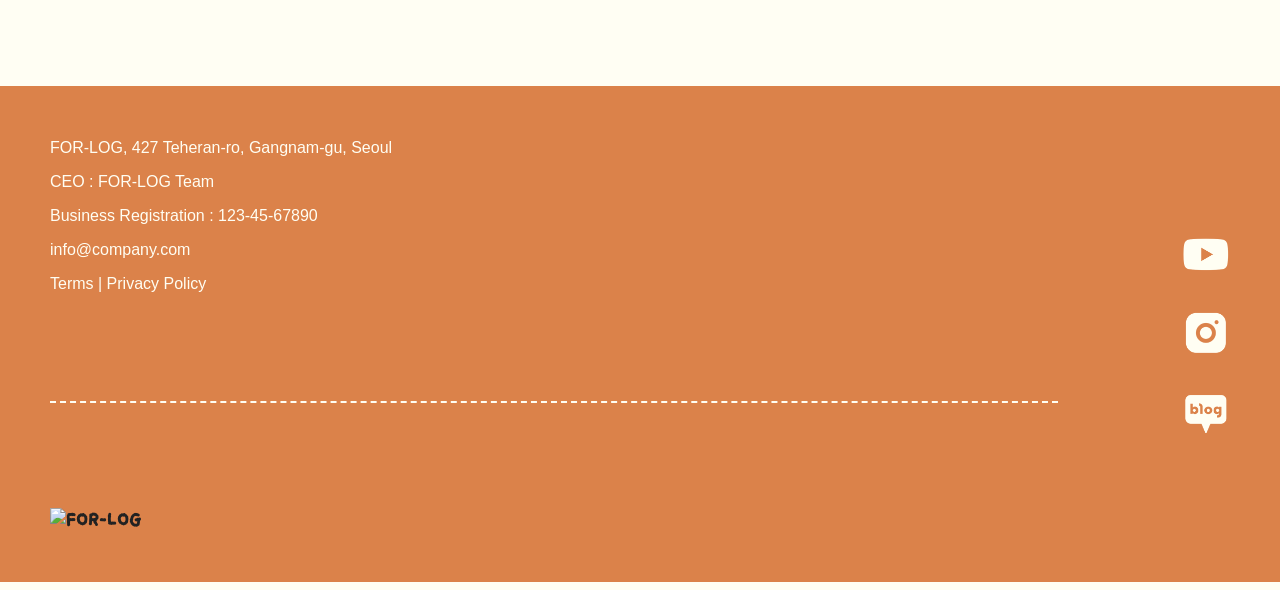
==== commit 3d362ba4: "태은" ====
--- a/support/index.html
+++ b/support/index.html
@@ -1,6 +1,5 @@
 <!DOCTYPE html>
 <html lang="ko">
-
 <head>
     <meta charset="UTF-8">
     <meta name="viewport" content="width=device-width, initial-scale=1.0">
@@ -15,45 +14,32 @@
     <!-------------- 헤더 -------------------->
     <header>
         <div class="headerInner">
-            <div class="logo"><a href="../Home/index.html"><img src="../common/img/logo(black) 2.png" alt="logo"></a>
-            </div>
+            <div class="logo"><a href="../Home/index.html"><img src="../common/img/logo(black) 2.png" alt="FOR-LOG"></a></div>
             <ul class="gnb">
                 <li><a href="../brandstory/brandstory.html">BRANDSTORY</a>
                     <ul class="snb">
-                        <li><a href="../brandstory/brandstory.html#concept">CONCEPT</a></li>
-                        <li><a href="../brandstory/brandstory.html#chologi">CHOLOGI</a></li>
+                        <li><a href="../brandstory/brandstory.html">CONCEPT</a></li>
+                        <li><a href="#">CHOLOGI</a></li>
                     </ul>
                 </li>
-                <li>
-                    <a href="../products/products_index.html">PRODUCT</a>
+                <li><a href="../products/products_index.html">PRODUCT</a>
                     <ul class="snb">
                         <li><a href="../products/products_index.html">SHOP</a></li>
                         <li><a href="../products/cart_test.html">CART</a></li>
                     </ul>
                 </li>
-                <li>
-                    <a href="../support/index.html">SUPPORT</a>
+                <li><a href="../support/index.html">SUPPORT</a>
                     <ul class="snb">
-                        <li><a href="../support/index.html#news">NEWS</a></li>
-                        <li><a href="../support/index.html#faq">FAQ</a></li>
-                        <li><a href="../support/index.html#location">LOCATION</a></li>
-                    </ul>
-                </li>
-                <li>
-                    <a href="../products/login.html">LOG IN</a>
-                    <ul class="snb">
-                        <li><a href="../products/signup.html">SIGN UP</a></li>
+                        <li><a href="#news">NEWS</a></li>
+                        <li><a href="#faq">FAQ</a></li>
+                        <li><a href="#location">LOCATION</a></li>
+                        <li><a href="#">LOG IN</a></li>
                     </ul>
                 </li>
             </ul>
-            <div class="ham">
-                <span></span>
-                <span></span>
-                <span></span>
-            </div>
+            <div class="ham"><span></span><span></span><span></span></div>
         </div>
     </header>
-
 
     <!-------------- 햄버거바 -------------------->
     <div class="dim"></div>
@@ -85,201 +71,114 @@
 
     <!-------------- 색션 1 이미지 -------------------->
     <section class="section support-hero-section">
-        <!-- 본문 제목에 직접 클래스 추가 -->
-        <h1 class="support-main-title scroll-fade">SUPPORT</h1>
+        <h1 class="support-main-title">SUPPORT</h1>
         <div class="character-img-box">
             <img src="img/character2 2.png" alt="FOR-LOG character">
         </div>
     </section>
 
-    <!--------------색션 1 물결 패턴---------------- -->
     <div class="scallop-divider"></div>
 
-    <!-------------- 색션 2 공지사항 -------------------->
+    <!-------------- 색션 3 공지사항 -------------------->
     <section class="section news-section" id="news">
-        <!-- 본문 제목에 직접 클래스 추가 -->
-        <h2 class="scroll-fade"><span class="dot">&#8226;</span> NEWS <span>공지 사항</span></h2>
+        <h2><span class="dot">&#8226;</span> NEWS <span>&#44277;&#51648; &#49324;&#54637;</span></h2>
         <div class="news-list-stripe-bg">
             <div class="news-list-wrap">
                 <div class="news-table-header-box">
                     <div class="news-table-header-inner">
-                        <div class="th-num">번호</div>
-                        <div class="th-title">제목</div>
-                        <div class="th-author">작성자</div>
-                        <div class="th-date">작성일</div>
+                        <div class="th-num">&#48264;&#54840;</div>
+                        <div class="th-title">&#51228;&#47785;</div>
+                        <div class="th-author">&#51089;&#49457;&#51088;</div>
+                        <div class="th-date">&#51089;&#49457;&#51068;</div>
                     </div>
                 </div>
                 <div class="news-table-body-inner">
-                    <div class="news-item">
-                        <div class="td-num">8</div>
-                        <div class="td-title">FOR-LOG 고객센터 운영 안내 <span class="badge-new">NEW</span></div>
-                        <div class="td-author">관리자</div>
-                        <div class="td-date">2026.06.26</div>
-                    </div>
-                    <div class="news-item">
-                        <div class="td-num">7</div>
-                        <div class="td-title">서비스 만족도 조사 안내</div>
-                        <div class="td-author">관리자</div>
-                        <div class="td-date">2026.06.25</div>
-                    </div>
-                    <div class="news-item">
-                        <div class="td-num">6</div>
-                        <div class="td-title">회원 혜택 업데이트 안내</div>
-                        <div class="td-author">관리자</div>
-                        <div class="td-date">2026.06.24</div>
-                    </div>
-                    <div class="news-item">
-                        <div class="td-num">5</div>
-                        <div class="td-title">FOR-LOG 서비스 점검 안내</div>
-                        <div class="td-author">관리자</div>
-                        <div class="td-date">2026.06.23</div>
-                    </div>
-                    <div class="news-item">
-                        <div class="td-num">4</div>
-                        <div class="td-title">개인정보처리방침 개정 안내</div>
-                        <div class="td-author">관리자</div>
-                        <div class="td-date">2026.06.15</div>
-                    </div>
-                    <div class="news-item">
-                        <div class="td-num">3</div>
-                        <div class="td-title">액세스 기능 개선 안내</div>
-                        <div class="td-author">관리자</div>
-                        <div class="td-date">2026.06.01</div>
-                    </div>
-                    <div class="news-item">
-                        <div class="td-num">2</div>
-                        <div class="td-title">모바일 앱 환경 최적화 업데이트 완료 안내</div>
-                        <div class="td-author">관리자</div>
-                        <div class="td-date">2026.05.20</div>
-                    </div>
-                    <div class="news-item">
-                        <div class="td-num">1</div>
-                        <div class="td-title">FOR-LOG 정식 서비스 오픈 가이드</div>
-                        <div class="td-author">관리자</div>
-                        <div class="td-date">2026.05.01</div>
-                    </div>
+                    <div class="news-item"><div class="td-num">8</div><div class="td-title">FOR-LOG &#44256;&#44061;&#49468;&#53552; &#50868;&#50689; &#50504;&#45236; <span class="badge-new">NEW</span></div><div class="td-author">&#44288;&#47532;&#51088;</div><div class="td-date">2026.06.26</div></div>
+                    <div class="news-item"><div class="td-num">7</div><div class="td-title">&#49436;&#48708;&#49828; &#47564;&#51313;&#46020; &#51312;&#49324; &#50504;&#45236;</div><div class="td-author">&#44288;&#47532;&#51088;</div><div class="td-date">2026.06.25</div></div>
+                    <div class="news-item"><div class="td-num">6</div><div class="td-title">&#54924;&#50896; &#54756;&#53469; &#50629;&#45936;&#51060;&#53944; &#50504;&#45236;</div><div class="td-author">&#44288;&#47532;&#51088;</div><div class="td-date">2026.06.24</div></div>
+                    <div class="news-item"><div class="td-num">5</div><div class="td-title">FOR-LOG &#49436;&#48708;&#49828; &#51216;&#44160; &#50504;&#45236;</div><div class="td-author">&#44288;&#47532;&#51088;</div><div class="td-date">2026.06.23</div></div>
+                    <div class="news-item"><div class="td-num">4</div><div class="td-title">&#44060;&#51064;&#51221;&#48372;&#52376;&#47532;&#48169;&#52840; &#44060;&#51221; &#50504;&#45236;</div><div class="td-author">&#44288;&#47532;&#51088;</div><div class="td-date">2026.06.15</div></div>
+                    <div class="news-item"><div class="td-num">3</div><div class="td-title">&#50545;&#49464;&#49828; &#44592;&#45733; &#44060;&#49440; &#50504;&#45236;</div><div class="td-author">&#44288;&#47532;&#51088;</div><div class="td-date">2026.06.01</div></div>
+                    <div class="news-item"><div class="td-num">2</div><div class="td-title">&#47784;&#48148;&#51068; &#50545; &#54872;&#44221; &#52572;&#51201;&#54868; &#50629;&#45936;&#51060;&#53944; &#50756;&#47308; &#50504;&#45236;</div><div class="td-author">&#44288;&#47532;&#51088;</div><div class="td-date">2026.05.20</div></div>
+                    <div class="news-item"><div class="td-num">1</div><div class="td-title">FOR-LOG 정식 서비스 오픈 가이드</div><div class="td-author">&#44288;&#47532;&#51088;</div><div class="td-date">2026.05.01</div></div>
                 </div>
             </div>
         </div>
     </section>
-
-    <!----------색션2 팝업 모달창-->
-    <div id="newsModal" class="news-modal">
-        <div class="news-modal-content">
-            <span class="news-modal-close">&times;</span>
-            <div class="news-modal-body">
-                <div class="modal-top-tag">
-                    <span class="modal-dot">&#8226;</span> NEWS <span>공지 사항</span>
-                </div>
-                <h3 id="modalTitle">공지사항 제목</h3>
-                <div class="modal-meta">
-                    <span>번호: <strong id="modalNum">-</strong></span>
-                    <span>작성자: <strong id="modalAuthor">-</strong></span>
-                    <span>작성일: <strong id="modalDate">-</strong></span>
-                </div>
-                <div class="modal-divider"></div>
-                <div id="modalText">공지사항 내용이 들어가는 자리입니다.</div>
-            </div>
-        </div>
-    </div>
 
     <!-------------- 색션 3 자주묻는질문답변 -------------------->
     <section class="section faq-section" id="faq">
-        <!-- 본문 제목에 직접 클래스 추가 -->
-        <h2 class="scroll-fade"><span class="dot">&#8226;</span> FAQ <span>자주 묻는 질문</span></h2>
+        <h2><span class="dot">&#8226;</span> FAQ <span>&#51088;&#51452; &#47931;&#45716; &#51656;&#47928;</span></h2>
         <div class="faq-accordion">
             <div class="faq-item">
-                <div class="faq-question"><span class="q-icon">Q.</span>
-                    <p>비밀번호를 분실했습니다.</p><span class="arrow-icon">&#9662;</span>
-                </div>
-                <div class="faq-answer"><span class="a-icon">A.</span>
-                    <p>로그인 페이지의 비밀번호 재설정 링크를 이용해 주세요. 가입하신 이메일 주소로 재설정 메일이 발송됩니다.</p>
-                </div>
+                <div class="faq-question"><span class="q-icon">Q.</span><p>비밀번호를 분실했습니다.</p><span class="arrow-icon">&#9662;</span></div>
+                <div class="faq-answer"><span class="a-icon">A.</span><p>로그인 페이지의 비밀번호 재설정 링크를 이용해 주세요. 가입하신 이메일 주소로 재설정 메일이 발송됩니다.</p></div>
             </div>
             <div class="faq-item">
-                <div class="faq-question"><span class="q-icon">Q.</span>
-                    <p>계정을 삭제하면 어떻게 되나요?</p><span class="arrow-icon">&#9662;</span>
-                </div>
-                <div class="faq-answer"><span class="a-icon">A.</span>
-                    <p>계정 정보와 저장된 기록이 영구히 삭제되므로, 중요한 데이터는 미리 백업해 두시기 바랍니다.</p>
-                </div>
+                <div class="faq-question"><span class="q-icon">Q.</span><p>계정을 삭제하면 어떻게 되나요?</p><span class="arrow-icon">&#9662;</span></div>
+                <div class="faq-answer"><span class="a-icon">A.</span><p>계정 정보와 저장된 기록이 영구히 삭제되므로, 중요한 데이터는 미리 백업해 두시기 바랍니다.</p></div>
             </div>
             <div class="faq-item">
-                <div class="faq-question"><span class="q-icon">Q.</span>
-                    <p>고객 센터 운영 시간은 어떻게 되나요?</p><span class="arrow-icon">&#9662;</span>
-                </div>
-                <div class="faq-answer"><span class="a-icon">A.</span>
-                    <p>FOR-LOG 고객 센터는 평일 10:00부터 17:00까지 운영되며, 점심시간, 주말 및 공휴일은 제외됩니다.</p>
-                </div>
+                <div class="faq-question"><span class="q-icon">Q.</span><p>고객 센터 운영 시간은 어떻게 되나요?</p><span class="arrow-icon">&#9662;</span></div>
+                <div class="faq-answer"><span class="a-icon">A.</span><p>FOR-LOG 고객 센터는 평일 10:00부터 17:00까지 운영되며, 점심시간, 주말 및 공휴일은 제외됩니다.</p></div>
             </div>
         </div>
     </section>
 
     <!-------------- 색션 4 오시는길 -------------------->
-    <section class="section location-section" id="location">
-        <!-- 本문 제목에 직접 클래스 추가 -->
-        <h2 class="scroll-fade"><span class="dot">&#8226;</span> LOCATION <span>오시는 길</span></h2>
-        <div class="wave-deco bottom-wave"></div>
-        <div style="width: min(90%, 1500px); margin: 0 auto; position: relative;">
-            <div class="map-api-box" id="map" style="margin: 40px 0;"></div>
-            <div
-                style="position: absolute; top: 55px; left: 15px; z-index: 10; display: flex; flex-direction: column; gap: 10px;">
-                <div
-                    style="background: white; padding: 10px; border-radius: 8px; box-shadow: 0 2px 6px rgba(0,0,0,0.2); display: flex; gap: 6px;">
-                    <input type="text" id="keyword" placeholder="맛집,카페,주차장 등 입력"
-                        style="border: 1px solid #ccc; padding: 6px 10px; border-radius: 4px; font-size: 14px; width: 220px;">
-                    <button onclick="searchPlaces()"
-                        style="background: var(--main-color, #2C4224); color: white; border: none; padding: 6px 12px; border-radius: 4px; cursor: pointer; font-size: 14px;">검색</button>
-                </div>
-                <div id="menu_wrap"
-                    style="background: white; border-radius: 8px; box-shadow: 0 2px 6px rgba(0,0,0,0.2); max-height: 300px; overflow-y: auto; display: none; padding: 10px; position: relative; width: 240px;">
-                    <button onclick="closePlacesList()"
-                        style="position: absolute; top: 8px; right: 10px; background: none; border: none; font-size: 16px; font-weight: bold; color: #999; cursor: pointer; z-index: 20;">✕</button>
-                    <ul id="placesList" style="list-style: none; padding: 0; margin: 20px 0 0 0;"></ul>
-                    <div id="pagination" style="margin-top: 10px; text-align: center;"></div>
-                </div>
-            </div>
-        </div>
-
-        <div class="location-info-container">
-            <div class="info-inner">
-                <div class="info-block">
-                    <div class="info-tag-title">오시는 방법</div>
-                    <div class="info-row"><span class="icon"></span>
-                        <p>그린 포레스트 버스정류장 도보 3분</p>
-                    </div>
-                    <div class="info-row"><span class="icon"></span>
-                        <p>2번 출구에서 200m 직진</p>
-                    </div>
-                </div>
-                <div class="info-block">
-                    <div class="info-tag-title">주소 및 연락처</div>
-                    <div class="info-row"><span class="icon"></span>
-                        <p>경기 안산시 상록구 광덕1로 375 FOR-LOG 3F</p>
-                    </div>
-                    <div class="info-row"><span class="icon"></span>
-                        <p>1544-0000</p>
-                    </div>
-                </div>
-            </div>
-        </div>
-    </section>
+<section class="section location-section" id="location">
+    <h2><span class="dot">&#8226;</span> LOCATION <span>오시는 길</span></h2>
+    <div class="wave-deco bottom-wave"></div>
+    
+    <div style="width: min(90%, 1500px); margin: 0 auto; position: relative;">
+        <!-- 지도가 표현되는 영역 -->
+        <div class="map-api-box" id="map" style="margin: 40px 0;"></div>
+        
+        <!-- 검색창 기능 및 결과 목록 -->
+        <div style="position: absolute; top: 55px; left: 15px; z-index: 10; display: flex; flex-direction: column; gap: 10px;">
+            <div style="background: white; padding: 10px; border-radius: 8px; box-shadow: 0 2px 6px rgba(0,0,0,0.2); display: flex; gap: 6px;">
+                <input type="text" id="keyword" placeholder="맛집,카페,주차장 등 입력" style="border: 1px solid #ccc; padding: 6px 10px; border-radius: 4px; font-size: 14px; width: 220px;">
+                <button onclick="searchPlaces()" style="background: var(--main-color, #2C4224); color: white; border: none; padding: 6px 12px; border-radius: 4px; cursor: pointer; font-size: 14px;">검색</button>
+            </div>
+            
+            <!-- 검색 결과 리스트 공간 (우측 상단 ✕ 버튼 배치) -->
+            <div id="menu_wrap" style="background: white; border-radius: 8px; box-shadow: 0 2px 6px rgba(0,0,0,0.2); max-height: 300px; overflow-y: auto; display: none; padding: 10px; position: relative; width: 240px;">
+                <button onclick="closePlacesList()" style="position: absolute; top: 8px; right: 10px; background: none; border: none; font-size: 16px; font-weight: bold; color: #999; cursor: pointer; z-index: 20;">✕</button>
+                <ul id="placesList" style="list-style: none; padding: 0; margin: 20px 0 0 0;"></ul>
+                <div id="pagination" style="margin-top: 10px; text-align: center;"></div>
+            </div>
+        </div>
+    </div>
+
+    <!-- 하단 오시는길 상세 정보 -->
+    <div class="location-info-container">
+        <div class="info-inner">
+            <div class="info-block">
+                <div class="info-tag-title">오시는 방법</div>
+                <div class="info-row"><span class="icon"></span><p>그린 포레스트 버스정류장 도보 3분</p></div>
+                <div class="info-row"><span class="icon"></span><p>1번 출구에서 200m 직진</p></div>
+            </div>
+            <div class="info-block">
+                <div class="info-tag-title">주소 및 연락처</div>
+                <div class="info-row"><span class="icon"></span><p>경기 안산시 상록구 광덕1로 375 FOR-LOG 3F</p></div>
+                <div class="info-row"><span class="icon"></span><p>1544-0000<br>info@company.com</p></div>
+            </div>
+        </div>
+    </div>
+</section>
 
     <!----------- 푸터 --------------->
     <footer>
         <div class="left">
             <div class="info">
-                <p>주소 : 서울특별시 강남구 테헤란로 427 위워크타워 10층</p>
-                <p>대표 : 김태은</p>
-                <p>사업자등록번호 : 123-45-67890</p>
-                <p>이메일 : info@company.com</p>
-                <p>이용약관 | 개인정보처리방침</p>
-                <p>© 2023 Company. All rights reserved.</p>
-            </div>
-            <div class="line">
-                <hr style="border: none; border-top: 2px dashed var(--bg-color);">
-            </div>
-            <div class="logo"><img src="../common/img/logo(white).png" alt="FOR-LOG"></div>
+                <p>FOR-LOG, 427 Teheran-ro, Gangnam-gu, Seoul</p>
+                <p>CEO : FOR-LOG Team</p>
+                <p>Business Registration : 123-45-67890</p>
+                <p>info@company.com</p>
+                <p>Terms | Privacy Policy</p>
+            </div>
+            <div class="line"><hr style="border: none; border-top: 2px dashed var(--bg-color);"></div>
+            <div class="logo"><img src="../common/d/logo(white).png" alt="FOR-LOG"></div>
         </div>
         <div class="right">
             <div class="sns">
@@ -290,14 +189,12 @@
         </div>
     </footer>
 
-    <!-------------- 마우스 커서 효과 연결 -------------------->
+    <!--  -->
     <div class="roundG4"></div>
     <script src="../products/mouseEffect.js"></script>
 
     <!------------스크립트 연결------------>
-    <script type="text/javascript"
-        src="https://dapi.kakao.com/v2/maps/sdk.js?appkey=f31372f50de7327023abf3be4282e61c&libraries=services"></script>
+    <script type="text/javascript" src="https://dapi.kakao.com/v2/maps/sdk.js?appkey=f31372f50de7327023abf3be4282e61c&libraries=services"></script>
     <script src="./support.js"></script>
 </body>
-
-</html>+</html>
--- a/support/support.css
+++ b/support/support.css
@@ -1,10 +1,229 @@
 @import url("../common/FontAndColor/FontAndColor.css");
 
-/* ==========================================================================
-   00. 글로벌 및 공통 스타일 (Global & Common)
-   ========================================================================== */
-
-/* 전역 폰트 및 배경 지정 */
+ /* -----------------------------------------
+           [헤더 영역 스타일]
+        -------------------------------------------- */
+        header {
+            width: 100%;
+            height: 90px;
+            display: flex;
+            justify-content: center;
+            align-items: center;
+            position: fixed;
+            top: 0;
+            left: 0;
+            z-index: 100;
+        }
+
+        .headerInner {
+            width: 90%;
+            height: 60%;
+            background-color: var(--bg-color);
+            border-radius: 50px;
+            display: grid;
+            grid-template-columns: 15% 80% 5%;
+            padding: 0 40px;
+            box-shadow: 0 0 15px rgba(0, 0, 0, 0.2);
+            position: relative;
+        }
+
+        .headerInner::before {
+            content: "";
+            position: absolute;
+            top: 0;
+            left: 0;
+            width: 100%;
+            height: 100%;
+            background-color: color-mix(in srgb, var(--bg-color) 90%, transparent);
+            backdrop-filter: blur(4px);
+            -webkit-backdrop-filter: blur(4px);
+            border-radius: 50px;
+            z-index: -1;
+        }
+
+        .logo {
+            display: flex;
+            justify-content: center;
+            align-items: center;
+            min-width: 250px;
+        }
+
+        .logo>a {
+            width: 75%;
+            height: 51%;
+            display: flex;
+            justify-content: center;
+            align-items: center;
+        }
+
+        .logo img {
+            width: 100%;
+            height: 100%;
+            object-fit: cover;
+        }
+
+        .gnb {
+            height: 100%;
+            display: flex;
+            justify-content: end;
+        }
+
+        .gnb>li {
+            height: 100%;
+            position: relative;
+            margin-right: 100px;
+            transition: all 0.2s;
+            font: var(--small2-font);
+            color: var(--dark-color);
+        }
+
+        .gnb>li:hover {
+            color: var(--main-color);
+        }
+
+        .gnb>li>a {
+            width: 100%;
+            height: 100%;
+            display: flex;
+            justify-content: center;
+            align-items: center;
+            transition: all 0.1s;
+        }
+
+        .snb {
+            position: absolute;
+            left: 50%;
+            transform: translateX(-50%);
+            top: 100%;
+            width: 150px;
+            background-color: color-mix(in srgb, var(--main-color) 80%, transparent);
+            backdrop-filter: blur(4px);
+            color: var(--bg-color);
+            border-radius: 0 0 15px 15px;
+            z-index: 200;
+            padding: 15px;
+            display: none;
+        }
+
+        .snb li {
+            padding: 5px 0;
+            font: var(--small2-font);
+        }
+
+        .ham {
+            width: 100%;
+            display: flex;
+            justify-content: center;
+            align-items: center;
+            flex-direction: column;
+        }
+
+        .ham span {
+            width: 25px;
+            height: 2px;
+            border-radius: 5px;
+            background-color: var(--dark-color);
+            margin: 3px 0;
+            transition: all 0.2s;
+        }
+
+        .ham:hover span:nth-child(1) {
+            transform: rotate(-26deg) translateY(3px);
+        }
+
+        .ham:hover span:nth-child(2) {
+            opacity: 0;
+        }
+
+        .ham:hover span:nth-child(3) {
+            transform: rotate(26deg) translateY(-3px);
+        }
+
+        .dim {
+            width: 100%;
+            height: 100vh;
+            background-color: color-mix(in srgb, var(--dark-color) 50%, transparent);
+            backdrop-filter: blur(4px);
+            position: fixed;
+            left: 0;
+            top: 0;
+            opacity: 0;
+            visibility: hidden;
+            transition: all 0.3s;
+            z-index: 500;
+        }
+
+        .dim.on {
+            opacity: 1;
+            visibility: visible;
+        }
+
+        .hamSideMenu {
+            width: 22rem;
+            height: 100vh;
+            background-color: var(--bg-color);
+            position: fixed;
+            right: -100%;
+            top: 0;
+            padding: 32px;
+            transition: all 0.3s;
+            z-index: 1000;
+        }
+
+        .hamSideMenu.on {
+            right: 0;
+        }
+
+        .hamGnb>li {
+            margin-top: 70px;
+            font: var(--small-font);
+            color: var(--dark-color);
+            transition: all 0.2s;
+        }
+
+        .hamGnb>li:hover {
+            color: var(--main-color);
+        }
+
+        .hamSnb {
+            display: none;
+        }
+
+        .hamSnb li {
+            margin-top: 20px;
+            font: var(--small2-font);
+            color: var(--main-color);
+        }
+
+        .close {
+            width: 20px;
+            color: var(--point-color);
+            font: var(--small-font);
+            cursor: pointer;
+            transition: all 0.2s;
+        }
+
+        .close:hover {
+            scale: 1.2;
+        }
+
+        @media(max-width:1000px) {
+            .gnb {
+                display: none;
+            }
+
+            .hamSideMenu {
+                width: 70%;
+            }
+
+            .ham {
+                align-items: end;
+            }
+        }
+
+/*--------------
+  공통적으로들어가는영역
+  -------------- */
 body,
 .support-hero-section,
 .news-section,
@@ -17,279 +236,34 @@
     background-color: var(--bg-color);
 }
 
-/* 팀 공통 레이아웃 변수 선언 */
-:root {
-    --support-content-width: 1500px;
-}
-
-
-/* ==========================================================================
-   01. 헤더 영역 (Header & Navigation)
-   ========================================================================== */
-
-/* 상단 고정 헤더 바 */
-header {
-    width: 100%;
-    height: 90px;
-    display: flex;
-    justify-content: center;
-    align-items: center;
-    position: fixed;
-    top: 0;
-    left: 0;
-    z-index: 100;
-}
-
-/* 헤더 내부 콘텐츠 감싸는 박스 (타원형 디자인) */
-.headerInner {
-    width: 90%;
-    height: 60%;
-    background-color: var(--bg-color);
-    border-radius: 50px;
-    display: grid;
-    grid-template-columns: 15% 80% 5%;
-    padding: 0 40px;
-    box-shadow: 0 0 15px rgba(0, 0, 0, 0.2);
-    position: relative;
-}
-
-/* 헤더 뒷배경 블러(Blur) 및 반투명 효과 */
-.headerInner::before {
-    content: "";
-    position: absolute;
-    top: 0;
-    left: 0;
-    width: 100%;
-    height: 100%;
-    background-color: color-mix(in srgb, var(--bg-color) 90%, transparent);
-    backdrop-filter: blur(4px);
-    -webkit-backdrop-filter: blur(4px);
-    border-radius: 50px;
-    z-index: -1;
-}
-
-/* 로고 영역 */
-.headerInner .logo {
-    display: flex;
-    justify-content: center;
-    align-items: center;
-    min-width: 0;
-    overflow: hidden;
-}
-
-.headerInner .logo > a {
-    width: min(100%, 180px);
-    height: auto;
-    display: flex;
-    justify-content: center;
-    align-items: center;
-}
-
-.headerInner .logo img {
-    display: block;
-    width: 100%;
-    height: auto;
-    object-fit: contain;
-}
-
-/* 메인 네비게이션 (GNB) */
-.gnb {
-    height: 100%;
-    display: flex;
-    justify-content: end;
-}
-
-.gnb > li {
-    height: 100%;
-    position: relative;
-    margin-right: 100px;
-    transition: all 0.2s;
-    font: var(--small2-font);
-    color: var(--dark-color);
-}
-
-.gnb > li:hover {
-    color: var(--main-color);
-}
-
-.gnb > li > a {
-    width: 100%;
-    height: 100%;
-    display: flex;
-    justify-content: center;
-    align-items: center;
-    transition: all 0.1s;
-}
-
-/* 서브 네비게이션 (SNB - 드롭다운) */
-.snb {
-    position: absolute;
-    left: 50%;
-    transform: translateX(-50%);
-    top: 100%;
-    width: 150px;
-    background-color: color-mix(in srgb, var(--main-color) 80%, transparent);
-    backdrop-filter: blur(4px);
-    color: var(--bg-color);
-    border-radius: 0 0 15px 15px;
-    z-index: 200;
-    padding: 15px;
-    display: none;
-}
-
-.snb li {
-    padding: 5px 0;
-    font: var(--small2-font);
-}
-
-
-/* ==========================================================================
-   02. 모바일 햄버거 메뉴 & 사이드 바 (Hamburger & Sidebar)
-   ========================================================================== */
-
-/* 햄버거 아이콘 버튼 */
-.ham {
-    width: 100%;
-    display: flex;
-    justify-content: center;
-    align-items: center;
-    flex-direction: column;
-}
-
-.ham span {
-    width: 25px;
-    height: 2px;
-    border-radius: 5px;
-    background-color: var(--dark-color);
-    margin: 3px 0;
-    transition: all 0.2s;
-}
-
-/* 햄버거 호버 시 크로스(X) 애니메이션 */
-.ham:hover span:nth-child(1) {
-    transform: rotate(-26deg) translateY(3px);
-}
-
-.ham:hover span:nth-child(2) {
-    opacity: 0;
-}
-
-.ham:hover span:nth-child(3) {
-    transform: rotate(26deg) translateY(-3px);
-}
-
-/* 메뉴 열렸을 때 뒷배경 어둡게 처리 (Dim) */
-.dim {
-    width: 100%;
-    height: 100vh;
-    background-color: color-mix(in srgb, var(--dark-color) 50%, transparent);
-    backdrop-filter: blur(4px);
-    position: fixed;
-    left: 0;
-    top: 0;
-    opacity: 0;
-    visibility: hidden;
-    transition: all 0.3s;
-    z-index: 500;
-}
-
-.dim.on {
-    opacity: 1;
-    visibility: visible;
-}
-
-/* 우측 슬라이드 인 모바일 사이드 메뉴 */
-.hamSideMenu {
-    width: 22rem;
-    height: 100vh;
-    background-color: var(--bg-color);
-    position: fixed;
-    right: -100%;
-    top: 0;
-    padding: 32px;
-    transition: all 0.3s;
-    z-index: 1000;
-}
-
-.hamSideMenu.on {
-    right: 0;
-}
-
-/* 사이드 메뉴 내부 리스트 (GNB / SNB) */
-.hamGnb > li {
-    margin-top: 70px;
-    font: var(--small-font);
-    color: var(--dark-color);
-    transition: all 0.2s;
-}
-
-.hamGnb > li:hover {
-    color: var(--main-color);
-}
-
-.hamSnb {
-    display: none;
-}
-
-.hamSnb li {
-    margin-top: 20px;
-    font: var(--small2-font);
-    color: var(--main-color);
-}
-
-/* 사이드 메뉴 닫기 버튼 */
-.close {
-    width: 20px;
-    color: var(--point-color);
-    font: var(--small-font);
-    cursor: pointer;
-    transition: all 0.2s;
-}
-
-.close:hover {
-    scale: 1.2;
-}
-
-
-/* ==========================================================================
-   03. 공통 섹션 타이틀 (Section Title Components)
-   ========================================================================== */
-
-/* 대제목 스타일 (공지사항, FAQ, 오시는길 등) */
+/* --------- 
+    색션 1 이미지
+--------------*/
 .section h2 {
-    width: 90%;
-    max-width: var(--support-content-width);
     font-size: 100px;
     font-weight: 900;
     color: var(--dark-color);
     display: flex;
     align-items: center;
     gap: 12px;
-    margin: 60px auto 24px;
-    padding: 0;
+    margin: 30px;
     text-align: left;
-}
-
-/* 타이틀 옆 포인트 점(.) */
+    max-width: 1700px;
+}
+
 .section h2 .dot {
     color: var(--point-color);
     font-size: 120px;
     line-height: 1;
-    margin-left: 0;
-}
-
-/* 타이틀 내부 보조 설명 텍스트 */
+    margin-left: 20%;
+}
+
 .section h2 span {
     font-size: 30px;
     font-weight: normal;
     color: var(--dark-color);
     margin-top: 8px;
 }
-
-
-/* ==========================================================================
-   04. 섹션 1: 비주얼 히어로 영역 (Hero Section)
-   ========================================================================== */
 
 .support-hero-section {
     text-align: center;
@@ -297,12 +271,11 @@
     padding-bottom: 0;
     position: relative;
     overflow: hidden;
-    min-height: 1120px;
-}
-
-/* 대형 메인 타이틀 텍스트 */
+    min-height: 1200px;
+}
+
 .support-main-title {
-    font-size: 180px;
+    font-size: 200px;
     font-weight: 100;
     color: var(--dark-color);
     margin-bottom: 0;
@@ -310,7 +283,6 @@
     z-index: 3;
 }
 
-/* 중앙 캐릭터 일러스트 박스 */
 .character-img-box {
     width: 100%;
     max-width: 100%;
@@ -318,34 +290,29 @@
     position: absolute;
     bottom: 0;
     left: 50%;
-    transform: translateX(-50%);
+    transform: translateX(-35%);
     z-index: 1;
     pointer-events: none;
 }
 
 .character-img-box img {
-    display: block;
-    width: 94%;
-    max-width: 1650px;
+    width: 100%;
+    max-width: 1800px;
     height: auto;
-    margin: 0 auto;
-    object-fit: contain;
-}
-
-/* 상단 그라데이션 오버레이 (자연스러운 배경 페이드) */
+}
+
 .character-img-box::before {
     content: "";
     position: absolute;
     top: 0;
     left: 0;
     width: 100%;
-    height: 390px;
+    height: 450px;
     background: linear-gradient(to bottom, var(--bg-color) 20%, rgba(255, 254, 243, 0) 100%);
     z-index: 2;
     pointer-events: none;
 }
 
-/* 섹션 경계면 물결 모양 디바이더 (SVG 패턴 활용) */
 .scallop-divider {
     width: 100%;
     height: 90px;
@@ -353,23 +320,17 @@
     background-repeat: repeat-x;
     background-size: 150px 90px;
     background-position: top center;
-    margin-top: -82px;
-    position: relative;
+    margin-top: -45px;
     z-index: 3;
-    background-color: var(--bg-color); /* 물결 뒤쪽 빈 공간 채움 */
-    background-blend-mode: normal;
-}
-
-
-/* ==========================================================================
-   05. 섹션 2: 공지사항 리스트 영역 (Notice Section)
-   ========================================================================== */
-
-.news-section {
-    scroll-margin-top: 110px;
-}
-
-/* 화면 전체 너비의 스트라이프 배경 원단 효과 */
+
+    background-color: var(--bg-color); /* 물결 뒤쪽 빈 공간을 본문 배경색으로 채웁니다 */
+    background-blend-mode: normal;      /* 배경 이미지와 색상이 섞이지 않고 깔끔하게 겹치도록 설정합니다 */
+}
+
+
+/* ------------
+     색션 2 공지사항
+-----------------*/
 .news-list-stripe-bg {
     width: 100vw;
     margin-left: calc(-50vw + 50%);
@@ -384,7 +345,6 @@
     box-sizing: border-box;
 }
 
-/* 리스트 상단 테이블 헤더 바 */
 .news-table-header-box {
     width: 100%;
     background-color: #fafaf2;
@@ -394,7 +354,6 @@
     top: -15px;
 }
 
-/* 테이블의 열(Column) 4분할 그리드 규격 공통 설정 */
 .news-table-header-inner,
 .news-item {
     display: grid;
@@ -402,39 +361,26 @@
 }
 
 .news-table-header-inner {
-    width: 90%;
-    max-width: var(--support-content-width);
+    width: 95%;
+    max-width: 1800px;
     margin: 0 auto;
     padding: 24px 0;
 }
 
 .news-table-header-inner > div {
-    font-family: "Malgun Gothic", "맑은 고딕", Apple SD Gothic Neo, sans-serif;
     font-size: 17px;
     font-weight: bold;
     color: #333;
     text-align: center;
 }
 
-/* 리스트 본문 컨테이너 (스크롤 포함) */
 .news-table-body-inner {
-    width: 90%;
-    max-width: var(--support-content-width);
+    width: 95%;
+    max-width: 1800px;
     margin: 0 auto;
     padding: 15px 0 0 0;
-    max-height: 360px;
-    overflow-y: auto;
-    padding-right: 12px;
-    scrollbar-width: thin;
-    scrollbar-color: var(--main-color) rgba(170, 182, 100, 0.18);
-}
-
-/* 맞춤 커스텀 스크롤바 (Webkit 전용) */
-.news-table-body-inner::-webkit-scrollbar { width: 10px; }
-.news-table-body-inner::-webkit-scrollbar-track { background: rgba(170, 182, 100, 0.18); border-radius: 999px; }
-.news-table-body-inner::-webkit-scrollbar-thumb { background: var(--main-color); border-radius: 999px; }
-
-/* 공지사항 개별 항목(Row) 카드 스타일 */
+}
+
 .news-item {
     align-items: center;
     background-color: #ffffff;
@@ -451,17 +397,11 @@
 }
 
 .news-item > div {
-    font-family: "Malgun Gothic", "맑은 고딕", Apple SD Gothic Neo, sans-serif;
     text-align: center;
     color: #333;
-    font-size: 22px;
-}
-
-.news-item > .td-title {
-    font-weight: 500;
-}
-
-/* NEW 아이콘 배지 */
+    font-size: 25px;
+}
+
 .badge-new {
     background-color: #e48257;
     color: white;
@@ -472,134 +412,19 @@
     margin-left: 8px;
 }
 
-
-/* ==========================================================================
-   06. 공지사항 모달 팝업 디자인 (Notice Modal Detail)
-   ========================================================================== */
-
-/* 모달 전체 스크린 오버레이 */
-.news-modal {
-    display: none; 
-    position: fixed;
-    z-index: 2000; 
-    left: 0;
-    top: 0;
-    width: 100%;
-    height: 100%;
-    overflow: auto;
-    background-color: color-mix(in srgb, var(--dark-color) 50%, transparent);
-    backdrop-filter: blur(4px); 
-    -webkit-backdrop-filter: blur(4px);
-}
-
-/* 모달 실제 팝업창 바디 */
-.news-modal-content {
-    background-color: var(--bg-color); 
-    margin: 5% auto; 
-    padding: 50px 45px; 
-    border: 2px solid color-mix(in srgb, var(--dark-color) 20%, transparent); 
-    border-radius: 40px; 
-    width: 92%;                   
-    max-width: 900px; 
-    box-shadow: 0 15px 35px rgba(0, 0, 0, 0.15);
-    position: relative;
-    animation: slideUpModal 0.3s cubic-bezier(0.25, 1, 0.5, 1);
-}
-
-/* 위로 부드럽게 올라오는 모달 애니메이션 */
-@keyframes slideUpModal {
-    from { opacity: 0; transform: translateY(30px); }
-    to { opacity: 1; transform: translateY(0); }
-}
-
-/* 모달 우측 상단 ✕ 닫기 버튼 */
-.news-modal-close {
-    position: absolute;
-    top: 25px;
-    right: 35px;
-    color: var(--point-color); 
-    font-size: 38px;
-    font-weight: bold;
-    cursor: pointer;
-    transition: all 0.2s;
-}
-
-.news-modal-close:hover {
-    color: var(--main-color);
-    transform: scale(1.2);
-}
-
-/* 모달 내부 서브/미니 태그 레이아웃 */
-.modal-top-tag {
-    font: var(--small2-font);
-    font-weight: bold;
-    color: var(--main-color);
-    margin-bottom: 20px;
-    display: flex;
-    align-items: center;
-    gap: 6px;
-}
-
-.modal-top-tag .modal-dot { color: var(--point-color); font-size: 22px; }
-.modal-top-tag span { font-size: 13px; color: var(--dark-color); opacity: 0.6; font-weight: normal; }
-
-/* 모달창 내부 공지사항 제목 */
-.news-modal-body h3 {
-    font-family: "Malgun Gothic", "맑은 고딕", Apple SD Gothic Neo, sans-serif;
-    font-size: 28px; 
-    font-weight: bold;
-    color: var(--dark-color);
-    margin: 0 0 20px 0;
-    line-height: 1.4;
-    word-break: keep-all;
-}
-
-/* 작성 정보 메타 영역 (날짜, 작성자 등) */
-.modal-meta {
-    display: flex;
-    gap: 20px;
-    font-family: "Malgun Gothic", "맑은 고딕", Apple SD Gothic Neo, sans-serif;
-    font-size: 15px;
-    color: var(--dark-color);
-    opacity: 0.8;
-    background-color: color-mix(in srgb, var(--dark-color) 3%, transparent); 
-    padding: 12px 24px;
-    border-radius: 15px;
-}
-
-.modal-meta strong { color: var(--main-color); font-weight: 600; }
-.modal-divider { height: 1px; background: repeating-linear-gradient(90deg, var(--main-color), var(--main-color) 4px, transparent 4px, transparent 8px); margin: 30px 0; opacity: 0.4; }
-
-/* 모달 본문 텍스트 디테일 */
-#modalText {
-    font-family: "Malgun Gothic", "맑은 고딕", Apple SD Gothic Neo, sans-serif;
-    font-size: 17px; 
-    font-weight: normal;
-    color: var(--dark-color);
-    line-height: 1.8;
-    min-height: 280px; 
-    padding: 5px;
-    word-break: break-all;
-}
-
-#modalText p { margin-bottom: 16px; }
-#modalText strong { font-family: "Malgun Gothic", "맑은 고딕", Apple SD Gothic Neo, sans-serif; font-weight: bold; color: var(--main-color); }
-
-
-/* ==========================================================================
-   07. 섹션 3: 자주 묻는 질문 아코디언 영역 (FAQ Section)
-   ========================================================================== */
+/* -----------
+    색션 3 자주묻는질문답변
+----------------- */
 
 .faq-section {
-    scroll-margin-top: 110px;
-    margin-top: 120px;
+    margin-top: 140px;
     margin-bottom: 140px;
     box-sizing: border-box;
 }
 
 .faq-accordion {
-    width: 90%;
-    max-width: var(--support-content-width);
+    width: 100%;
+    max-width: 1700px;
     margin: 20px auto 0 auto;
 }
 
@@ -608,7 +433,6 @@
     padding: 10px 0;
 }
 
-/* 질문 블록 (클릭바) */
 .faq-question {
     display: flex;
     align-items: center;
@@ -622,7 +446,6 @@
     background-color: rgba(44, 66, 36, 0.03);
 }
 
-/* Q & A 타이포 로고 스타일 */
 .faq-question .q-icon,
 .faq-answer .a-icon {
     font-size: 45px;
@@ -631,18 +454,21 @@
     font-family: "Arial Black", sans-serif;
 }
 
-.faq-question .q-icon { color: #8fa872; }
-.faq-answer .a-icon { color: var(--point-color); }
+.faq-question .q-icon {
+    color: #8fa872;
+}
+
+.faq-answer .a-icon {
+    color: var(--point-color);
+}
 
 .faq-question p {
-    font-family: "Malgun Gothic", "맑은 고딕", Apple SD Gothic Neo, sans-serif;
     font-size: 26px;
     font-weight: bold;
     color: #111111;
     margin: 0;
 }
 
-/* 우측 아코디언 개폐 화살표 아이콘 */
 .faq-question .arrow-icon {
     margin-left: auto;
     font-size: 32px;
@@ -651,65 +477,38 @@
     transition: transform 0.3s ease;
 }
 
-.faq-item.active .faq-question .arrow-icon { 
-    transform: rotate(180deg); 
-}
-
-/* 
-   ✨ [완전 수정] 기본 상태 (닫혀있을 때) 
-   - 닫힐 때 부드럽게 사라지도록 속성들을 최적화했습니다.
-*/
 .faq-answer {
-    display: flex;
+    display: none;
     align-items: flex-start;
+    padding: 15px 20px 50px 20px;
     background-color: rgba(250, 250, 242, 0.5);
-    
-    /* 닫혀있을 때 높이와 여백을 모두 0으로 꽉 닫아줍니다 */
-    max-height: 0;
-    overflow: hidden;
-    opacity: 0;
-    padding: 0 20px; /* 위아래 패딩을 0으로 만들어 줍니다 */
-    
-    /* 닫힐 때 부드럽게 처리하는 핵심 트랜지션 효과 */
-    transition: max-height 0.35s cubic-bezier(0.4, 0, 0.2, 1), 
-                padding 0.35s cubic-bezier(0.4, 0, 0.2, 1), 
-                opacity 0.2s ease;
 }
 
 .faq-answer p {
-    font-family: "Malgun Gothic", "맑은 고딕", Apple SD Gothic Neo, sans-serif;
     font-size: 22px;
-    font-weight: normal;
     color: #444444;
     line-height: 1.7;
     margin: 0;
     padding-top: 12px;
 }
 
-/* 
-   ✨ [완전 수정] 활성화 상태 (열렸을 때)
-   - max-height를 너무 크지 않게(400px 정도로) 잡아야 닫힐 때 딜레이가 안 생깁니다.
-*/
 .faq-item.active .faq-answer {
-    max-height: 400px;            /* 일반적인 답변 글 길이에 맞춰 400px로 최적화 */
-    padding: 15px 20px 50px 20px; /* 열렸을 때 정상 패딩 적용 */
-    opacity: 1;
-}
-
-
-/* ==========================================================================
-   08. 섹션 4: 오시는 길 지도 API 및 상세 위치 영역 (Location Section)
-   ========================================================================== */
-
+    display: flex;
+}
+
+.faq-item.active .faq-question .arrow-icon {
+    transform: rotate(180deg);
+}
+
+/* -------------
+   색션 4 오시는길 
+ ----------------*/
 .location-section {
-    scroll-margin-top: 110px;
-    padding-bottom: 100px;
-}
-
-/* 지도 표시 박스 프레임 */
+    padding-bottom: 120px;
+}
+
 .map-api-box {
-    width: 90%;
-    max-width: var(--support-content-width);
+    width: min(90%, 1500px);
     height: 360px;
     margin: 40px auto;
     border: 2px dashed #cbdcc0;
@@ -717,25 +516,20 @@
     background: #fafaf2;
 }
 
-/* 지도 하단 오프라인 정보 상세 컨테이너 */
 .location-info-container {
-    width: 90%;
-    max-width: var(--support-content-width);
+    width: min(90%, 1500px);
     margin: 0 auto;
 }
 
 .info-inner {
     display: flex;
     gap: 40px;
-    justify-content: center;
 }
 
 .info-block {
     flex: 1;
-    max-width: 680px;
-}
-
-/* 정보 구분 태그 (주소, 고객센터 등) */
+}
+
 .info-tag-title {
     display: inline-block;
     margin-bottom: 16px;
@@ -746,7 +540,6 @@
     font: var(--small-font);
 }
 
-/* 개별 한 줄 정보 단위 정보행 */
 .info-row {
     display: flex;
     gap: 12px;
@@ -755,7 +548,6 @@
     color: var(--dark-color);
 }
 
-/* 텍스트 앞 왼쪽 포인트 도트 불릿 기호 */
 .info-row .icon {
     width: 10px;
     height: 10px;
@@ -771,96 +563,72 @@
     font-family: "Malgun Gothic", Dotum, AppleSDGothicNeo, sans-serif !important;
 }
 
-/* 리스트 및 페이지네이션 기본 제어 숨김 처리 */
-#pagination { display: none !important; }
-#placesList, #placesList h5, #placesList span {
-    font-family: "Malgun Gothic", Dotum, AppleSDGothicNeo, sans-serif !important;
-}
-
-
-/* --------------------------------------------------------------------------
-   08-1. 지도 API 내부 카카오맵 전용 커스텀 오버레이 말풍선 디자인
-   -------------------------------------------------------------------------- */
-
-/* 말풍선 전체 랩 */
+/* ===================================================
+   ⭐ [수정완료] 글자 겹침 방지 및 크기 확장 말풍선 디자인 
+====================================================== */
+
+/* 말풍선 전체 박스 (가로 폭을 340px로 넉넉하게 늘려 가독성 확보) */
 .map-overlay-box {
     position: relative;
-    width: 310px;
-    background: var(--bg-color);
+    width: 340px;
+    background: #fff;
     border-radius: 8px;
     box-shadow: 0 4px 12px rgba(0,0,0,0.15);
-    border: 1px solid color-mix(in srgb, var(--main-color) 20%, transparent);
+    border: 1px solid #cbdcc0;
     font-family: "Malgun Gothic", sans-serif;
     overflow: visible; 
 }
 
-/* 말풍선 우측 상단 ✕ 닫기 버튼 스타일 */
-.map-overlay-box .overlay-close-btn {
-    position: absolute;
-    top: 10px;
-    right: 14px;
-    font-size: 15px;
-    font-weight: bold;
-    color: var(--bg-color);
-    cursor: pointer;
-    transition: transform 0.2s ease, opacity 0.2s ease;
-    z-index: 10;
-}
-
-.map-overlay-box .overlay-close-btn:hover {
-    opacity: 0.8;
-    transform: scale(1.15);
-}
-
-/* 아래쪽 말풍선 촉 기호 화살표 꼬리 */
+/* 아래쪽 말풍선 꼬리표 삼각형 */
 .map-overlay-box::after {
     content: '';
     position: absolute;
     bottom: -10px;
     left: 50%;
     transform: translateX(-50%);
-    border-top: 10px solid var(--bg-color);
+    border-top: 10px solid #fff;
     border-left: 8px solid transparent;
     border-right: 8px solid transparent;
     border-bottom: 0 solid transparent;
     filter: drop-shadow(0 2px 2px rgba(0,0,0,0.1));
 }
 
-/* 오버레이 상단 타이틀 바 */
+/* 상단 초록색 타이틀 바 */
 .map-overlay-box .overlay-header {
-    background: var(--main-color);
+    background: #006644;
     padding: 10px 14px;
     border-radius: 7px 7px 0 0;
 }
 
+/* FOR-LOG 로고 타이틀 스타일 */
 .map-overlay-box .overlay-title {
-    color: var(--bg-color);
+    color: #fff;
     font-weight: bold;
     font-size: 15px;
     letter-spacing: 0.5px;
 }
 
-/* 오버레이 하단 알맹이 정보 구성 레이아웃 */
+/* 하단 콘텐츠 영역 정렬 */
 .map-overlay-box .overlay-body {
     display: flex;
     padding: 14px;
     gap: 14px;
-    background: var(--bg-color);
+    background: #fff;
     border-radius: 0 0 7px 7px;
     align-items: center;
 }
 
-/* 로고 프레임 썸네일 박스 */
+/* 왼쪽 개구리(smile 1.png) 상자 규격조정 */
 .map-overlay-box .overlay-img {
     width: 65px;
     height: 65px;
     flex: 0 0 auto;
-    border: 1px solid color-mix(in srgb, var(--dark-color) 10%, transparent);
+    border: 1px solid #eee;
     border-radius: 4px;
     display: flex;
     align-items: center;
     justify-content: center;
-    background: var(--bg-color);
+    background: #fff;
     overflow: hidden;
 }
 
@@ -870,7 +638,7 @@
     object-fit: contain;
 }
 
-/* 우측 텍스트 정보 영역 분할 */
+/* 오른쪽 설명 주소창 영역 (텍스트 잘림 현상 제거) */
 .map-overlay-box .overlay-content {
     flex: 1;
     display: flex;
@@ -882,97 +650,213 @@
 .map-overlay-box .overlay-content p {
     margin: 0 0 4px 0 !important; 
     line-height: 1.4;
-    white-space: normal; /* 자동 개행 확보 */
-}
-
-.map-overlay-box .overlay-content .addr { font-size: 13px; font-weight: bold; color: var(--dark-color); }
-.map-overlay-box .overlay-content .sub { font-size: 11px; color: var(--dark-color); opacity: 0.6; }
-.map-overlay-box .overlay-content .lnk { font-size: 11px; color: var(--main-color); text-decoration: underline; margin-top: 2px; font-weight: bold; }
-
-
-/* ==========================================================================
-   09. 푸터 영역 스타일 (Footer Section)
-   ========================================================================== */
-
-footer {
-    width: 100%;
-    height: 31rem;
-    background-color: var(--point-color);
-    padding: 50px;
-    display: flex;
-    justify-content: space-between;
-}
-
-/* 푸터 좌측 정보 필드 */
-footer .left {
-    display: flex;
-    flex-direction: column;
-    gap: 30px;
-    justify-content: space-between;
-    width: 70rem;
-}
-
-footer .logo {
-    width: 80%;
-    max-width: 760px;
-}
-
-footer .logo > img {
+    white-space: normal; /* 글자가 박스 안에서 자연스럽게 줄바꿈되도록 수정 */
+}
+
+.map-overlay-box .overlay-content .addr {
+    font-size: 13px;
+    font-weight: bold;
+    color: #333;
+}
+
+.map-overlay-box .overlay-content .sub {
+    font-size: 11px;
+    color: #666;
+}
+
+.map-overlay-box .overlay-content .lnk {
+    font-size: 11px;
+    color: #006644;
+    text-decoration: underline;
+    margin-top: 2px;
+    font-weight: bold;
+}
+
+/* 페이지네이션 및 목록 리스트 공통 폰트 지정 유지 */
+#pagination {
+    display: none !important;
+}
+#placesList,
+#placesList h5,
+#placesList span {
+    font-family: "Malgun Gothic", Dotum, AppleSDGothicNeo, sans-serif !important;
+}
+
+ /* -----------------------------------------
+           [푸터 영역 스타일]
+        -------------------------------------------- */
+        footer {
+            width: 100%;
+            height: 31rem;
+            background-color: var(--point-color);
+            padding: 50px;
+            display: flex;
+            justify-content: space-between;
+        }
+
+        footer .left {
+            display: flex;
+            flex-direction: column;
+            gap: 30px;
+            justify-content: space-between;
+            width: 70rem;
+        }
+
+        footer .info {
+            font: var(--small2-font);
+            color: var(--bg-color);
+            display: flex;
+            flex-direction: column;
+            gap: 10px;
+        }
+
+        footer .line {
+            width: 90%;
+        }
+
+        footer .logo {
+            width: 80%;
+        }
+
+        footer .logo>img {
+            width: 100%;
+        }
+
+        footer .right {
+            display: flex;
+            flex-direction: column;
+            gap: 60px;
+            align-items: center;
+            justify-content: center;
+        }
+
+        footer .sns {
+            display: flex;
+            flex-direction: column;
+            gap: 30px;
+            align-items: center;
+        }
+
+        footer .right>img,
+        footer .sns img {
+            width: 3rem;
+            cursor: pointer;
+        }
+
+        /* -----------------------------------------
+           [반응형 영역 스타일]
+        -------------------------------------------- */
+    @media (max-width: 1000px) {
+        .gnb {
+            display: none;
+        }
+
+        .hamSideMenu {
+            width: 70%;
+        }
+
+        .ham {
+            align-items: flex-end;
+        }
+
+        .headerInner {
+            grid-template-columns: 1fr 48px;
+        }
+
+        .section h2 {
+            font-size: 54px;
+            flex-wrap: wrap;
+        }
+
+        .section h2 .dot {
+            margin-left: 0;
+            font-size: 72px;
+        }
+
+        .support-main-title {
+            font-size: 92px;
+        }
+
+        .support-hero-section {
+            min-height: 720px;
+        }
+
+        .news-table-header-inner,
+        .news-item {
+            grid-template-columns: 15% 50% 15% 20%;
+        }
+
+        .news-item > div {
+            font-size: 16px;
+        }
+
+        .info-inner,
+        footer {
+            flex-direction: column;
+        }
+
+        footer {
+            height: auto;
+            gap: 40px;
+        }
+
+        .left {
+            width: 100%;
+        }
+
+        .sns {
+            flex-direction: row;
+        }
+   }
+
+.news-table-body-inner {
+    max-height: 360px;
+    overflow-y: auto;
+    padding-right: 12px;
+    scrollbar-width: thin;
+    scrollbar-color: var(--main-color) rgba(170, 182, 100, 0.18);
+}
+
+.news-table-body-inner::-webkit-scrollbar {
+    width: 10px;
+}
+
+.news-table-body-inner::-webkit-scrollbar-track {
+    background: rgba(170, 182, 100, 0.18);
+    border-radius: 999px;
+}
+
+.news-table-body-inner::-webkit-scrollbar-thumb {
+    background: var(--main-color);
+    border-radius: 999px;
+}
+
+.headerInner .logo {
+    min-width: 0;
+    overflow: hidden;
+}
+
+.headerInner .logo > a {
+    width: min(100%, 180px);
+    height: auto;
+}
+
+.headerInner .logo img,
+footer .logo > img,
+.right .sns img {
     display: block;
-    width: 100%;
     height: auto;
     object-fit: contain;
 }
 
-footer .line {
-    width: 90%;
-}
-
-footer .info {
-    font: var(--small2-font);
-    color: var(--bg-color);
-    display: flex;
-    flex-direction: column;
-    gap: 10px;
-}
-
-/* 푸터 우측 및 SNS 아이콘 배치 링크 영역 */
-footer .right {
-    display: flex;
-    flex-direction: column;
-    gap: 60px;
-    align-items: center;
-    justify-content: center;
-}
-
-footer .sns {
-    display: flex;
-    flex-direction: column;
-    gap: 30px;
-    align-items: center;
-}
-
-footer .right > img,
-footer .sns img {
-    display: block;
-    width: 3rem;
-    height: auto;
-    cursor: pointer;
-    object-fit: contain;
+footer .logo {
+    max-width: 760px;
 }
 
 .right .sns img {
     max-width: 3rem;
 }
 
-
-/* ==========================================================================
-   10. 반응형 레이아웃 미디어 쿼리 (Responsive Media Queries)
-   ========================================================================== */
-
-/* --------------------------------------------------------------------------
-   [1] 데스크톱 소형 & 태블릿 가로 (Max-width: 1280px)
-   -------------------------------------------------------------------------- */
 @media (max-width: 1280px) {
     .headerInner {
         grid-template-columns: 220px 1fr 48px;
@@ -984,11 +868,298 @@
     }
 
     .support-main-title {
+        font-size: 150px;
+    }
+
+    .support-hero-section {
+        min-height: 920px;
+    }
+
+    .character-img-box {
+        transform: translateX(-42%);
+    }
+
+    .section h2 .dot {
+        margin-left: 8%;
+    }
+}
+
+@media (max-width: 1000px) {
+    .headerInner {
+        grid-template-columns: minmax(120px, 220px) 1fr 48px;
+        height: 58%;
+    }
+
+    .headerInner .logo {
+        justify-content: flex-start;
+    }
+
+    .headerInner .logo > a {
+        width: 170px;
+    }
+
+    .support-hero-section {
+        min-height: 720px;
+        padding-top: 110px;
+    }
+
+    .character-img-box {
+        transform: translateX(-48%);
+    }
+
+    .character-img-box img {
+        width: 115%;
+        max-width: 1200px;
+    }
+
+    .news-table-body-inner {
+        max-height: 300px;
+    }
+
+    footer .logo {
+        width: min(100%, 520px);
+    }
+
+    .right .sns {
+        flex-direction: row;
+        justify-content: center;
+    }
+}
+
+@media (max-width: 768px) {
+    .headerInner {
+        width: 92%;
+        grid-template-columns: 1fr 44px;
+        padding: 0 20px;
+    }
+
+    .headerInner .logo > a {
+        width: 145px;
+    }
+
+    .support-main-title {
+        font-size: 72px;
+    }
+
+    .support-hero-section {
+        min-height: 560px;
+    }
+
+    .character-img-box {
+        left: 50%;
+        transform: translateX(-50%);
+    }
+
+    .character-img-box img {
+        width: 140%;
+        max-width: 900px;
+    }
+
+    .section h2 {
+        margin: 24px 18px;
+        gap: 8px;
+        font-size: 44px;
+    }
+
+    .section h2 .dot {
+        font-size: 58px;
+        margin-left: 0;
+    }
+
+    .section h2 span {
+        width: 100%;
+        margin-left: 44px;
+        font-size: 18px;
+    }
+
+    .news-table-header-inner,
+    .news-item {
+        grid-template-columns: 14% 50% 18% 18%;
+    }
+
+    .news-table-header-inner > div,
+    .news-item > div {
+        font-size: 13px;
+    }
+
+    .td-title,
+    .news-item > div:nth-child(2) {
+        white-space: nowrap;
+        overflow: hidden;
+        text-overflow: ellipsis;
+    }
+
+    .faq-question p {
+        font-size: 18px;
+    }
+
+    .faq-answer p {
+        font-size: 16px;
+    }
+
+    .info-inner {
+        gap: 24px;
+    }
+
+    .info-row {
+        font-size: 16px;
+    }
+
+    footer {
+        padding: 40px 28px;
+    }
+
+    footer .logo {
+        width: min(100%, 360px);
+    }
+}
+
+@media (max-width: 480px) {
+    .headerInner .logo > a {
+        width: 120px;
+    }
+
+    .support-main-title {
+        font-size: 54px;
+    }
+
+    .support-hero-section {
+        min-height: 430px;
+    }
+
+    .character-img-box img {
+        width: 155%;
+    }
+
+    .news-list-stripe-bg {
+        padding-bottom: 28px !important;
+    }
+
+    .news-table-header-inner,
+    .news-table-body-inner {
+        width: 96%;
+    }
+
+    .news-item {
+        min-width: 520px;
+    }
+
+    .news-table-body-inner {
+        overflow: auto;
+    }
+
+    .faq-question {
+        padding: 16px 12px;
+    }
+
+    footer .logo {
+        width: min(100%, 280px);
+    }
+
+    .right .sns img {
+        width: 2.4rem;
+    }
+}
+
+/* final layout balance tweaks */
+:root {
+    --support-content-width: 1500px;
+}
+
+.support-main-title {
+    font-size: 180px;
+}
+
+.support-hero-section {
+    min-height: 1120px;
+}
+
+.character-img-box {
+    left: 50%;
+    transform: translateX(-50%);
+}
+
+.character-img-box img {
+    width: 94%;
+    max-width: 1650px;
+    margin: 0 auto;
+}
+
+.character-img-box::before {
+    height: 390px;
+}
+
+.scallop-divider {
+    margin-top: -82px;
+    position: relative;
+}
+
+.section h2 {
+    width: 90%;
+    max-width: var(--support-content-width);
+    margin: 60px auto 24px;
+    padding: 0;
+}
+
+.section h2 .dot {
+    margin-left: 0;
+}
+
+.news-table-header-inner,
+.news-table-body-inner,
+.faq-accordion,
+.location-info-container,
+.map-api-box {
+    max-width: var(--support-content-width);
+}
+
+.news-table-header-inner,
+.news-table-body-inner {
+    width: 90%;
+}
+
+.faq-accordion,
+.location-info-container {
+    width: 90%;
+}
+
+.map-api-box {
+    width: 90%;
+}
+
+.news-section,
+.faq-section,
+.location-section {
+    scroll-margin-top: 110px;
+}
+
+.faq-section {
+    margin-top: 120px;
+}
+
+.location-section {
+    padding-bottom: 100px;
+}
+
+.info-inner {
+    justify-content: center;
+}
+
+.info-block {
+    max-width: 680px;
+}
+
+@media (max-width: 1280px) {
+    .support-main-title {
         font-size: 136px;
     }
 
     .support-hero-section {
         min-height: 860px;
+    }
+
+    .character-img-box {
+        transform: translateX(-50%);
     }
 
     .character-img-box img {
@@ -1013,44 +1184,17 @@
     }
 }
 
-/* --------------------------------------------------------------------------
-   [2] 일반 태블릿 세로 규격 (Max-width: 1000px)
-   -------------------------------------------------------------------------- */
 @media (max-width: 1000px) {
-    /* 내비게이션 바 전환 및 모바일 전용 UI 켜짐 */
-    .gnb {
-        display: none;
-    }
-
-    .hamSideMenu {
-        width: 70%;
-    }
-
-    .ham {
-        align-items: flex-end;
-    }
-
-    .headerInner {
-        grid-template-columns: minmax(120px, 220px) 1fr 48px;
-        height: 58%;
-    }
-
-    .headerInner .logo {
-        justify-content: flex-start;
-    }
-
-    .headerInner .logo > a {
-        width: 170px;
-    }
-
-    /* 메인 비주얼 반응형 크기 조절 */
     .support-main-title {
         font-size: 86px;
     }
 
     .support-hero-section {
         min-height: 680px;
-        padding-top: 110px;
+    }
+
+    .character-img-box {
+        transform: translateX(-50%);
     }
 
     .character-img-box img {
@@ -1062,7 +1206,6 @@
         margin-top: -64px;
     }
 
-    /* 레이아웃 폭 일괄 공통 조절 */
     .section h2,
     .news-table-header-inner,
     .news-table-body-inner,
@@ -1071,65 +1214,15 @@
     .map-api-box {
         width: 90%;
     }
-
-    .news-table-header-inner,
-    .news-item {
-        grid-template-columns: 15% 50% 15% 20%;
-    }
-
-    .news-item > div {
-        font-size: 16px;
-    }
-
-    .news-table-body-inner {
-        max-height: 300px;
-    }
-
-    /* 정보 하단 레이아웃을 세로(column) 배치로 흐름 변환 */
-    .info-inner,
-    footer {
-        flex-direction: column;
-    }
-
-    footer {
-        height: auto;
-        gap: 40px;
-    }
-
-    .left {
-        width: 100%;
-    }
-
-    footer .logo {
-        width: min(100%, 520px);
-    }
-
-    .right .sns {
-        flex-direction: row;
-        justify-content: center;
-    }
-}
-
-/* --------------------------------------------------------------------------
-   [3] 대형 모바일 & 스마트폰 가로 (Max-width: 768px)
-   -------------------------------------------------------------------------- */
+}
+
 @media (max-width: 768px) {
-    .headerInner {
-        width: 92%;
-        grid-template-columns: 1fr 44px;
-        padding: 0 20px;
-    }
-
-    .headerInner .logo > a {
-        width: 145px;
-    }
-
     .support-main-title {
         font-size: 66px;
     }
 
     .support-hero-section {
-        min-height: 560px;
+        min-height: 520px;
     }
 
     .character-img-box img {
@@ -1145,47 +1238,15 @@
         margin-top: -58px;
     }
 
-    /* 섹션 대제목 모바일화 */
     .section h2 {
         width: 92%;
         margin: 44px auto 18px;
-        gap: 8px;
-        font-size: 44px;
-    }
-
-    .section h2 .dot {
-        font-size: 58px;
     }
 
     .section h2 span {
         width: auto;
         margin-left: 0;
-        font-size: 18px;
-    }
-
-    /* 공지사항 목록 압축 및 말줄임표 처리 */
-    .news-table-header-inner,
-    .news-item {
-        grid-template-columns: 14% 50% 18% 18%;
-    }
-
-    .news-table-header-inner > div,
-    .news-item > div {
-        font-size: 13px;
-    }
-
-    .td-title,
-    .news-item > div:nth-child(2) {
-        white-space: nowrap;
-        overflow: hidden;
-        text-overflow: ellipsis;
-    }
-
-    /* 글자 크기 축소 */
-    .faq-question p { font-size: 18px; }
-    .faq-answer p { font-size: 16px; }
-    .info-inner { gap: 24px; }
-    .info-row { font-size: 16px; }
+    }
 
     .news-table-header-inner,
     .news-table-body-inner,
@@ -1194,24 +1255,9 @@
     .map-api-box {
         width: 92%;
     }
-
-    footer {
-        padding: 40px 28px;
-    }
-
-    footer .logo {
-        width: min(100%, 360px);
-    }
-}
-
-/* --------------------------------------------------------------------------
-   [4] 초소형 스마트폰 세로 일반 (Max-width: 480px)
-   -------------------------------------------------------------------------- */
+}
+
 @media (max-width: 480px) {
-    .headerInner .logo > a {
-        width: 120px;
-    }
-
     .support-main-title {
         font-size: 50px;
     }
@@ -1226,24 +1272,6 @@
 
     .scallop-divider {
         margin-top: -52px;
-    }
-
-    .news-list-stripe-bg {
-        padding-bottom: 28px !important;
-    }
-
-    /* 화면이 너무 작을 때 공지사항 테이블 가로 스크롤 생성 */
-    .news-table-header-inner,
-    .news-table-body-inner {
-        width: 94%;
-    }
-
-    .news-item {
-        min-width: 520px;
-    }
-
-    .news-table-body-inner {
-        overflow: auto;
     }
 
     .section h2 {
@@ -1257,35 +1285,4 @@
     .map-api-box {
         width: 94%;
     }
-
-    .faq-question {
-        padding: 16px 12px;
-    }
-
-    footer .logo {
-        width: min(100%, 280px);
-    }
-
-    .right .sns img {
-        width: 2.4rem;
-    }
-}
-
-
-/* ==========================================================================
-   11. 스크롤 애니메이션 클래스 스타일
-   ========================================================================== */
-
-.scroll-fade {
-    opacity: 0 !important;
-    transform: translateY(40px) !important;
-    /* cubic-bezier를 사용하여 끝에서 살짝 쫀득하고 부드럽게 멈추는 고급 애니메이션 구현 */
-    transition: opacity 0.9s ease, transform 0.9s cubic-bezier(0.25, 1, 0.5, 1) !important;
-    will-change: opacity, transform;
-}
-
-/* 감지 시 원래 위치로 복구 */
-.scroll-fade.show {
-    opacity: 1 !important;
-    transform: translateY(0) !important;
-}+}
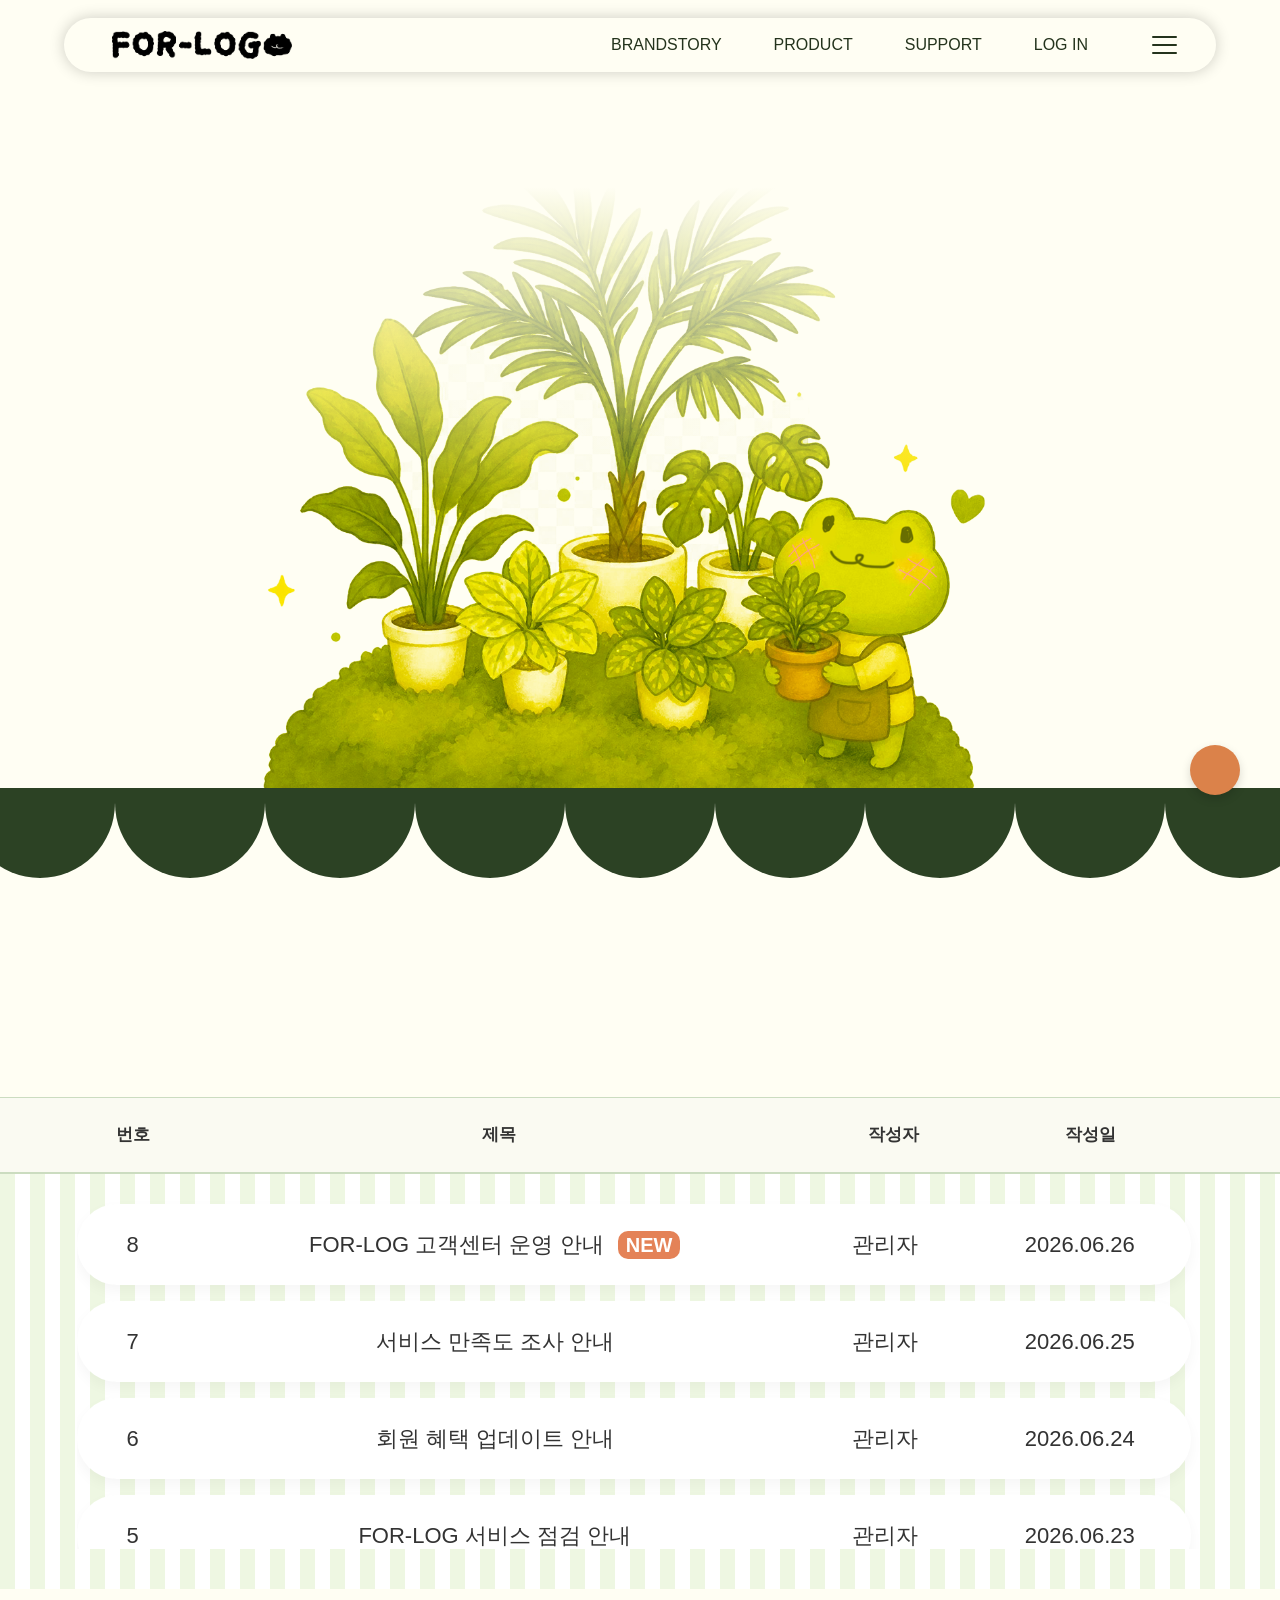
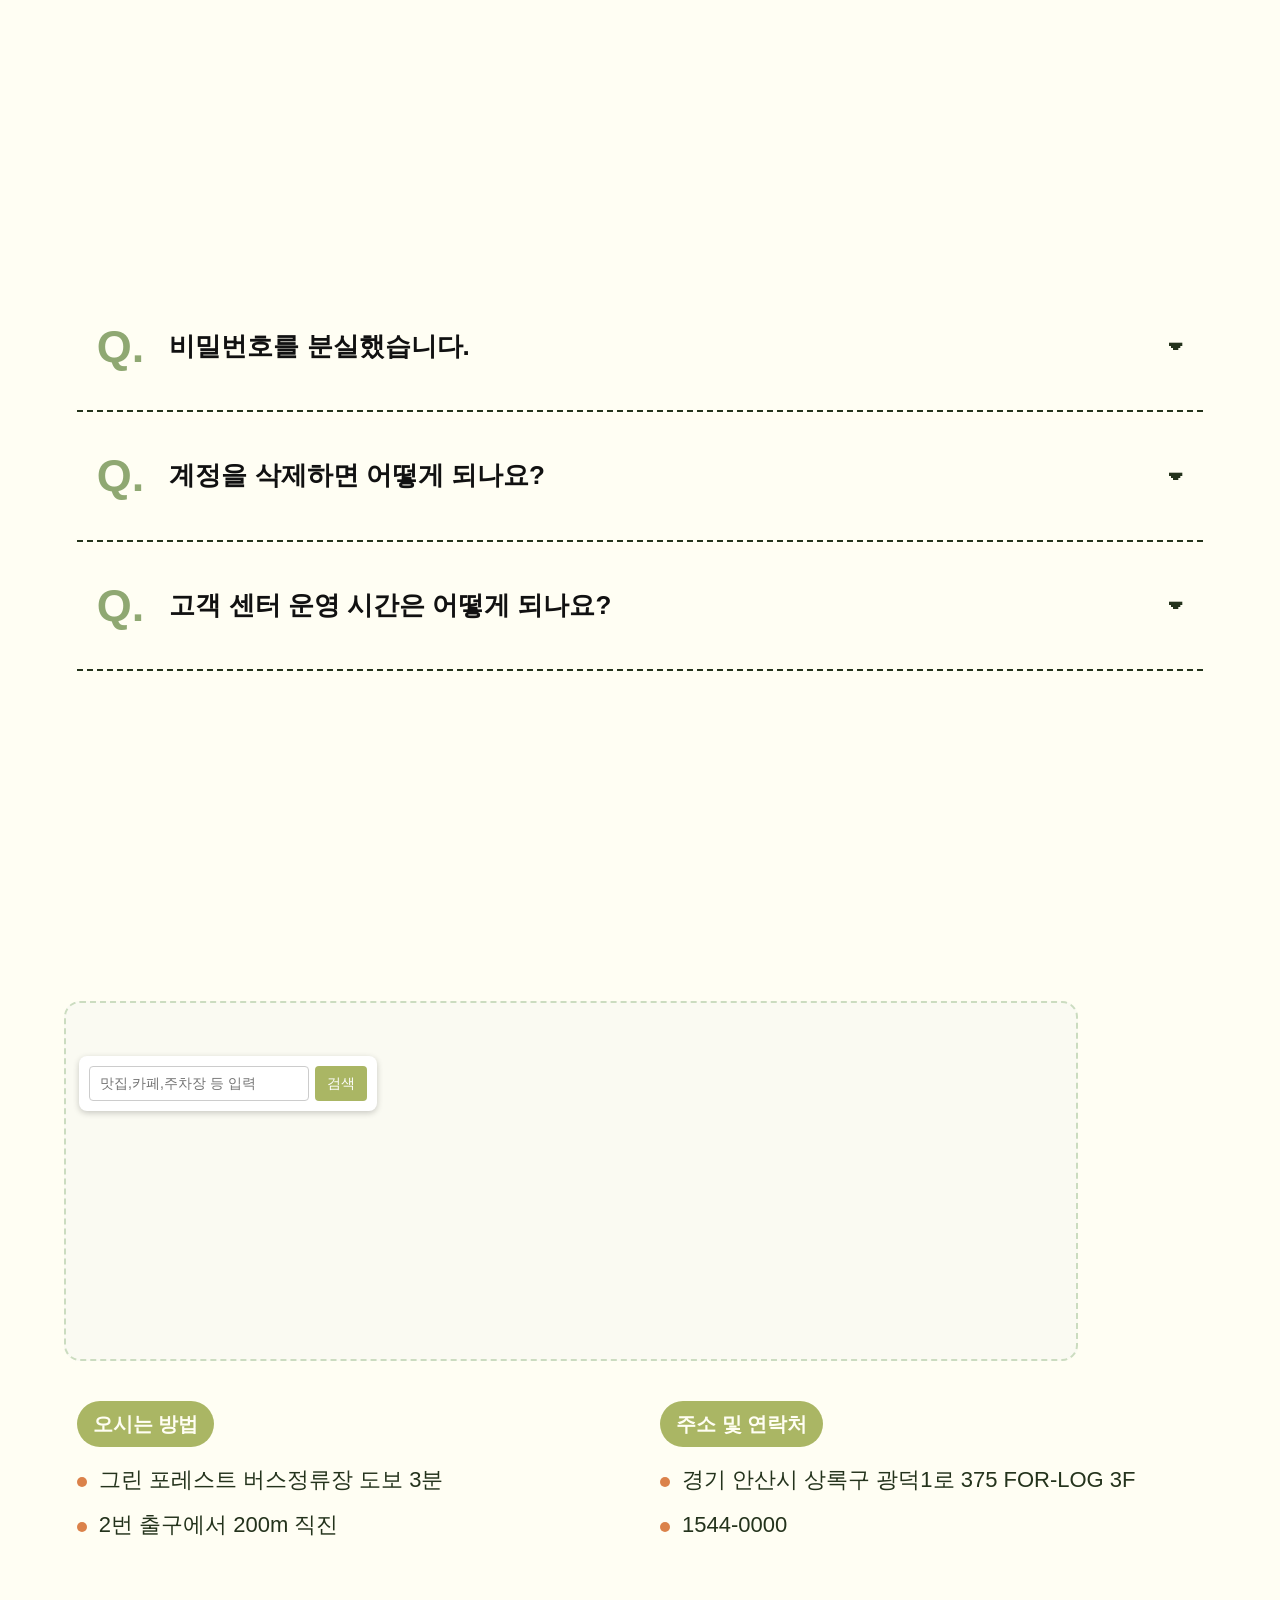
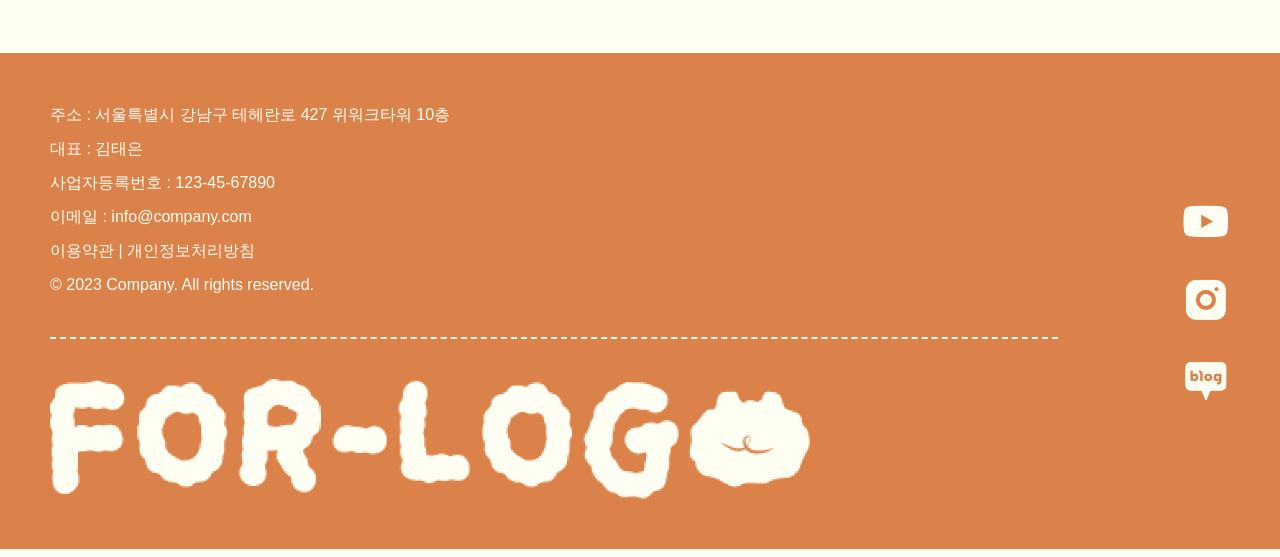
==== commit 737efb5f: "새로운태은" ====
--- a/support/index.html
+++ b/support/index.html
@@ -1,5 +1,6 @@
 <!DOCTYPE html>
 <html lang="ko">
+
 <head>
     <meta charset="UTF-8">
     <meta name="viewport" content="width=device-width, initial-scale=1.0">
@@ -14,32 +15,45 @@
     <!-------------- 헤더 -------------------->
     <header>
         <div class="headerInner">
-            <div class="logo"><a href="../Home/index.html"><img src="../common/img/logo(black) 2.png" alt="FOR-LOG"></a></div>
+            <div class="logo"><a href="../Home/index.html"><img src="../common/img/logo(black) 2.png" alt="logo"></a>
+            </div>
             <ul class="gnb">
                 <li><a href="../brandstory/brandstory.html">BRANDSTORY</a>
                     <ul class="snb">
-                        <li><a href="../brandstory/brandstory.html">CONCEPT</a></li>
-                        <li><a href="#">CHOLOGI</a></li>
+                        <li><a href="../brandstory/brandstory.html#concept">CONCEPT</a></li>
+                        <li><a href="../brandstory/brandstory.html#chologi">CHOLOGI</a></li>
                     </ul>
                 </li>
-                <li><a href="../products/products_index.html">PRODUCT</a>
+                <li>
+                    <a href="../products/products_index.html">PRODUCT</a>
                     <ul class="snb">
                         <li><a href="../products/products_index.html">SHOP</a></li>
                         <li><a href="../products/cart_test.html">CART</a></li>
                     </ul>
                 </li>
-                <li><a href="../support/index.html">SUPPORT</a>
+                <li>
+                    <a href="../support/index.html">SUPPORT</a>
                     <ul class="snb">
-                        <li><a href="#news">NEWS</a></li>
-                        <li><a href="#faq">FAQ</a></li>
-                        <li><a href="#location">LOCATION</a></li>
-                        <li><a href="#">LOG IN</a></li>
+                        <li><a href="../support/index.html#news">NEWS</a></li>
+                        <li><a href="../support/index.html#faq">FAQ</a></li>
+                        <li><a href="../support/index.html#location">LOCATION</a></li>
+                    </ul>
+                </li>
+                <li>
+                    <a href="../products/login.html">LOG IN</a>
+                    <ul class="snb">
+                        <li><a href="../products/signup.html">SIGN UP</a></li>
                     </ul>
                 </li>
             </ul>
-            <div class="ham"><span></span><span></span><span></span></div>
+            <div class="ham">
+                <span></span>
+                <span></span>
+                <span></span>
+            </div>
         </div>
     </header>
+
 
     <!-------------- 햄버거바 -------------------->
     <div class="dim"></div>
@@ -71,114 +85,201 @@
 
     <!-------------- 색션 1 이미지 -------------------->
     <section class="section support-hero-section">
-        <h1 class="support-main-title">SUPPORT</h1>
+        <!-- 본문 제목에 직접 클래스 추가 -->
+        <h1 class="support-main-title scroll-fade">SUPPORT</h1>
         <div class="character-img-box">
             <img src="img/character2 2.png" alt="FOR-LOG character">
         </div>
     </section>
 
+    <!--------------색션 1 물결 패턴---------------- -->
     <div class="scallop-divider"></div>
 
-    <!-------------- 색션 3 공지사항 -------------------->
+    <!-------------- 색션 2 공지사항 -------------------->
     <section class="section news-section" id="news">
-        <h2><span class="dot">&#8226;</span> NEWS <span>&#44277;&#51648; &#49324;&#54637;</span></h2>
+        <!-- 본문 제목에 직접 클래스 추가 -->
+        <h2 class="scroll-fade"><span class="dot">&#8226;</span> NEWS <span>공지 사항</span></h2>
         <div class="news-list-stripe-bg">
             <div class="news-list-wrap">
                 <div class="news-table-header-box">
                     <div class="news-table-header-inner">
-                        <div class="th-num">&#48264;&#54840;</div>
-                        <div class="th-title">&#51228;&#47785;</div>
-                        <div class="th-author">&#51089;&#49457;&#51088;</div>
-                        <div class="th-date">&#51089;&#49457;&#51068;</div>
+                        <div class="th-num">번호</div>
+                        <div class="th-title">제목</div>
+                        <div class="th-author">작성자</div>
+                        <div class="th-date">작성일</div>
                     </div>
                 </div>
                 <div class="news-table-body-inner">
-                    <div class="news-item"><div class="td-num">8</div><div class="td-title">FOR-LOG &#44256;&#44061;&#49468;&#53552; &#50868;&#50689; &#50504;&#45236; <span class="badge-new">NEW</span></div><div class="td-author">&#44288;&#47532;&#51088;</div><div class="td-date">2026.06.26</div></div>
-                    <div class="news-item"><div class="td-num">7</div><div class="td-title">&#49436;&#48708;&#49828; &#47564;&#51313;&#46020; &#51312;&#49324; &#50504;&#45236;</div><div class="td-author">&#44288;&#47532;&#51088;</div><div class="td-date">2026.06.25</div></div>
-                    <div class="news-item"><div class="td-num">6</div><div class="td-title">&#54924;&#50896; &#54756;&#53469; &#50629;&#45936;&#51060;&#53944; &#50504;&#45236;</div><div class="td-author">&#44288;&#47532;&#51088;</div><div class="td-date">2026.06.24</div></div>
-                    <div class="news-item"><div class="td-num">5</div><div class="td-title">FOR-LOG &#49436;&#48708;&#49828; &#51216;&#44160; &#50504;&#45236;</div><div class="td-author">&#44288;&#47532;&#51088;</div><div class="td-date">2026.06.23</div></div>
-                    <div class="news-item"><div class="td-num">4</div><div class="td-title">&#44060;&#51064;&#51221;&#48372;&#52376;&#47532;&#48169;&#52840; &#44060;&#51221; &#50504;&#45236;</div><div class="td-author">&#44288;&#47532;&#51088;</div><div class="td-date">2026.06.15</div></div>
-                    <div class="news-item"><div class="td-num">3</div><div class="td-title">&#50545;&#49464;&#49828; &#44592;&#45733; &#44060;&#49440; &#50504;&#45236;</div><div class="td-author">&#44288;&#47532;&#51088;</div><div class="td-date">2026.06.01</div></div>
-                    <div class="news-item"><div class="td-num">2</div><div class="td-title">&#47784;&#48148;&#51068; &#50545; &#54872;&#44221; &#52572;&#51201;&#54868; &#50629;&#45936;&#51060;&#53944; &#50756;&#47308; &#50504;&#45236;</div><div class="td-author">&#44288;&#47532;&#51088;</div><div class="td-date">2026.05.20</div></div>
-                    <div class="news-item"><div class="td-num">1</div><div class="td-title">FOR-LOG 정식 서비스 오픈 가이드</div><div class="td-author">&#44288;&#47532;&#51088;</div><div class="td-date">2026.05.01</div></div>
+                    <div class="news-item">
+                        <div class="td-num">8</div>
+                        <div class="td-title">FOR-LOG 고객센터 운영 안내 <span class="badge-new">NEW</span></div>
+                        <div class="td-author">관리자</div>
+                        <div class="td-date">2026.06.26</div>
+                    </div>
+                    <div class="news-item">
+                        <div class="td-num">7</div>
+                        <div class="td-title">서비스 만족도 조사 안내</div>
+                        <div class="td-author">관리자</div>
+                        <div class="td-date">2026.06.25</div>
+                    </div>
+                    <div class="news-item">
+                        <div class="td-num">6</div>
+                        <div class="td-title">회원 혜택 업데이트 안내</div>
+                        <div class="td-author">관리자</div>
+                        <div class="td-date">2026.06.24</div>
+                    </div>
+                    <div class="news-item">
+                        <div class="td-num">5</div>
+                        <div class="td-title">FOR-LOG 서비스 점검 안내</div>
+                        <div class="td-author">관리자</div>
+                        <div class="td-date">2026.06.23</div>
+                    </div>
+                    <div class="news-item">
+                        <div class="td-num">4</div>
+                        <div class="td-title">개인정보처리방침 개정 안내</div>
+                        <div class="td-author">관리자</div>
+                        <div class="td-date">2026.06.15</div>
+                    </div>
+                    <div class="news-item">
+                        <div class="td-num">3</div>
+                        <div class="td-title">액세스 기능 개선 안내</div>
+                        <div class="td-author">관리자</div>
+                        <div class="td-date">2026.06.01</div>
+                    </div>
+                    <div class="news-item">
+                        <div class="td-num">2</div>
+                        <div class="td-title">모바일 앱 환경 최적화 업데이트 완료 안내</div>
+                        <div class="td-author">관리자</div>
+                        <div class="td-date">2026.05.20</div>
+                    </div>
+                    <div class="news-item">
+                        <div class="td-num">1</div>
+                        <div class="td-title">FOR-LOG 정식 서비스 오픈 가이드</div>
+                        <div class="td-author">관리자</div>
+                        <div class="td-date">2026.05.01</div>
+                    </div>
                 </div>
             </div>
         </div>
     </section>
+
+    <!----------색션2 팝업 모달창-->
+    <div id="newsModal" class="news-modal">
+        <div class="news-modal-content">
+            <span class="news-modal-close">&times;</span>
+            <div class="news-modal-body">
+                <div class="modal-top-tag">
+                    <span class="modal-dot">&#8226;</span> NEWS <span>공지 사항</span>
+                </div>
+                <h3 id="modalTitle">공지사항 제목</h3>
+                <div class="modal-meta">
+                    <span>번호: <strong id="modalNum">-</strong></span>
+                    <span>작성자: <strong id="modalAuthor">-</strong></span>
+                    <span>작성일: <strong id="modalDate">-</strong></span>
+                </div>
+                <div class="modal-divider"></div>
+                <div id="modalText">공지사항 내용이 들어가는 자리입니다.</div>
+            </div>
+        </div>
+    </div>
 
     <!-------------- 색션 3 자주묻는질문답변 -------------------->
     <section class="section faq-section" id="faq">
-        <h2><span class="dot">&#8226;</span> FAQ <span>&#51088;&#51452; &#47931;&#45716; &#51656;&#47928;</span></h2>
+        <!-- 본문 제목에 직접 클래스 추가 -->
+        <h2 class="scroll-fade"><span class="dot">&#8226;</span> FAQ <span>자주 묻는 질문</span></h2>
         <div class="faq-accordion">
             <div class="faq-item">
-                <div class="faq-question"><span class="q-icon">Q.</span><p>비밀번호를 분실했습니다.</p><span class="arrow-icon">&#9662;</span></div>
-                <div class="faq-answer"><span class="a-icon">A.</span><p>로그인 페이지의 비밀번호 재설정 링크를 이용해 주세요. 가입하신 이메일 주소로 재설정 메일이 발송됩니다.</p></div>
+                <div class="faq-question"><span class="q-icon">Q.</span>
+                    <p>비밀번호를 분실했습니다.</p><span class="arrow-icon">&#9662;</span>
+                </div>
+                <div class="faq-answer"><span class="a-icon">A.</span>
+                    <p>로그인 페이지의 비밀번호 재설정 링크를 이용해 주세요. 가입하신 이메일 주소로 재설정 메일이 발송됩니다.</p>
+                </div>
             </div>
             <div class="faq-item">
-                <div class="faq-question"><span class="q-icon">Q.</span><p>계정을 삭제하면 어떻게 되나요?</p><span class="arrow-icon">&#9662;</span></div>
-                <div class="faq-answer"><span class="a-icon">A.</span><p>계정 정보와 저장된 기록이 영구히 삭제되므로, 중요한 데이터는 미리 백업해 두시기 바랍니다.</p></div>
+                <div class="faq-question"><span class="q-icon">Q.</span>
+                    <p>계정을 삭제하면 어떻게 되나요?</p><span class="arrow-icon">&#9662;</span>
+                </div>
+                <div class="faq-answer"><span class="a-icon">A.</span>
+                    <p>계정 정보와 저장된 기록이 영구히 삭제되므로, 중요한 데이터는 미리 백업해 두시기 바랍니다.</p>
+                </div>
             </div>
             <div class="faq-item">
-                <div class="faq-question"><span class="q-icon">Q.</span><p>고객 센터 운영 시간은 어떻게 되나요?</p><span class="arrow-icon">&#9662;</span></div>
-                <div class="faq-answer"><span class="a-icon">A.</span><p>FOR-LOG 고객 센터는 평일 10:00부터 17:00까지 운영되며, 점심시간, 주말 및 공휴일은 제외됩니다.</p></div>
+                <div class="faq-question"><span class="q-icon">Q.</span>
+                    <p>고객 센터 운영 시간은 어떻게 되나요?</p><span class="arrow-icon">&#9662;</span>
+                </div>
+                <div class="faq-answer"><span class="a-icon">A.</span>
+                    <p>FOR-LOG 고객 센터는 평일 10:00부터 17:00까지 운영되며, 점심시간, 주말 및 공휴일은 제외됩니다.</p>
+                </div>
             </div>
         </div>
     </section>
 
     <!-------------- 색션 4 오시는길 -------------------->
-<section class="section location-section" id="location">
-    <h2><span class="dot">&#8226;</span> LOCATION <span>오시는 길</span></h2>
-    <div class="wave-deco bottom-wave"></div>
-    
-    <div style="width: min(90%, 1500px); margin: 0 auto; position: relative;">
-        <!-- 지도가 표현되는 영역 -->
-        <div class="map-api-box" id="map" style="margin: 40px 0;"></div>
-        
-        <!-- 검색창 기능 및 결과 목록 -->
-        <div style="position: absolute; top: 55px; left: 15px; z-index: 10; display: flex; flex-direction: column; gap: 10px;">
-            <div style="background: white; padding: 10px; border-radius: 8px; box-shadow: 0 2px 6px rgba(0,0,0,0.2); display: flex; gap: 6px;">
-                <input type="text" id="keyword" placeholder="맛집,카페,주차장 등 입력" style="border: 1px solid #ccc; padding: 6px 10px; border-radius: 4px; font-size: 14px; width: 220px;">
-                <button onclick="searchPlaces()" style="background: var(--main-color, #2C4224); color: white; border: none; padding: 6px 12px; border-radius: 4px; cursor: pointer; font-size: 14px;">검색</button>
-            </div>
-            
-            <!-- 검색 결과 리스트 공간 (우측 상단 ✕ 버튼 배치) -->
-            <div id="menu_wrap" style="background: white; border-radius: 8px; box-shadow: 0 2px 6px rgba(0,0,0,0.2); max-height: 300px; overflow-y: auto; display: none; padding: 10px; position: relative; width: 240px;">
-                <button onclick="closePlacesList()" style="position: absolute; top: 8px; right: 10px; background: none; border: none; font-size: 16px; font-weight: bold; color: #999; cursor: pointer; z-index: 20;">✕</button>
-                <ul id="placesList" style="list-style: none; padding: 0; margin: 20px 0 0 0;"></ul>
-                <div id="pagination" style="margin-top: 10px; text-align: center;"></div>
-            </div>
-        </div>
-    </div>
-
-    <!-- 하단 오시는길 상세 정보 -->
-    <div class="location-info-container">
-        <div class="info-inner">
-            <div class="info-block">
-                <div class="info-tag-title">오시는 방법</div>
-                <div class="info-row"><span class="icon"></span><p>그린 포레스트 버스정류장 도보 3분</p></div>
-                <div class="info-row"><span class="icon"></span><p>1번 출구에서 200m 직진</p></div>
-            </div>
-            <div class="info-block">
-                <div class="info-tag-title">주소 및 연락처</div>
-                <div class="info-row"><span class="icon"></span><p>경기 안산시 상록구 광덕1로 375 FOR-LOG 3F</p></div>
-                <div class="info-row"><span class="icon"></span><p>1544-0000<br>info@company.com</p></div>
-            </div>
-        </div>
-    </div>
-</section>
+    <section class="section location-section" id="location">
+        <!-- 本문 제목에 직접 클래스 추가 -->
+        <h2 class="scroll-fade"><span class="dot">&#8226;</span> LOCATION <span>오시는 길</span></h2>
+        <div class="wave-deco bottom-wave"></div>
+        <div style="width: min(90%, 1500px); margin: 0 auto; position: relative;">
+            <div class="map-api-box" id="map" style="margin: 40px 0;"></div>
+            <div
+                style="position: absolute; top: 55px; left: 15px; z-index: 10; display: flex; flex-direction: column; gap: 10px;">
+                <div
+                    style="background: white; padding: 10px; border-radius: 8px; box-shadow: 0 2px 6px rgba(0,0,0,0.2); display: flex; gap: 6px;">
+                    <input type="text" id="keyword" placeholder="맛집,카페,주차장 등 입력"
+                        style="border: 1px solid #ccc; padding: 6px 10px; border-radius: 4px; font-size: 14px; width: 220px;">
+                    <button onclick="searchPlaces()"
+                        style="background: var(--main-color, #2C4224); color: white; border: none; padding: 6px 12px; border-radius: 4px; cursor: pointer; font-size: 14px;">검색</button>
+                </div>
+                <div id="menu_wrap"
+                    style="background: white; border-radius: 8px; box-shadow: 0 2px 6px rgba(0,0,0,0.2); max-height: 300px; overflow-y: auto; display: none; padding: 10px; position: relative; width: 240px;">
+                    <button onclick="closePlacesList()"
+                        style="position: absolute; top: 8px; right: 10px; background: none; border: none; font-size: 16px; font-weight: bold; color: #999; cursor: pointer; z-index: 20;">✕</button>
+                    <ul id="placesList" style="list-style: none; padding: 0; margin: 20px 0 0 0;"></ul>
+                    <div id="pagination" style="margin-top: 10px; text-align: center;"></div>
+                </div>
+            </div>
+        </div>
+
+        <div class="location-info-container">
+            <div class="info-inner">
+                <div class="info-block">
+                    <div class="info-tag-title">오시는 방법</div>
+                    <div class="info-row"><span class="icon"></span>
+                        <p>그린 포레스트 버스정류장 도보 3분</p>
+                    </div>
+                    <div class="info-row"><span class="icon"></span>
+                        <p>2번 출구에서 200m 직진</p>
+                    </div>
+                </div>
+                <div class="info-block">
+                    <div class="info-tag-title">주소 및 연락처</div>
+                    <div class="info-row"><span class="icon"></span>
+                        <p>경기 안산시 상록구 광덕1로 375 FOR-LOG 3F</p>
+                    </div>
+                    <div class="info-row"><span class="icon"></span>
+                        <p>1544-0000</p>
+                    </div>
+                </div>
+            </div>
+        </div>
+    </section>
 
     <!----------- 푸터 --------------->
     <footer>
         <div class="left">
             <div class="info">
-                <p>FOR-LOG, 427 Teheran-ro, Gangnam-gu, Seoul</p>
-                <p>CEO : FOR-LOG Team</p>
-                <p>Business Registration : 123-45-67890</p>
-                <p>info@company.com</p>
-                <p>Terms | Privacy Policy</p>
-            </div>
-            <div class="line"><hr style="border: none; border-top: 2px dashed var(--bg-color);"></div>
-            <div class="logo"><img src="../common/d/logo(white).png" alt="FOR-LOG"></div>
+                <p>주소 : 서울특별시 강남구 테헤란로 427 위워크타워 10층</p>
+                <p>대표 : 김태은</p>
+                <p>사업자등록번호 : 123-45-67890</p>
+                <p>이메일 : info@company.com</p>
+                <p>이용약관 | 개인정보처리방침</p>
+                <p>© 2023 Company. All rights reserved.</p>
+            </div>
+            <div class="line">
+                <hr style="border: none; border-top: 2px dashed var(--bg-color);">
+            </div>
+            <div class="logo"><img src="../common/img/logo(white).png" alt="FOR-LOG"></div>
         </div>
         <div class="right">
             <div class="sns">
@@ -189,12 +290,14 @@
         </div>
     </footer>
 
-    <!--  -->
+    <!-------------- 마우스 커서 효과 연결 -------------------->
     <div class="roundG4"></div>
     <script src="../products/mouseEffect.js"></script>
 
     <!------------스크립트 연결------------>
-    <script type="text/javascript" src="https://dapi.kakao.com/v2/maps/sdk.js?appkey=f31372f50de7327023abf3be4282e61c&libraries=services"></script>
+    <script type="text/javascript"
+        src="https://dapi.kakao.com/v2/maps/sdk.js?appkey=f31372f50de7327023abf3be4282e61c&libraries=services"></script>
     <script src="./support.js"></script>
 </body>
-</html>
+
+</html>
--- a/support/support.css
+++ b/support/support.css
@@ -1,229 +1,10 @@
 @import url("../common/FontAndColor/FontAndColor.css");
 
- /* -----------------------------------------
-           [헤더 영역 스타일]
-        -------------------------------------------- */
-        header {
-            width: 100%;
-            height: 90px;
-            display: flex;
-            justify-content: center;
-            align-items: center;
-            position: fixed;
-            top: 0;
-            left: 0;
-            z-index: 100;
-        }
-
-        .headerInner {
-            width: 90%;
-            height: 60%;
-            background-color: var(--bg-color);
-            border-radius: 50px;
-            display: grid;
-            grid-template-columns: 15% 80% 5%;
-            padding: 0 40px;
-            box-shadow: 0 0 15px rgba(0, 0, 0, 0.2);
-            position: relative;
-        }
-
-        .headerInner::before {
-            content: "";
-            position: absolute;
-            top: 0;
-            left: 0;
-            width: 100%;
-            height: 100%;
-            background-color: color-mix(in srgb, var(--bg-color) 90%, transparent);
-            backdrop-filter: blur(4px);
-            -webkit-backdrop-filter: blur(4px);
-            border-radius: 50px;
-            z-index: -1;
-        }
-
-        .logo {
-            display: flex;
-            justify-content: center;
-            align-items: center;
-            min-width: 250px;
-        }
-
-        .logo>a {
-            width: 75%;
-            height: 51%;
-            display: flex;
-            justify-content: center;
-            align-items: center;
-        }
-
-        .logo img {
-            width: 100%;
-            height: 100%;
-            object-fit: cover;
-        }
-
-        .gnb {
-            height: 100%;
-            display: flex;
-            justify-content: end;
-        }
-
-        .gnb>li {
-            height: 100%;
-            position: relative;
-            margin-right: 100px;
-            transition: all 0.2s;
-            font: var(--small2-font);
-            color: var(--dark-color);
-        }
-
-        .gnb>li:hover {
-            color: var(--main-color);
-        }
-
-        .gnb>li>a {
-            width: 100%;
-            height: 100%;
-            display: flex;
-            justify-content: center;
-            align-items: center;
-            transition: all 0.1s;
-        }
-
-        .snb {
-            position: absolute;
-            left: 50%;
-            transform: translateX(-50%);
-            top: 100%;
-            width: 150px;
-            background-color: color-mix(in srgb, var(--main-color) 80%, transparent);
-            backdrop-filter: blur(4px);
-            color: var(--bg-color);
-            border-radius: 0 0 15px 15px;
-            z-index: 200;
-            padding: 15px;
-            display: none;
-        }
-
-        .snb li {
-            padding: 5px 0;
-            font: var(--small2-font);
-        }
-
-        .ham {
-            width: 100%;
-            display: flex;
-            justify-content: center;
-            align-items: center;
-            flex-direction: column;
-        }
-
-        .ham span {
-            width: 25px;
-            height: 2px;
-            border-radius: 5px;
-            background-color: var(--dark-color);
-            margin: 3px 0;
-            transition: all 0.2s;
-        }
-
-        .ham:hover span:nth-child(1) {
-            transform: rotate(-26deg) translateY(3px);
-        }
-
-        .ham:hover span:nth-child(2) {
-            opacity: 0;
-        }
-
-        .ham:hover span:nth-child(3) {
-            transform: rotate(26deg) translateY(-3px);
-        }
-
-        .dim {
-            width: 100%;
-            height: 100vh;
-            background-color: color-mix(in srgb, var(--dark-color) 50%, transparent);
-            backdrop-filter: blur(4px);
-            position: fixed;
-            left: 0;
-            top: 0;
-            opacity: 0;
-            visibility: hidden;
-            transition: all 0.3s;
-            z-index: 500;
-        }
-
-        .dim.on {
-            opacity: 1;
-            visibility: visible;
-        }
-
-        .hamSideMenu {
-            width: 22rem;
-            height: 100vh;
-            background-color: var(--bg-color);
-            position: fixed;
-            right: -100%;
-            top: 0;
-            padding: 32px;
-            transition: all 0.3s;
-            z-index: 1000;
-        }
-
-        .hamSideMenu.on {
-            right: 0;
-        }
-
-        .hamGnb>li {
-            margin-top: 70px;
-            font: var(--small-font);
-            color: var(--dark-color);
-            transition: all 0.2s;
-        }
-
-        .hamGnb>li:hover {
-            color: var(--main-color);
-        }
-
-        .hamSnb {
-            display: none;
-        }
-
-        .hamSnb li {
-            margin-top: 20px;
-            font: var(--small2-font);
-            color: var(--main-color);
-        }
-
-        .close {
-            width: 20px;
-            color: var(--point-color);
-            font: var(--small-font);
-            cursor: pointer;
-            transition: all 0.2s;
-        }
-
-        .close:hover {
-            scale: 1.2;
-        }
-
-        @media(max-width:1000px) {
-            .gnb {
-                display: none;
-            }
-
-            .hamSideMenu {
-                width: 70%;
-            }
-
-            .ham {
-                align-items: end;
-            }
-        }
-
-/*--------------
-  공통적으로들어가는영역
-  -------------- */
+/* ==========================================================================
+   00. 글로벌 및 공통 스타일 (Global & Common)
+   ========================================================================== */
+
+/* 전역 폰트 및 배경 지정 */
 body,
 .support-hero-section,
 .news-section,
@@ -236,34 +17,279 @@
     background-color: var(--bg-color);
 }
 
-/* --------- 
-    색션 1 이미지
---------------*/
+/* 팀 공통 레이아웃 변수 선언 */
+:root {
+    --support-content-width: 1500px;
+}
+
+
+/* ==========================================================================
+   01. 헤더 영역 (Header & Navigation)
+   ========================================================================== */
+
+/* 상단 고정 헤더 바 */
+header {
+    width: 100%;
+    height: 90px;
+    display: flex;
+    justify-content: center;
+    align-items: center;
+    position: fixed;
+    top: 0;
+    left: 0;
+    z-index: 100;
+}
+
+/* 헤더 내부 콘텐츠 감싸는 박스 (타원형 디자인) */
+.headerInner {
+    width: 90%;
+    height: 60%;
+    background-color: var(--bg-color);
+    border-radius: 50px;
+    display: grid;
+    grid-template-columns: 15% 80% 5%;
+    padding: 0 40px;
+    box-shadow: 0 0 15px rgba(0, 0, 0, 0.2);
+    position: relative;
+}
+
+/* 헤더 뒷배경 블러(Blur) 및 반투명 효과 */
+.headerInner::before {
+    content: "";
+    position: absolute;
+    top: 0;
+    left: 0;
+    width: 100%;
+    height: 100%;
+    background-color: color-mix(in srgb, var(--bg-color) 90%, transparent);
+    backdrop-filter: blur(4px);
+    -webkit-backdrop-filter: blur(4px);
+    border-radius: 50px;
+    z-index: -1;
+}
+
+/* 로고 영역 */
+.headerInner .logo {
+    display: flex;
+    justify-content: center;
+    align-items: center;
+    min-width: 0;
+    overflow: hidden;
+}
+
+.headerInner .logo > a {
+    width: min(100%, 180px);
+    height: auto;
+    display: flex;
+    justify-content: center;
+    align-items: center;
+}
+
+.headerInner .logo img {
+    display: block;
+    width: 100%;
+    height: auto;
+    object-fit: contain;
+}
+
+/* 메인 네비게이션 (GNB) */
+.gnb {
+    height: 100%;
+    display: flex;
+    justify-content: end;
+}
+
+.gnb > li {
+    height: 100%;
+    position: relative;
+    margin-right: 100px;
+    transition: all 0.2s;
+    font: var(--small2-font);
+    color: var(--dark-color);
+}
+
+.gnb > li:hover {
+    color: var(--main-color);
+}
+
+.gnb > li > a {
+    width: 100%;
+    height: 100%;
+    display: flex;
+    justify-content: center;
+    align-items: center;
+    transition: all 0.1s;
+}
+
+/* 서브 네비게이션 (SNB - 드롭다운) */
+.snb {
+    position: absolute;
+    left: 50%;
+    transform: translateX(-50%);
+    top: 100%;
+    width: 150px;
+    background-color: color-mix(in srgb, var(--main-color) 80%, transparent);
+    backdrop-filter: blur(4px);
+    color: var(--bg-color);
+    border-radius: 0 0 15px 15px;
+    z-index: 200;
+    padding: 15px;
+    display: none;
+}
+
+.snb li {
+    padding: 5px 0;
+    font: var(--small2-font);
+}
+
+
+/* ==========================================================================
+   02. 모바일 햄버거 메뉴 & 사이드 바 (Hamburger & Sidebar)
+   ========================================================================== */
+
+/* 햄버거 아이콘 버튼 */
+.ham {
+    width: 100%;
+    display: flex;
+    justify-content: center;
+    align-items: center;
+    flex-direction: column;
+}
+
+.ham span {
+    width: 25px;
+    height: 2px;
+    border-radius: 5px;
+    background-color: var(--dark-color);
+    margin: 3px 0;
+    transition: all 0.2s;
+}
+
+/* 햄버거 호버 시 크로스(X) 애니메이션 */
+.ham:hover span:nth-child(1) {
+    transform: rotate(-26deg) translateY(3px);
+}
+
+.ham:hover span:nth-child(2) {
+    opacity: 0;
+}
+
+.ham:hover span:nth-child(3) {
+    transform: rotate(26deg) translateY(-3px);
+}
+
+/* 메뉴 열렸을 때 뒷배경 어둡게 처리 (Dim) */
+.dim {
+    width: 100%;
+    height: 100vh;
+    background-color: color-mix(in srgb, var(--dark-color) 50%, transparent);
+    backdrop-filter: blur(4px);
+    position: fixed;
+    left: 0;
+    top: 0;
+    opacity: 0;
+    visibility: hidden;
+    transition: all 0.3s;
+    z-index: 500;
+}
+
+.dim.on {
+    opacity: 1;
+    visibility: visible;
+}
+
+/* 우측 슬라이드 인 모바일 사이드 메뉴 */
+.hamSideMenu {
+    width: 22rem;
+    height: 100vh;
+    background-color: var(--bg-color);
+    position: fixed;
+    right: -100%;
+    top: 0;
+    padding: 32px;
+    transition: all 0.3s;
+    z-index: 1000;
+}
+
+.hamSideMenu.on {
+    right: 0;
+}
+
+/* 사이드 메뉴 내부 리스트 (GNB / SNB) */
+.hamGnb > li {
+    margin-top: 70px;
+    font: var(--small-font);
+    color: var(--dark-color);
+    transition: all 0.2s;
+}
+
+.hamGnb > li:hover {
+    color: var(--main-color);
+}
+
+.hamSnb {
+    display: none;
+}
+
+.hamSnb li {
+    margin-top: 20px;
+    font: var(--small2-font);
+    color: var(--main-color);
+}
+
+/* 사이드 메뉴 닫기 버튼 */
+.close {
+    width: 20px;
+    color: var(--point-color);
+    font: var(--small-font);
+    cursor: pointer;
+    transition: all 0.2s;
+}
+
+.close:hover {
+    scale: 1.2;
+}
+
+
+/* ==========================================================================
+   03. 공통 섹션 타이틀 (Section Title Components)
+   ========================================================================== */
+
+/* 대제목 스타일 (공지사항, FAQ, 오시는길 등) */
 .section h2 {
+    width: 90%;
+    max-width: var(--support-content-width);
     font-size: 100px;
     font-weight: 900;
     color: var(--dark-color);
     display: flex;
     align-items: center;
     gap: 12px;
-    margin: 30px;
+    margin: 60px auto 24px;
+    padding: 0;
     text-align: left;
-    max-width: 1700px;
-}
-
+}
+
+/* 타이틀 옆 포인트 점(.) */
 .section h2 .dot {
     color: var(--point-color);
     font-size: 120px;
     line-height: 1;
-    margin-left: 20%;
-}
-
+    margin-left: 0;
+}
+
+/* 타이틀 내부 보조 설명 텍스트 */
 .section h2 span {
     font-size: 30px;
     font-weight: normal;
     color: var(--dark-color);
     margin-top: 8px;
 }
+
+
+/* ==========================================================================
+   04. 섹션 1: 비주얼 히어로 영역 (Hero Section)
+   ========================================================================== */
 
 .support-hero-section {
     text-align: center;
@@ -271,11 +297,12 @@
     padding-bottom: 0;
     position: relative;
     overflow: hidden;
-    min-height: 1200px;
-}
-
+    min-height: 1120px;
+}
+
+/* 대형 메인 타이틀 텍스트 */
 .support-main-title {
-    font-size: 200px;
+    font-size: 180px;
     font-weight: 100;
     color: var(--dark-color);
     margin-bottom: 0;
@@ -283,6 +310,7 @@
     z-index: 3;
 }
 
+/* 중앙 캐릭터 일러스트 박스 */
 .character-img-box {
     width: 100%;
     max-width: 100%;
@@ -290,29 +318,34 @@
     position: absolute;
     bottom: 0;
     left: 50%;
-    transform: translateX(-35%);
+    transform: translateX(-50%);
     z-index: 1;
     pointer-events: none;
 }
 
 .character-img-box img {
-    width: 100%;
-    max-width: 1800px;
+    display: block;
+    width: 94%;
+    max-width: 1650px;
     height: auto;
-}
-
+    margin: 0 auto;
+    object-fit: contain;
+}
+
+/* 상단 그라데이션 오버레이 (자연스러운 배경 페이드) */
 .character-img-box::before {
     content: "";
     position: absolute;
     top: 0;
     left: 0;
     width: 100%;
-    height: 450px;
+    height: 390px;
     background: linear-gradient(to bottom, var(--bg-color) 20%, rgba(255, 254, 243, 0) 100%);
     z-index: 2;
     pointer-events: none;
 }
 
+/* 섹션 경계면 물결 모양 디바이더 (SVG 패턴 활용) */
 .scallop-divider {
     width: 100%;
     height: 90px;
@@ -320,17 +353,23 @@
     background-repeat: repeat-x;
     background-size: 150px 90px;
     background-position: top center;
-    margin-top: -45px;
+    margin-top: -82px;
+    position: relative;
     z-index: 3;
-
-    background-color: var(--bg-color); /* 물결 뒤쪽 빈 공간을 본문 배경색으로 채웁니다 */
-    background-blend-mode: normal;      /* 배경 이미지와 색상이 섞이지 않고 깔끔하게 겹치도록 설정합니다 */
-}
-
-
-/* ------------
-     색션 2 공지사항
------------------*/
+    background-color: var(--bg-color); /* 물결 뒤쪽 빈 공간 채움 */
+    background-blend-mode: normal;
+}
+
+
+/* ==========================================================================
+   05. 섹션 2: 공지사항 리스트 영역 (Notice Section)
+   ========================================================================== */
+
+.news-section {
+    scroll-margin-top: 110px;
+}
+
+/* 화면 전체 너비의 스트라이프 배경 원단 효과 */
 .news-list-stripe-bg {
     width: 100vw;
     margin-left: calc(-50vw + 50%);
@@ -345,6 +384,7 @@
     box-sizing: border-box;
 }
 
+/* 리스트 상단 테이블 헤더 바 */
 .news-table-header-box {
     width: 100%;
     background-color: #fafaf2;
@@ -354,6 +394,7 @@
     top: -15px;
 }
 
+/* 테이블의 열(Column) 4분할 그리드 규격 공통 설정 */
 .news-table-header-inner,
 .news-item {
     display: grid;
@@ -361,26 +402,39 @@
 }
 
 .news-table-header-inner {
-    width: 95%;
-    max-width: 1800px;
+    width: 90%;
+    max-width: var(--support-content-width);
     margin: 0 auto;
     padding: 24px 0;
 }
 
 .news-table-header-inner > div {
+    font-family: "Malgun Gothic", "맑은 고딕", Apple SD Gothic Neo, sans-serif;
     font-size: 17px;
     font-weight: bold;
     color: #333;
     text-align: center;
 }
 
+/* 리스트 본문 컨테이너 (스크롤 포함) */
 .news-table-body-inner {
-    width: 95%;
-    max-width: 1800px;
+    width: 90%;
+    max-width: var(--support-content-width);
     margin: 0 auto;
     padding: 15px 0 0 0;
-}
-
+    max-height: 360px;
+    overflow-y: auto;
+    padding-right: 12px;
+    scrollbar-width: thin;
+    scrollbar-color: var(--main-color) rgba(170, 182, 100, 0.18);
+}
+
+/* 맞춤 커스텀 스크롤바 (Webkit 전용) */
+.news-table-body-inner::-webkit-scrollbar { width: 10px; }
+.news-table-body-inner::-webkit-scrollbar-track { background: rgba(170, 182, 100, 0.18); border-radius: 999px; }
+.news-table-body-inner::-webkit-scrollbar-thumb { background: var(--main-color); border-radius: 999px; }
+
+/* 공지사항 개별 항목(Row) 카드 스타일 */
 .news-item {
     align-items: center;
     background-color: #ffffff;
@@ -397,11 +451,17 @@
 }
 
 .news-item > div {
+    font-family: "Malgun Gothic", "맑은 고딕", Apple SD Gothic Neo, sans-serif;
     text-align: center;
     color: #333;
-    font-size: 25px;
-}
-
+    font-size: 22px;
+}
+
+.news-item > .td-title {
+    font-weight: 500;
+}
+
+/* NEW 아이콘 배지 */
 .badge-new {
     background-color: #e48257;
     color: white;
@@ -412,19 +472,134 @@
     margin-left: 8px;
 }
 
-/* -----------
-    색션 3 자주묻는질문답변
------------------ */
+
+/* ==========================================================================
+   06. 공지사항 모달 팝업 디자인 (Notice Modal Detail)
+   ========================================================================== */
+
+/* 모달 전체 스크린 오버레이 */
+.news-modal {
+    display: none; 
+    position: fixed;
+    z-index: 2000; 
+    left: 0;
+    top: 0;
+    width: 100%;
+    height: 100%;
+    overflow: auto;
+    background-color: color-mix(in srgb, var(--dark-color) 50%, transparent);
+    backdrop-filter: blur(4px); 
+    -webkit-backdrop-filter: blur(4px);
+}
+
+/* 모달 실제 팝업창 바디 */
+.news-modal-content {
+    background-color: var(--bg-color); 
+    margin: 5% auto; 
+    padding: 50px 45px; 
+    border: 2px solid color-mix(in srgb, var(--dark-color) 20%, transparent); 
+    border-radius: 40px; 
+    width: 92%;                   
+    max-width: 900px; 
+    box-shadow: 0 15px 35px rgba(0, 0, 0, 0.15);
+    position: relative;
+    animation: slideUpModal 0.3s cubic-bezier(0.25, 1, 0.5, 1);
+}
+
+/* 위로 부드럽게 올라오는 모달 애니메이션 */
+@keyframes slideUpModal {
+    from { opacity: 0; transform: translateY(30px); }
+    to { opacity: 1; transform: translateY(0); }
+}
+
+/* 모달 우측 상단 ✕ 닫기 버튼 */
+.news-modal-close {
+    position: absolute;
+    top: 25px;
+    right: 35px;
+    color: var(--point-color); 
+    font-size: 38px;
+    font-weight: bold;
+    cursor: pointer;
+    transition: all 0.2s;
+}
+
+.news-modal-close:hover {
+    color: var(--main-color);
+    transform: scale(1.2);
+}
+
+/* 모달 내부 서브/미니 태그 레이아웃 */
+.modal-top-tag {
+    font: var(--small2-font);
+    font-weight: bold;
+    color: var(--main-color);
+    margin-bottom: 20px;
+    display: flex;
+    align-items: center;
+    gap: 6px;
+}
+
+.modal-top-tag .modal-dot { color: var(--point-color); font-size: 22px; }
+.modal-top-tag span { font-size: 13px; color: var(--dark-color); opacity: 0.6; font-weight: normal; }
+
+/* 모달창 내부 공지사항 제목 */
+.news-modal-body h3 {
+    font-family: "Malgun Gothic", "맑은 고딕", Apple SD Gothic Neo, sans-serif;
+    font-size: 28px; 
+    font-weight: bold;
+    color: var(--dark-color);
+    margin: 0 0 20px 0;
+    line-height: 1.4;
+    word-break: keep-all;
+}
+
+/* 작성 정보 메타 영역 (날짜, 작성자 등) */
+.modal-meta {
+    display: flex;
+    gap: 20px;
+    font-family: "Malgun Gothic", "맑은 고딕", Apple SD Gothic Neo, sans-serif;
+    font-size: 15px;
+    color: var(--dark-color);
+    opacity: 0.8;
+    background-color: color-mix(in srgb, var(--dark-color) 3%, transparent); 
+    padding: 12px 24px;
+    border-radius: 15px;
+}
+
+.modal-meta strong { color: var(--main-color); font-weight: 600; }
+.modal-divider { height: 1px; background: repeating-linear-gradient(90deg, var(--main-color), var(--main-color) 4px, transparent 4px, transparent 8px); margin: 30px 0; opacity: 0.4; }
+
+/* 모달 본문 텍스트 디테일 */
+#modalText {
+    font-family: "Malgun Gothic", "맑은 고딕", Apple SD Gothic Neo, sans-serif;
+    font-size: 17px; 
+    font-weight: normal;
+    color: var(--dark-color);
+    line-height: 1.8;
+    min-height: 280px; 
+    padding: 5px;
+    word-break: break-all;
+}
+
+#modalText p { margin-bottom: 16px; }
+#modalText strong { font-family: "Malgun Gothic", "맑은 고딕", Apple SD Gothic Neo, sans-serif; font-weight: bold; color: var(--main-color); }
+
+
+/* ==========================================================================
+   07. 섹션 3: 자주 묻는 질문 아코디언 영역 (FAQ Section)
+   ========================================================================== */
 
 .faq-section {
-    margin-top: 140px;
+    scroll-margin-top: 110px;
+    margin-top: 120px;
     margin-bottom: 140px;
     box-sizing: border-box;
 }
 
 .faq-accordion {
-    width: 100%;
-    max-width: 1700px;
+    width: 90%;
+    max-width: var(--support-content-width);
     margin: 20px auto 0 auto;
 }
 
@@ -433,6 +608,7 @@
     padding: 10px 0;
 }
 
+/* 질문 블록 (클릭바) */
 .faq-question {
     display: flex;
     align-items: center;
@@ -446,6 +622,7 @@
     background-color: rgba(44, 66, 36, 0.03);
 }
 
+/* Q & A 타이포 로고 스타일 */
 .faq-question .q-icon,
 .faq-answer .a-icon {
     font-size: 45px;
@@ -454,21 +631,18 @@
     font-family: "Arial Black", sans-serif;
 }
 
-.faq-question .q-icon {
-    color: #8fa872;
-}
-
-.faq-answer .a-icon {
-    color: var(--point-color);
-}
+.faq-question .q-icon { color: #8fa872; }
+.faq-answer .a-icon { color: var(--point-color); }
 
 .faq-question p {
+    font-family: "Malgun Gothic", "맑은 고딕", Apple SD Gothic Neo, sans-serif;
     font-size: 26px;
     font-weight: bold;
     color: #111111;
     margin: 0;
 }
 
+/* 우측 아코디언 개폐 화살표 아이콘 */
 .faq-question .arrow-icon {
     margin-left: auto;
     font-size: 32px;
@@ -477,38 +651,65 @@
     transition: transform 0.3s ease;
 }
 
+.faq-item.active .faq-question .arrow-icon { 
+    transform: rotate(180deg); 
+}
+
+/* 
+   ✨ [완전 수정] 기본 상태 (닫혀있을 때) 
+   - 닫힐 때 부드럽게 사라지도록 속성들을 최적화했습니다.
+*/
 .faq-answer {
-    display: none;
+    display: flex;
     align-items: flex-start;
-    padding: 15px 20px 50px 20px;
     background-color: rgba(250, 250, 242, 0.5);
+    
+    /* 닫혀있을 때 높이와 여백을 모두 0으로 꽉 닫아줍니다 */
+    max-height: 0;
+    overflow: hidden;
+    opacity: 0;
+    padding: 0 20px; /* 위아래 패딩을 0으로 만들어 줍니다 */
+    
+    /* 닫힐 때 부드럽게 처리하는 핵심 트랜지션 효과 */
+    transition: max-height 0.35s cubic-bezier(0.4, 0, 0.2, 1), 
+                padding 0.35s cubic-bezier(0.4, 0, 0.2, 1), 
+                opacity 0.2s ease;
 }
 
 .faq-answer p {
+    font-family: "Malgun Gothic", "맑은 고딕", Apple SD Gothic Neo, sans-serif;
     font-size: 22px;
+    font-weight: normal;
     color: #444444;
     line-height: 1.7;
     margin: 0;
     padding-top: 12px;
 }
 
+/* 
+   ✨ [완전 수정] 활성화 상태 (열렸을 때)
+   - max-height를 너무 크지 않게(400px 정도로) 잡아야 닫힐 때 딜레이가 안 생깁니다.
+*/
 .faq-item.active .faq-answer {
-    display: flex;
-}
-
-.faq-item.active .faq-question .arrow-icon {
-    transform: rotate(180deg);
-}
-
-/* -------------
-   색션 4 오시는길 
- ----------------*/
+    max-height: 400px;            /* 일반적인 답변 글 길이에 맞춰 400px로 최적화 */
+    padding: 15px 20px 50px 20px; /* 열렸을 때 정상 패딩 적용 */
+    opacity: 1;
+}
+
+
+/* ==========================================================================
+   08. 섹션 4: 오시는 길 지도 API 및 상세 위치 영역 (Location Section)
+   ========================================================================== */
+
 .location-section {
-    padding-bottom: 120px;
-}
-
+    scroll-margin-top: 110px;
+    padding-bottom: 100px;
+}
+
+/* 지도 표시 박스 프레임 */
 .map-api-box {
-    width: min(90%, 1500px);
+    width: 90%;
+    max-width: var(--support-content-width);
     height: 360px;
     margin: 40px auto;
     border: 2px dashed #cbdcc0;
@@ -516,20 +717,25 @@
     background: #fafaf2;
 }
 
+/* 지도 하단 오프라인 정보 상세 컨테이너 */
 .location-info-container {
-    width: min(90%, 1500px);
+    width: 90%;
+    max-width: var(--support-content-width);
     margin: 0 auto;
 }
 
 .info-inner {
     display: flex;
     gap: 40px;
+    justify-content: center;
 }
 
 .info-block {
     flex: 1;
-}
-
+    max-width: 680px;
+}
+
+/* 정보 구분 태그 (주소, 고객센터 등) */
 .info-tag-title {
     display: inline-block;
     margin-bottom: 16px;
@@ -540,6 +746,7 @@
     font: var(--small-font);
 }
 
+/* 개별 한 줄 정보 단위 정보행 */
 .info-row {
     display: flex;
     gap: 12px;
@@ -548,6 +755,7 @@
     color: var(--dark-color);
 }
 
+/* 텍스트 앞 왼쪽 포인트 도트 불릿 기호 */
 .info-row .icon {
     width: 10px;
     height: 10px;
@@ -563,72 +771,96 @@
     font-family: "Malgun Gothic", Dotum, AppleSDGothicNeo, sans-serif !important;
 }
 
-/* ===================================================
-   ⭐ [수정완료] 글자 겹침 방지 및 크기 확장 말풍선 디자인 
-====================================================== */
-
-/* 말풍선 전체 박스 (가로 폭을 340px로 넉넉하게 늘려 가독성 확보) */
+/* 리스트 및 페이지네이션 기본 제어 숨김 처리 */
+#pagination { display: none !important; }
+#placesList, #placesList h5, #placesList span {
+    font-family: "Malgun Gothic", Dotum, AppleSDGothicNeo, sans-serif !important;
+}
+
+
+/* --------------------------------------------------------------------------
+   08-1. 지도 API 내부 카카오맵 전용 커스텀 오버레이 말풍선 디자인
+   -------------------------------------------------------------------------- */
+
+/* 말풍선 전체 랩 */
 .map-overlay-box {
     position: relative;
-    width: 340px;
-    background: #fff;
+    width: 310px;
+    background: var(--bg-color);
     border-radius: 8px;
     box-shadow: 0 4px 12px rgba(0,0,0,0.15);
-    border: 1px solid #cbdcc0;
+    border: 1px solid color-mix(in srgb, var(--main-color) 20%, transparent);
     font-family: "Malgun Gothic", sans-serif;
     overflow: visible; 
 }
 
-/* 아래쪽 말풍선 꼬리표 삼각형 */
+/* 말풍선 우측 상단 ✕ 닫기 버튼 스타일 */
+.map-overlay-box .overlay-close-btn {
+    position: absolute;
+    top: 10px;
+    right: 14px;
+    font-size: 15px;
+    font-weight: bold;
+    color: var(--bg-color);
+    cursor: pointer;
+    transition: transform 0.2s ease, opacity 0.2s ease;
+    z-index: 10;
+}
+
+.map-overlay-box .overlay-close-btn:hover {
+    opacity: 0.8;
+    transform: scale(1.15);
+}
+
+/* 아래쪽 말풍선 촉 기호 화살표 꼬리 */
 .map-overlay-box::after {
     content: '';
     position: absolute;
     bottom: -10px;
     left: 50%;
     transform: translateX(-50%);
-    border-top: 10px solid #fff;
+    border-top: 10px solid var(--bg-color);
     border-left: 8px solid transparent;
     border-right: 8px solid transparent;
     border-bottom: 0 solid transparent;
     filter: drop-shadow(0 2px 2px rgba(0,0,0,0.1));
 }
 
-/* 상단 초록색 타이틀 바 */
+/* 오버레이 상단 타이틀 바 */
 .map-overlay-box .overlay-header {
-    background: #006644;
+    background: var(--main-color);
     padding: 10px 14px;
     border-radius: 7px 7px 0 0;
 }
 
-/* FOR-LOG 로고 타이틀 스타일 */
 .map-overlay-box .overlay-title {
-    color: #fff;
+    color: var(--bg-color);
     font-weight: bold;
     font-size: 15px;
     letter-spacing: 0.5px;
 }
 
-/* 하단 콘텐츠 영역 정렬 */
+/* 오버레이 하단 알맹이 정보 구성 레이아웃 */
 .map-overlay-box .overlay-body {
     display: flex;
     padding: 14px;
     gap: 14px;
-    background: #fff;
+    background: var(--bg-color);
     border-radius: 0 0 7px 7px;
     align-items: center;
 }
 
-/* 왼쪽 개구리(smile 1.png) 상자 규격조정 */
+/* 로고 프레임 썸네일 박스 */
 .map-overlay-box .overlay-img {
     width: 65px;
     height: 65px;
     flex: 0 0 auto;
-    border: 1px solid #eee;
+    border: 1px solid color-mix(in srgb, var(--dark-color) 10%, transparent);
     border-radius: 4px;
     display: flex;
     align-items: center;
     justify-content: center;
-    background: #fff;
+    background: var(--bg-color);
     overflow: hidden;
 }
 
@@ -638,7 +870,7 @@
     object-fit: contain;
 }
 
-/* 오른쪽 설명 주소창 영역 (텍스트 잘림 현상 제거) */
+/* 우측 텍스트 정보 영역 분할 */
 .map-overlay-box .overlay-content {
     flex: 1;
     display: flex;
@@ -650,213 +882,97 @@
 .map-overlay-box .overlay-content p {
     margin: 0 0 4px 0 !important; 
     line-height: 1.4;
-    white-space: normal; /* 글자가 박스 안에서 자연스럽게 줄바꿈되도록 수정 */
-}
-
-.map-overlay-box .overlay-content .addr {
-    font-size: 13px;
-    font-weight: bold;
-    color: #333;
-}
-
-.map-overlay-box .overlay-content .sub {
-    font-size: 11px;
-    color: #666;
-}
-
-.map-overlay-box .overlay-content .lnk {
-    font-size: 11px;
-    color: #006644;
-    text-decoration: underline;
-    margin-top: 2px;
-    font-weight: bold;
-}
-
-/* 페이지네이션 및 목록 리스트 공통 폰트 지정 유지 */
-#pagination {
-    display: none !important;
-}
-#placesList,
-#placesList h5,
-#placesList span {
-    font-family: "Malgun Gothic", Dotum, AppleSDGothicNeo, sans-serif !important;
-}
-
- /* -----------------------------------------
-           [푸터 영역 스타일]
-        -------------------------------------------- */
-        footer {
-            width: 100%;
-            height: 31rem;
-            background-color: var(--point-color);
-            padding: 50px;
-            display: flex;
-            justify-content: space-between;
-        }
-
-        footer .left {
-            display: flex;
-            flex-direction: column;
-            gap: 30px;
-            justify-content: space-between;
-            width: 70rem;
-        }
-
-        footer .info {
-            font: var(--small2-font);
-            color: var(--bg-color);
-            display: flex;
-            flex-direction: column;
-            gap: 10px;
-        }
-
-        footer .line {
-            width: 90%;
-        }
-
-        footer .logo {
-            width: 80%;
-        }
-
-        footer .logo>img {
-            width: 100%;
-        }
-
-        footer .right {
-            display: flex;
-            flex-direction: column;
-            gap: 60px;
-            align-items: center;
-            justify-content: center;
-        }
-
-        footer .sns {
-            display: flex;
-            flex-direction: column;
-            gap: 30px;
-            align-items: center;
-        }
-
-        footer .right>img,
-        footer .sns img {
-            width: 3rem;
-            cursor: pointer;
-        }
-
-        /* -----------------------------------------
-           [반응형 영역 스타일]
-        -------------------------------------------- */
-    @media (max-width: 1000px) {
-        .gnb {
-            display: none;
-        }
-
-        .hamSideMenu {
-            width: 70%;
-        }
-
-        .ham {
-            align-items: flex-end;
-        }
-
-        .headerInner {
-            grid-template-columns: 1fr 48px;
-        }
-
-        .section h2 {
-            font-size: 54px;
-            flex-wrap: wrap;
-        }
-
-        .section h2 .dot {
-            margin-left: 0;
-            font-size: 72px;
-        }
-
-        .support-main-title {
-            font-size: 92px;
-        }
-
-        .support-hero-section {
-            min-height: 720px;
-        }
-
-        .news-table-header-inner,
-        .news-item {
-            grid-template-columns: 15% 50% 15% 20%;
-        }
-
-        .news-item > div {
-            font-size: 16px;
-        }
-
-        .info-inner,
-        footer {
-            flex-direction: column;
-        }
-
-        footer {
-            height: auto;
-            gap: 40px;
-        }
-
-        .left {
-            width: 100%;
-        }
-
-        .sns {
-            flex-direction: row;
-        }
-   }
-
-.news-table-body-inner {
-    max-height: 360px;
-    overflow-y: auto;
-    padding-right: 12px;
-    scrollbar-width: thin;
-    scrollbar-color: var(--main-color) rgba(170, 182, 100, 0.18);
-}
-
-.news-table-body-inner::-webkit-scrollbar {
-    width: 10px;
-}
-
-.news-table-body-inner::-webkit-scrollbar-track {
-    background: rgba(170, 182, 100, 0.18);
-    border-radius: 999px;
-}
-
-.news-table-body-inner::-webkit-scrollbar-thumb {
-    background: var(--main-color);
-    border-radius: 999px;
-}
-
-.headerInner .logo {
-    min-width: 0;
-    overflow: hidden;
-}
-
-.headerInner .logo > a {
-    width: min(100%, 180px);
-    height: auto;
-}
-
-.headerInner .logo img,
-footer .logo > img,
-.right .sns img {
+    white-space: normal; /* 자동 개행 확보 */
+}
+
+.map-overlay-box .overlay-content .addr { font-size: 13px; font-weight: bold; color: var(--dark-color); }
+.map-overlay-box .overlay-content .sub { font-size: 11px; color: var(--dark-color); opacity: 0.6; }
+.map-overlay-box .overlay-content .lnk { font-size: 11px; color: var(--main-color); text-decoration: underline; margin-top: 2px; font-weight: bold; }
+
+
+/* ==========================================================================
+   09. 푸터 영역 스타일 (Footer Section)
+   ========================================================================== */
+
+footer {
+    width: 100%;
+    height: 31rem;
+    background-color: var(--point-color);
+    padding: 50px;
+    display: flex;
+    justify-content: space-between;
+}
+
+/* 푸터 좌측 정보 필드 */
+footer .left {
+    display: flex;
+    flex-direction: column;
+    gap: 30px;
+    justify-content: space-between;
+    width: 70rem;
+}
+
+footer .logo {
+    width: 80%;
+    max-width: 760px;
+}
+
+footer .logo > img {
     display: block;
+    width: 100%;
     height: auto;
     object-fit: contain;
 }
 
-footer .logo {
-    max-width: 760px;
+footer .line {
+    width: 90%;
+}
+
+footer .info {
+    font: var(--small2-font);
+    color: var(--bg-color);
+    display: flex;
+    flex-direction: column;
+    gap: 10px;
+}
+
+/* 푸터 우측 및 SNS 아이콘 배치 링크 영역 */
+footer .right {
+    display: flex;
+    flex-direction: column;
+    gap: 60px;
+    align-items: center;
+    justify-content: center;
+}
+
+footer .sns {
+    display: flex;
+    flex-direction: column;
+    gap: 30px;
+    align-items: center;
+}
+
+footer .right > img,
+footer .sns img {
+    display: block;
+    width: 3rem;
+    height: auto;
+    cursor: pointer;
+    object-fit: contain;
 }
 
 .right .sns img {
     max-width: 3rem;
 }
 
+
+/* ==========================================================================
+   10. 반응형 레이아웃 미디어 쿼리 (Responsive Media Queries)
+   ========================================================================== */
+
+/* --------------------------------------------------------------------------
+   [1] 데스크톱 소형 & 태블릿 가로 (Max-width: 1280px)
+   -------------------------------------------------------------------------- */
 @media (max-width: 1280px) {
     .headerInner {
         grid-template-columns: 220px 1fr 48px;
@@ -868,298 +984,11 @@
     }
 
     .support-main-title {
-        font-size: 150px;
-    }
-
-    .support-hero-section {
-        min-height: 920px;
-    }
-
-    .character-img-box {
-        transform: translateX(-42%);
-    }
-
-    .section h2 .dot {
-        margin-left: 8%;
-    }
-}
-
-@media (max-width: 1000px) {
-    .headerInner {
-        grid-template-columns: minmax(120px, 220px) 1fr 48px;
-        height: 58%;
-    }
-
-    .headerInner .logo {
-        justify-content: flex-start;
-    }
-
-    .headerInner .logo > a {
-        width: 170px;
-    }
-
-    .support-hero-section {
-        min-height: 720px;
-        padding-top: 110px;
-    }
-
-    .character-img-box {
-        transform: translateX(-48%);
-    }
-
-    .character-img-box img {
-        width: 115%;
-        max-width: 1200px;
-    }
-
-    .news-table-body-inner {
-        max-height: 300px;
-    }
-
-    footer .logo {
-        width: min(100%, 520px);
-    }
-
-    .right .sns {
-        flex-direction: row;
-        justify-content: center;
-    }
-}
-
-@media (max-width: 768px) {
-    .headerInner {
-        width: 92%;
-        grid-template-columns: 1fr 44px;
-        padding: 0 20px;
-    }
-
-    .headerInner .logo > a {
-        width: 145px;
-    }
-
-    .support-main-title {
-        font-size: 72px;
-    }
-
-    .support-hero-section {
-        min-height: 560px;
-    }
-
-    .character-img-box {
-        left: 50%;
-        transform: translateX(-50%);
-    }
-
-    .character-img-box img {
-        width: 140%;
-        max-width: 900px;
-    }
-
-    .section h2 {
-        margin: 24px 18px;
-        gap: 8px;
-        font-size: 44px;
-    }
-
-    .section h2 .dot {
-        font-size: 58px;
-        margin-left: 0;
-    }
-
-    .section h2 span {
-        width: 100%;
-        margin-left: 44px;
-        font-size: 18px;
-    }
-
-    .news-table-header-inner,
-    .news-item {
-        grid-template-columns: 14% 50% 18% 18%;
-    }
-
-    .news-table-header-inner > div,
-    .news-item > div {
-        font-size: 13px;
-    }
-
-    .td-title,
-    .news-item > div:nth-child(2) {
-        white-space: nowrap;
-        overflow: hidden;
-        text-overflow: ellipsis;
-    }
-
-    .faq-question p {
-        font-size: 18px;
-    }
-
-    .faq-answer p {
-        font-size: 16px;
-    }
-
-    .info-inner {
-        gap: 24px;
-    }
-
-    .info-row {
-        font-size: 16px;
-    }
-
-    footer {
-        padding: 40px 28px;
-    }
-
-    footer .logo {
-        width: min(100%, 360px);
-    }
-}
-
-@media (max-width: 480px) {
-    .headerInner .logo > a {
-        width: 120px;
-    }
-
-    .support-main-title {
-        font-size: 54px;
-    }
-
-    .support-hero-section {
-        min-height: 430px;
-    }
-
-    .character-img-box img {
-        width: 155%;
-    }
-
-    .news-list-stripe-bg {
-        padding-bottom: 28px !important;
-    }
-
-    .news-table-header-inner,
-    .news-table-body-inner {
-        width: 96%;
-    }
-
-    .news-item {
-        min-width: 520px;
-    }
-
-    .news-table-body-inner {
-        overflow: auto;
-    }
-
-    .faq-question {
-        padding: 16px 12px;
-    }
-
-    footer .logo {
-        width: min(100%, 280px);
-    }
-
-    .right .sns img {
-        width: 2.4rem;
-    }
-}
-
-/* final layout balance tweaks */
-:root {
-    --support-content-width: 1500px;
-}
-
-.support-main-title {
-    font-size: 180px;
-}
-
-.support-hero-section {
-    min-height: 1120px;
-}
-
-.character-img-box {
-    left: 50%;
-    transform: translateX(-50%);
-}
-
-.character-img-box img {
-    width: 94%;
-    max-width: 1650px;
-    margin: 0 auto;
-}
-
-.character-img-box::before {
-    height: 390px;
-}
-
-.scallop-divider {
-    margin-top: -82px;
-    position: relative;
-}
-
-.section h2 {
-    width: 90%;
-    max-width: var(--support-content-width);
-    margin: 60px auto 24px;
-    padding: 0;
-}
-
-.section h2 .dot {
-    margin-left: 0;
-}
-
-.news-table-header-inner,
-.news-table-body-inner,
-.faq-accordion,
-.location-info-container,
-.map-api-box {
-    max-width: var(--support-content-width);
-}
-
-.news-table-header-inner,
-.news-table-body-inner {
-    width: 90%;
-}
-
-.faq-accordion,
-.location-info-container {
-    width: 90%;
-}
-
-.map-api-box {
-    width: 90%;
-}
-
-.news-section,
-.faq-section,
-.location-section {
-    scroll-margin-top: 110px;
-}
-
-.faq-section {
-    margin-top: 120px;
-}
-
-.location-section {
-    padding-bottom: 100px;
-}
-
-.info-inner {
-    justify-content: center;
-}
-
-.info-block {
-    max-width: 680px;
-}
-
-@media (max-width: 1280px) {
-    .support-main-title {
         font-size: 136px;
     }
 
     .support-hero-section {
         min-height: 860px;
-    }
-
-    .character-img-box {
-        transform: translateX(-50%);
     }
 
     .character-img-box img {
@@ -1184,17 +1013,44 @@
     }
 }
 
+/* --------------------------------------------------------------------------
+   [2] 일반 태블릿 세로 규격 (Max-width: 1000px)
+   -------------------------------------------------------------------------- */
 @media (max-width: 1000px) {
+    /* 내비게이션 바 전환 및 모바일 전용 UI 켜짐 */
+    .gnb {
+        display: none;
+    }
+
+    .hamSideMenu {
+        width: 70%;
+    }
+
+    .ham {
+        align-items: flex-end;
+    }
+
+    .headerInner {
+        grid-template-columns: minmax(120px, 220px) 1fr 48px;
+        height: 58%;
+    }
+
+    .headerInner .logo {
+        justify-content: flex-start;
+    }
+
+    .headerInner .logo > a {
+        width: 170px;
+    }
+
+    /* 메인 비주얼 반응형 크기 조절 */
     .support-main-title {
         font-size: 86px;
     }
 
     .support-hero-section {
         min-height: 680px;
-    }
-
-    .character-img-box {
-        transform: translateX(-50%);
+        padding-top: 110px;
     }
 
     .character-img-box img {
@@ -1206,6 +1062,7 @@
         margin-top: -64px;
     }
 
+    /* 레이아웃 폭 일괄 공통 조절 */
     .section h2,
     .news-table-header-inner,
     .news-table-body-inner,
@@ -1214,15 +1071,65 @@
     .map-api-box {
         width: 90%;
     }
-}
-
+
+    .news-table-header-inner,
+    .news-item {
+        grid-template-columns: 15% 50% 15% 20%;
+    }
+
+    .news-item > div {
+        font-size: 16px;
+    }
+
+    .news-table-body-inner {
+        max-height: 300px;
+    }
+
+    /* 정보 하단 레이아웃을 세로(column) 배치로 흐름 변환 */
+    .info-inner,
+    footer {
+        flex-direction: column;
+    }
+
+    footer {
+        height: auto;
+        gap: 40px;
+    }
+
+    .left {
+        width: 100%;
+    }
+
+    footer .logo {
+        width: min(100%, 520px);
+    }
+
+    .right .sns {
+        flex-direction: row;
+        justify-content: center;
+    }
+}
+
+/* --------------------------------------------------------------------------
+   [3] 대형 모바일 & 스마트폰 가로 (Max-width: 768px)
+   -------------------------------------------------------------------------- */
 @media (max-width: 768px) {
+    .headerInner {
+        width: 92%;
+        grid-template-columns: 1fr 44px;
+        padding: 0 20px;
+    }
+
+    .headerInner .logo > a {
+        width: 145px;
+    }
+
     .support-main-title {
         font-size: 66px;
     }
 
     .support-hero-section {
-        min-height: 520px;
+        min-height: 560px;
     }
 
     .character-img-box img {
@@ -1238,15 +1145,47 @@
         margin-top: -58px;
     }
 
+    /* 섹션 대제목 모바일화 */
     .section h2 {
         width: 92%;
         margin: 44px auto 18px;
+        gap: 8px;
+        font-size: 44px;
+    }
+
+    .section h2 .dot {
+        font-size: 58px;
     }
 
     .section h2 span {
         width: auto;
         margin-left: 0;
-    }
+        font-size: 18px;
+    }
+
+    /* 공지사항 목록 압축 및 말줄임표 처리 */
+    .news-table-header-inner,
+    .news-item {
+        grid-template-columns: 14% 50% 18% 18%;
+    }
+
+    .news-table-header-inner > div,
+    .news-item > div {
+        font-size: 13px;
+    }
+
+    .td-title,
+    .news-item > div:nth-child(2) {
+        white-space: nowrap;
+        overflow: hidden;
+        text-overflow: ellipsis;
+    }
+
+    /* 글자 크기 축소 */
+    .faq-question p { font-size: 18px; }
+    .faq-answer p { font-size: 16px; }
+    .info-inner { gap: 24px; }
+    .info-row { font-size: 16px; }
 
     .news-table-header-inner,
     .news-table-body-inner,
@@ -1255,9 +1194,24 @@
     .map-api-box {
         width: 92%;
     }
-}
-
+
+    footer {
+        padding: 40px 28px;
+    }
+
+    footer .logo {
+        width: min(100%, 360px);
+    }
+}
+
+/* --------------------------------------------------------------------------
+   [4] 초소형 스마트폰 세로 일반 (Max-width: 480px)
+   -------------------------------------------------------------------------- */
 @media (max-width: 480px) {
+    .headerInner .logo > a {
+        width: 120px;
+    }
+
     .support-main-title {
         font-size: 50px;
     }
@@ -1272,6 +1226,24 @@
 
     .scallop-divider {
         margin-top: -52px;
+    }
+
+    .news-list-stripe-bg {
+        padding-bottom: 28px !important;
+    }
+
+    /* 화면이 너무 작을 때 공지사항 테이블 가로 스크롤 생성 */
+    .news-table-header-inner,
+    .news-table-body-inner {
+        width: 94%;
+    }
+
+    .news-item {
+        min-width: 520px;
+    }
+
+    .news-table-body-inner {
+        overflow: auto;
     }
 
     .section h2 {
@@ -1285,4 +1257,35 @@
     .map-api-box {
         width: 94%;
     }
-}
+
+    .faq-question {
+        padding: 16px 12px;
+    }
+
+    footer .logo {
+        width: min(100%, 280px);
+    }
+
+    .right .sns img {
+        width: 2.4rem;
+    }
+}
+
+
+/* ==========================================================================
+   11. 스크롤 애니메이션 클래스 스타일
+   ========================================================================== */
+
+.scroll-fade {
+    opacity: 0 !important;
+    transform: translateY(40px) !important;
+    /* cubic-bezier를 사용하여 끝에서 살짝 쫀득하고 부드럽게 멈추는 고급 애니메이션 구현 */
+    transition: opacity 0.9s ease, transform 0.9s cubic-bezier(0.25, 1, 0.5, 1) !important;
+    will-change: opacity, transform;
+}
+
+/* 감지 시 원래 위치로 복구 */
+.scroll-fade.show {
+    opacity: 1 !important;
+    transform: translateY(0) !important;
+}
